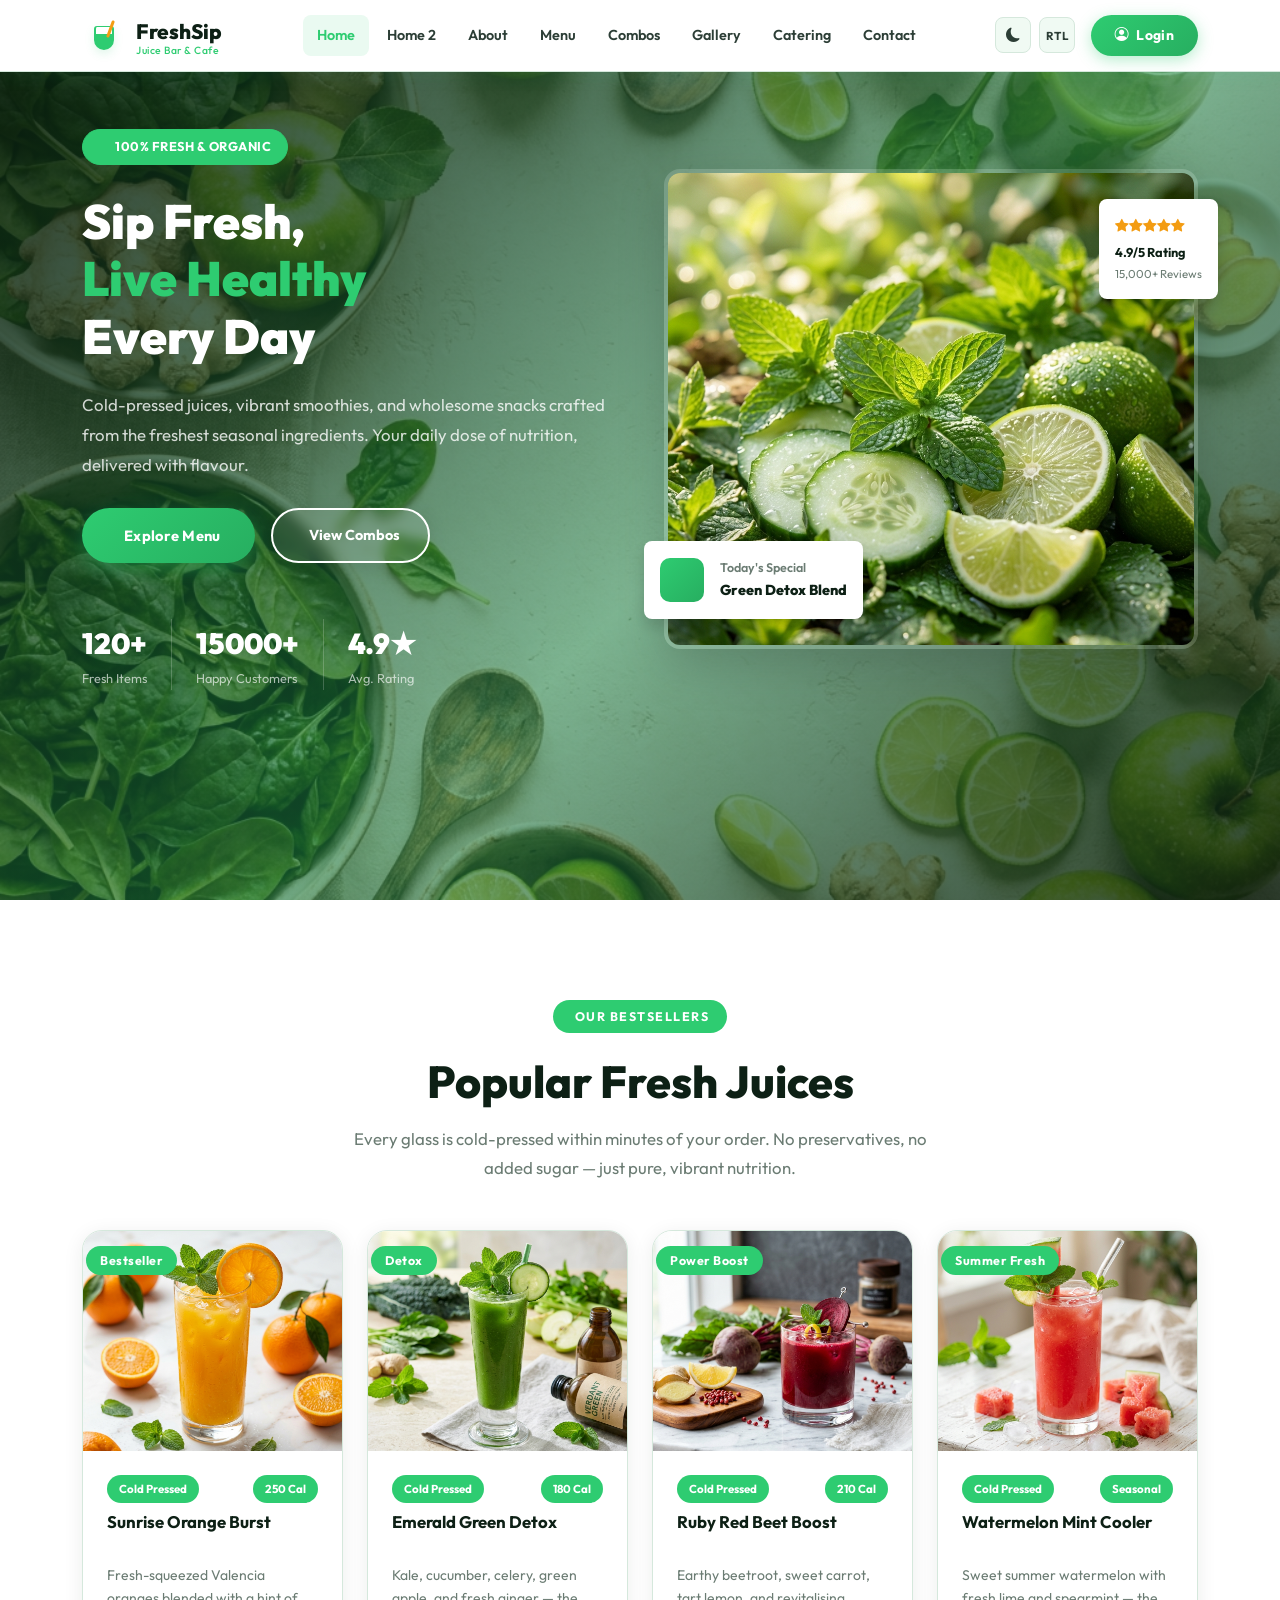
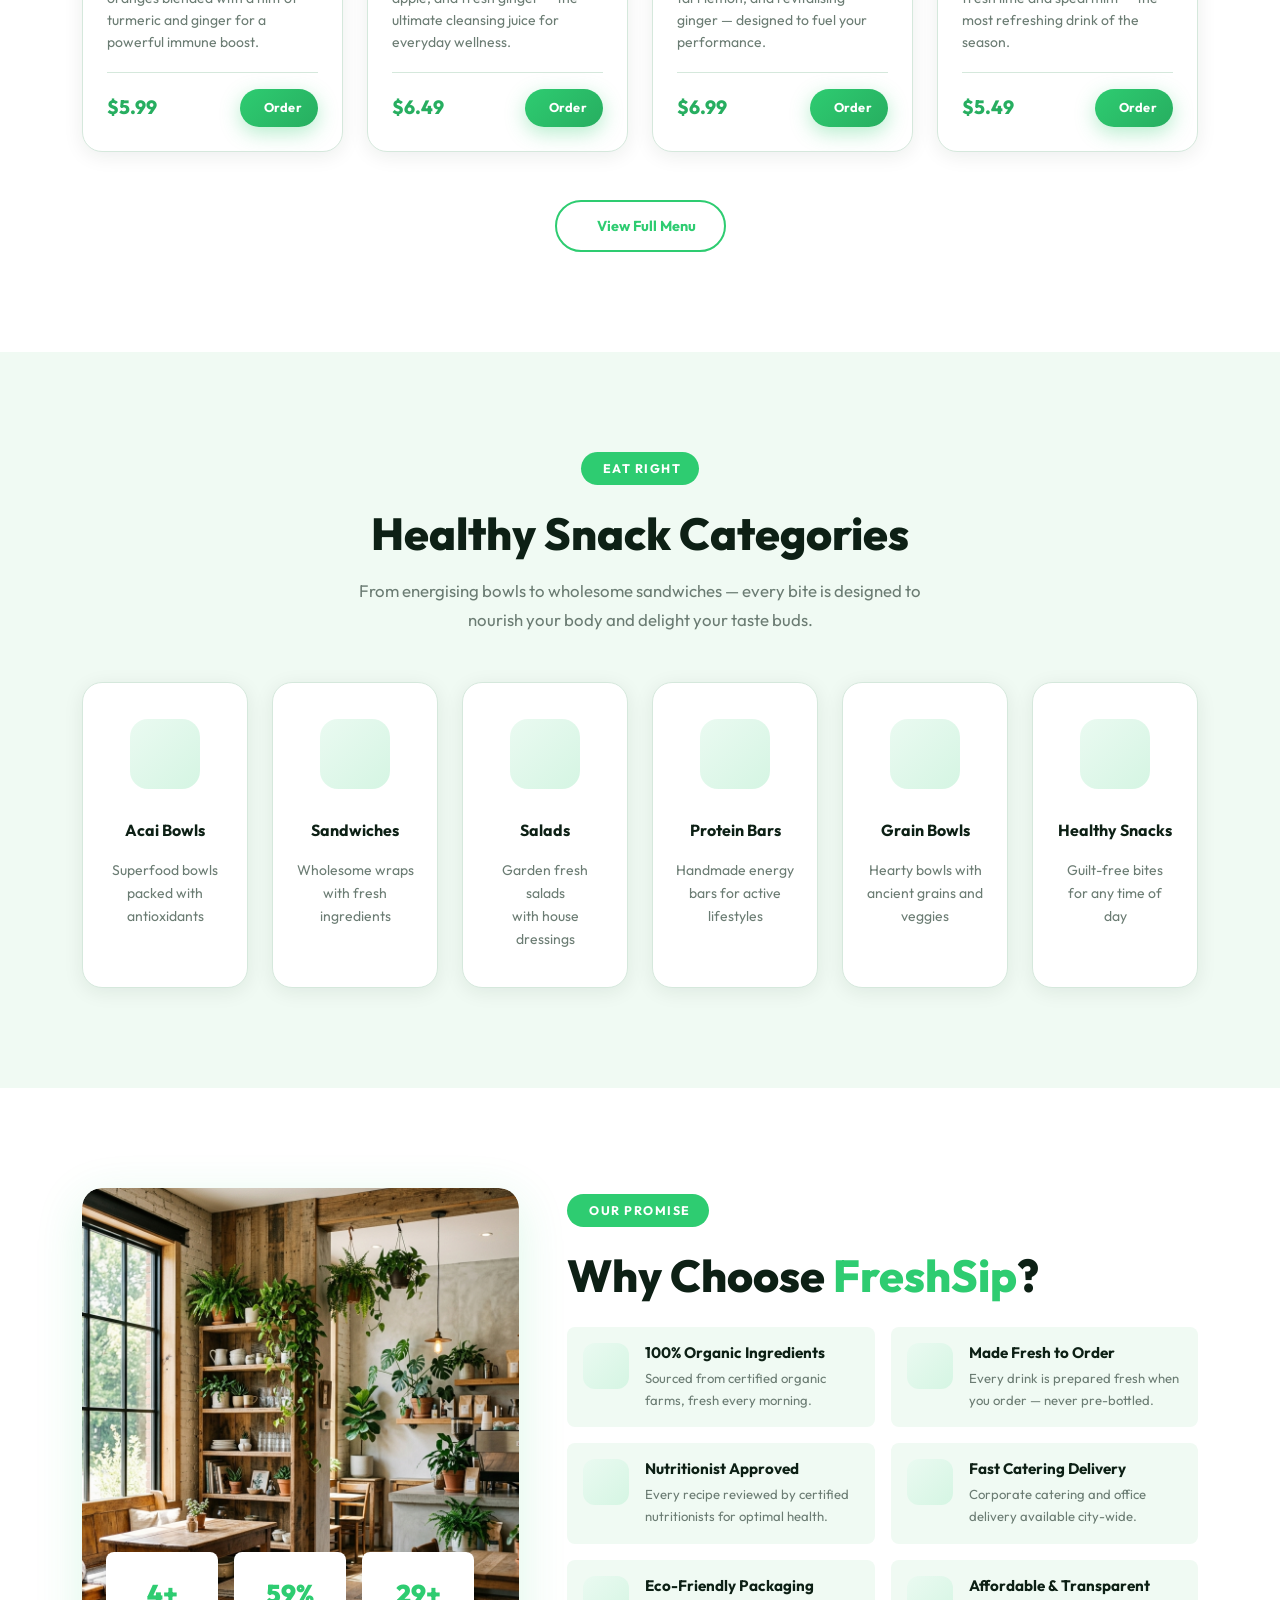
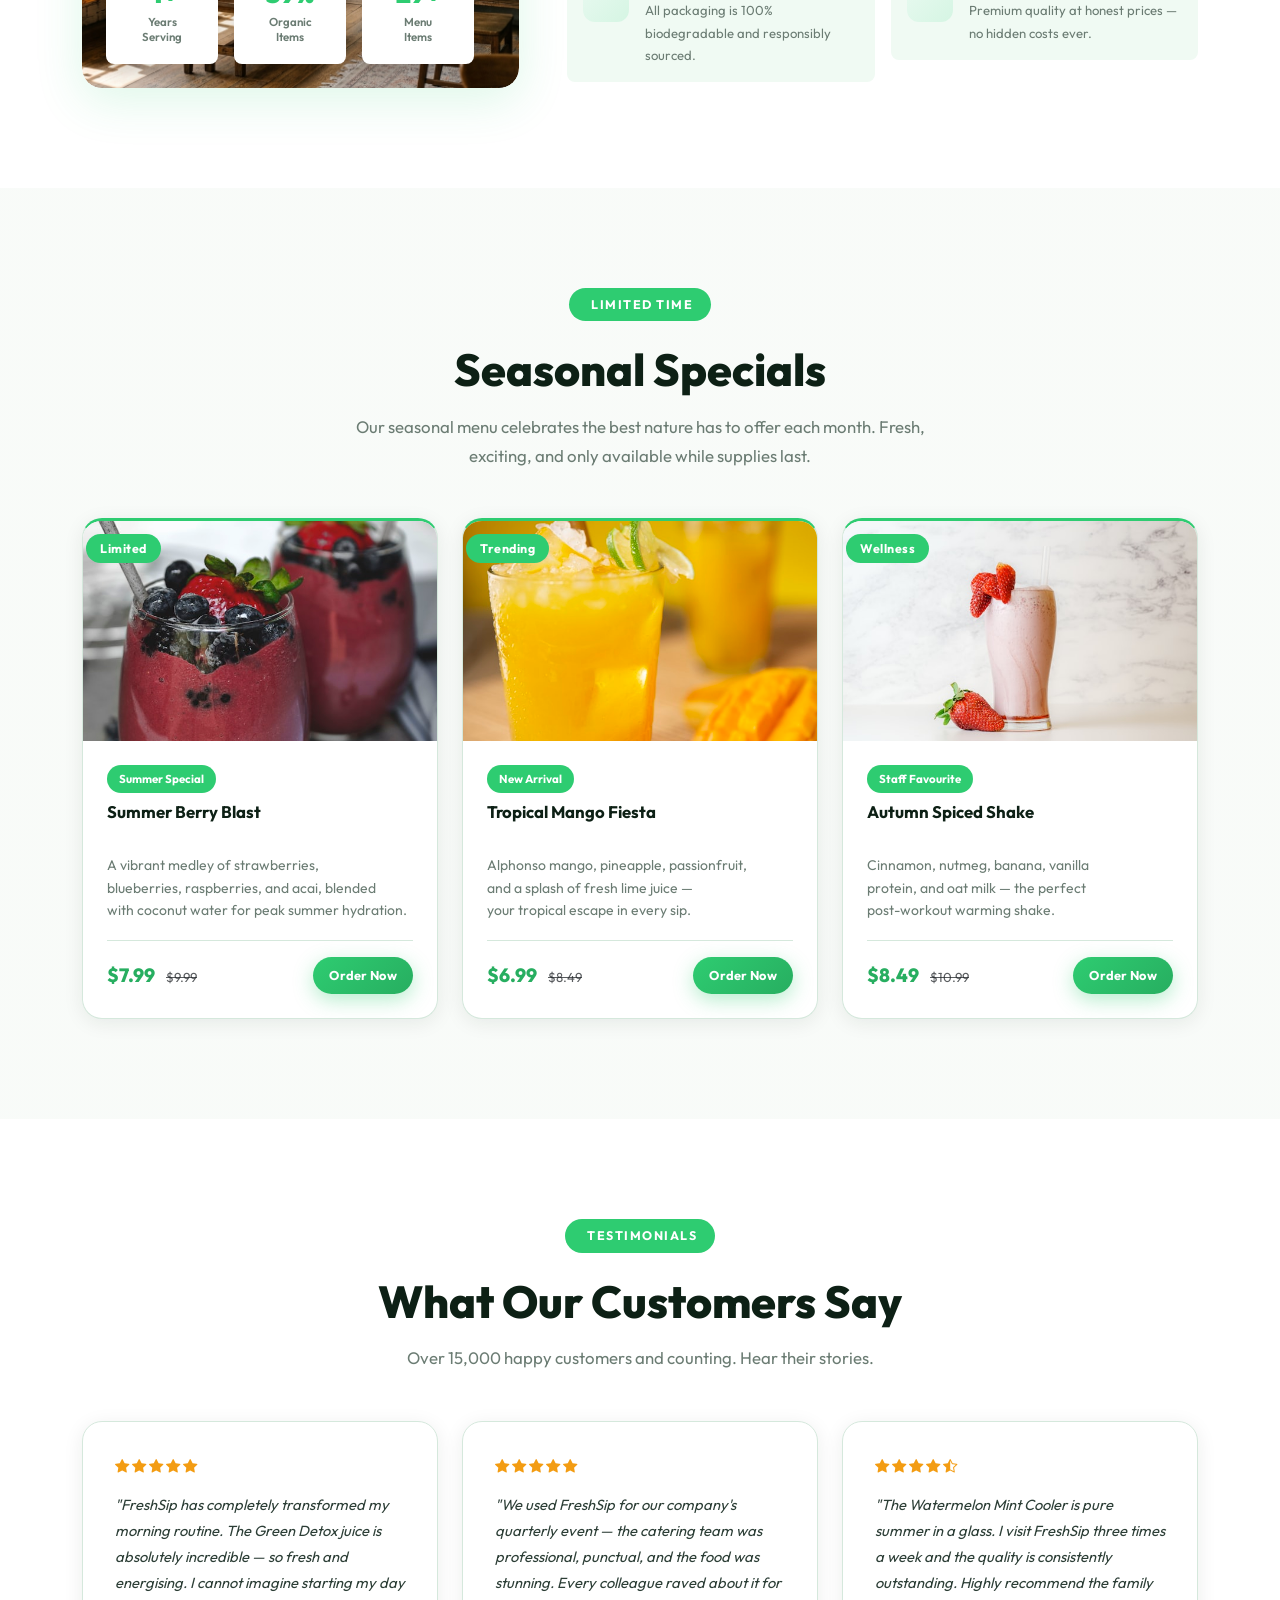
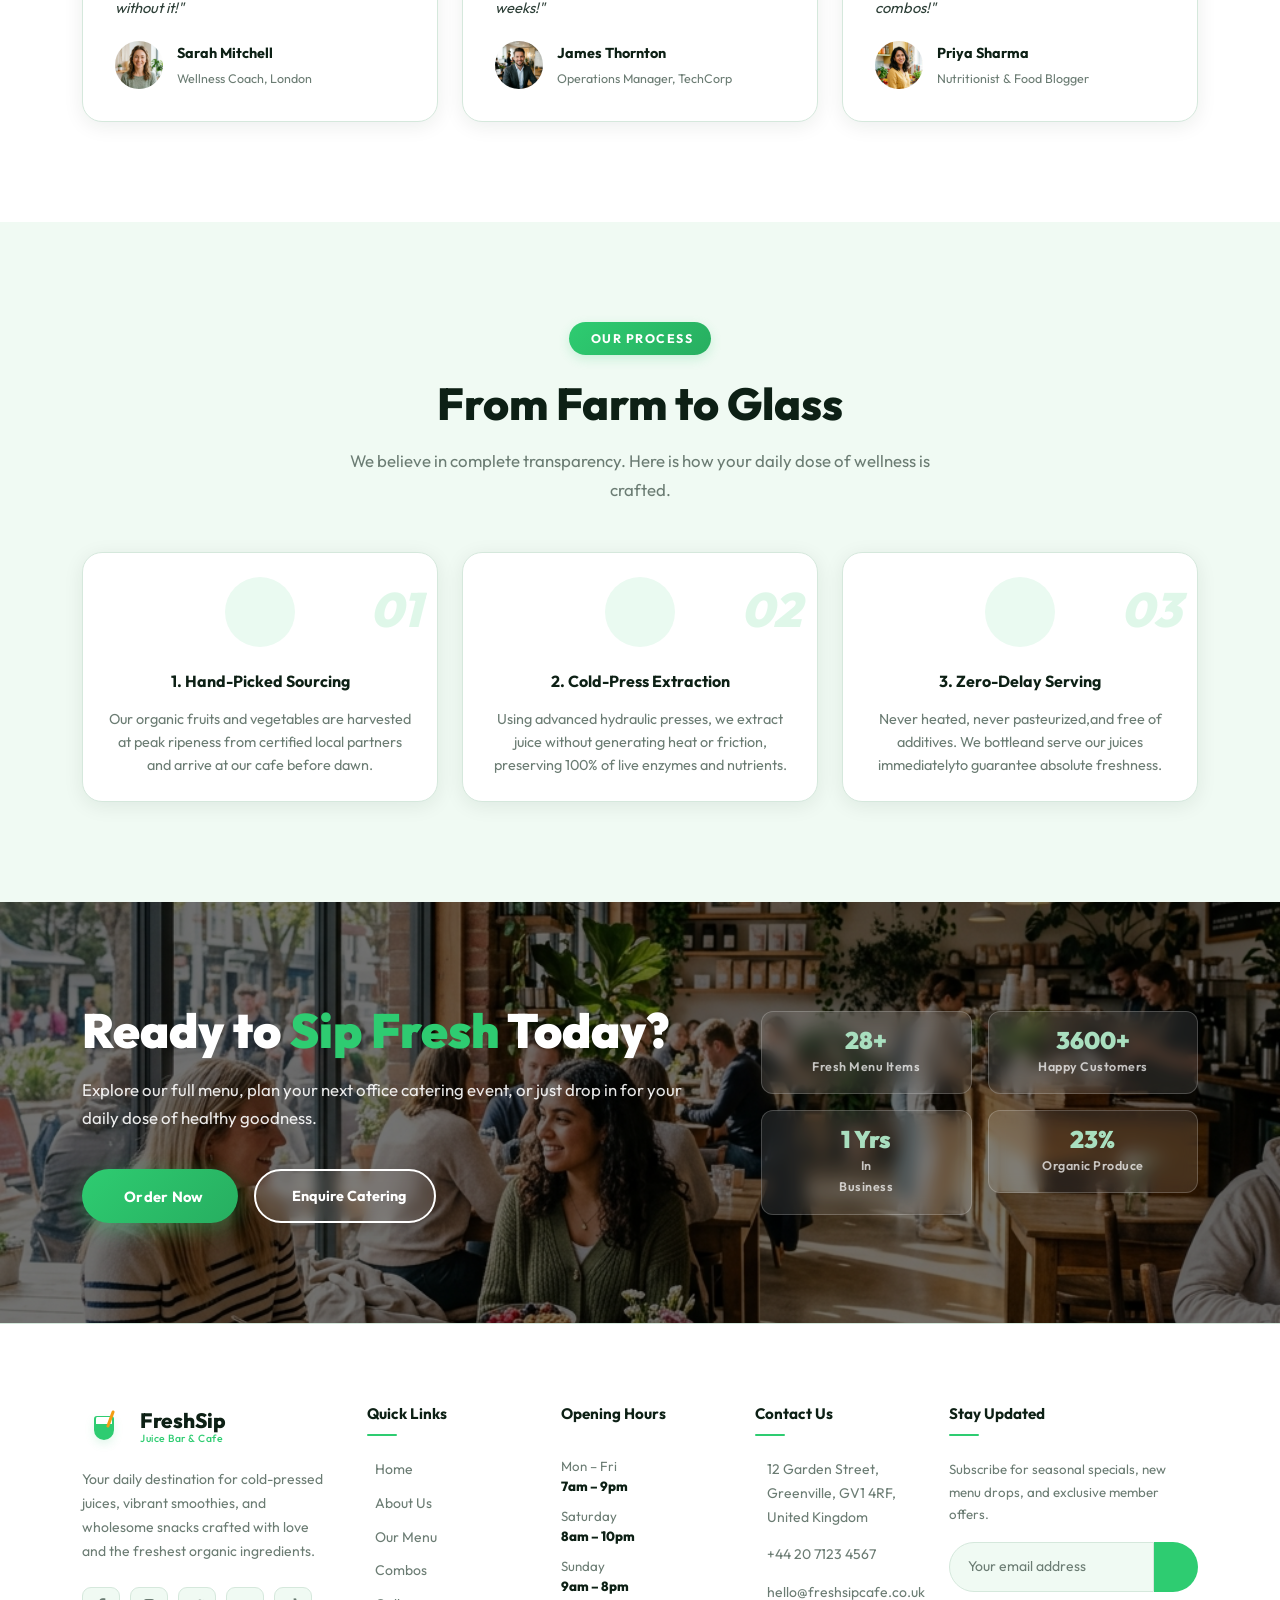
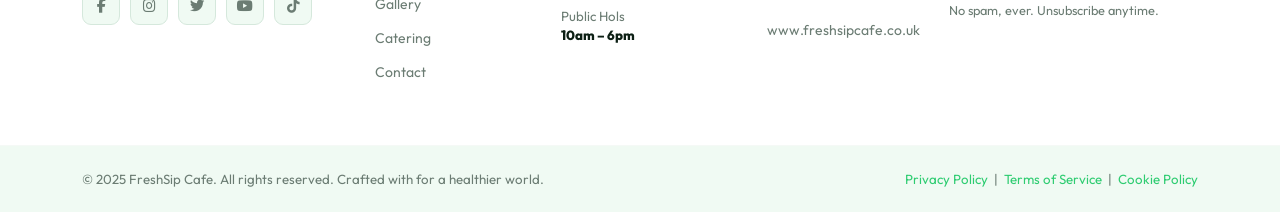
==== index.html @ e327980c "initial changes committed" ====
<!DOCTYPE html>
<html lang="en" dir="ltr" data-theme="light">

<head>
  <meta charset="UTF-8" />
  <meta name="viewport" content="width=device-width, initial-scale=1.0" />
  <meta name="description"
    content="FreshSip Cafe – Your premium juice bar and healthy snack cafe. Discover fresh cold-pressed juices, smoothies, protein shakes, healthy bowls, and more." />
  <title>FreshSip Cafe – Fresh Juices & Healthy Snacks</title>
  <link rel="icon" type="image/svg+xml" href="images/favicon.svg" />

  <!-- Bootstrap 5 -->
  <link rel="stylesheet" href="https://cdn.jsdelivr.net/npm/bootstrap@5.3.3/dist/css/bootstrap.min.css" />
  <!-- Bootstrap Icons -->
  <link rel="stylesheet" href="https://cdn.jsdelivr.net/npm/bootstrap-icons@1.11.3/font/bootstrap-icons.css" />
  <!-- Font Awesome -->
  <link rel="stylesheet" href="https://cdnjs.cloudflare.com/ajax/libs/font-awesome/6.5.0/css/all.min.css" />
  <!-- Remix Icons -->
  <link rel="stylesheet" href="https://cdn.jsdelivr.net/npm/remixicon@4.2.0/fonts/remixicon.css" />
  <!-- AOS -->
  <link rel="stylesheet" href="https://cdn.jsdelivr.net/npm/aos@2.3.4/dist/aos.css" />
  <!-- Custom CSS -->
  <link rel="stylesheet" href="css/style.css" />
</head>

<body>

  <!-- ===================== NAVBAR ===================== -->
  <nav class="navbar navbar-expand-xl" id="mainNavbar">
    <div class="container">
      <!-- Brand -->
      <a class="navbar-brand" href="index.html">
        <div class="brand-logo"><i class="ri-leaf-fill"></i></div>
        <div>
          <span class="brand-name">FreshSip</span>
          <span class="brand-tagline">Juice Bar &amp; Cafe</span>
        </div>
      </a>

      <!-- Toggler -->
      <button class="navbar-toggler" type="button" data-bs-toggle="collapse" data-bs-target="#navbarMain"
        aria-controls="navbarMain" aria-expanded="false" aria-label="Toggle navigation">
        <i class="bi bi-list fs-4"></i>
      </button>

      <!-- Collapse -->
      <div class="collapse navbar-collapse" id="navbarMain">
        <ul class="navbar-nav mx-auto gap-1">
          <li class="nav-item"><a class="nav-link active" href="index.html">Home</a></li>
          <li class="nav-item"><a class="nav-link" href="home2.html">Home 2</a></li>
          <li class="nav-item"><a class="nav-link" href="about.html">About</a></li>
          <li class="nav-item"><a class="nav-link" href="menu.html">Menu</a></li>
          <li class="nav-item"><a class="nav-link" href="combos.html">Combos</a></li>
          <li class="nav-item"><a class="nav-link" href="gallery.html">Gallery</a></li>
          <li class="nav-item"><a class="nav-link" href="catering.html">Catering</a></li>
          <li class="nav-item"><a class="nav-link" href="contact.html">Contact</a></li>
        </ul>

        <!-- Desktop controls -->
        <div class="d-flex align-items-center gap-2 desktop-nav-extras">
          <button class="btn-theme-toggle" data-toggle-theme title="Toggle Theme">
            <i class="bi bi-moon-fill" data-theme-icon data-icon-dark="bi bi-sun-fill"
              data-icon-light="bi bi-moon-fill"></i>
          </button>
          <button class="btn-rtl-toggle" data-toggle-rtl title="Toggle RTL/LTR">
            <span data-rtl-label style="font-weight: 700; font-size: 0.72rem; letter-spacing: 0.5px;">RTL</span>
          </button>
          <a href="login.html" class="nav-link btn-login-nav ms-2">
            <i class="bi bi-person-circle me-1"></i> Login
          </a>
        </div>

        <!-- Mobile extras (inside collapse) -->
        <div class="mobile-nav-extras">
          <button class="btn-theme-toggle" data-toggle-theme title="Toggle Theme">
            <i class="bi bi-moon-fill" data-theme-icon data-icon-dark="bi bi-sun-fill"
              data-icon-light="bi bi-moon-fill"></i>
          </button>
          <button class="btn-rtl-toggle" data-toggle-rtl title="Toggle RTL/LTR">
            <span data-rtl-label style="font-weight: 700; font-size: 0.72rem; letter-spacing: 0.5px;">RTL</span>
          </button>
          <a href="login.html" class="nav-link btn-login-nav ms-auto">
            <i class="bi bi-person-circle me-1"></i> Login
          </a>
        </div>
      </div>
    </div>
  </nav>
  <!-- ===================== END NAVBAR ===================== -->
  <!-- ===================== HERO SECTION ===================== -->
  <section class="hero-home1 position-relative overflow-hidden"
    style="min-height:calc(100vh - var(--navbar-height)); display:flex; align-items:flex-start;">
    <!-- Background image via inline style -->
    <div class="hero-bg-layer position-absolute inset-0 w-100 h-100" style="
    background-image: url('images/hero/home1-bg.png');
    background-size: cover;
    background-position: center;
    background-attachment: fixed;
    inset: 0;
  "></div>
    <!-- Overlay -->
    <div class="position-absolute w-100 h-100"
      style="background:linear-gradient(135deg,rgba(10,30,15,0.88) 0%,rgba(30,132,73,0.55) 55%,rgba(10,30,15,0.82) 100%); inset:0; z-index:1;">
    </div>

    <div class="container position-relative" style="z-index:2; padding-top:56px; padding-bottom:56px;">
      <div class="row align-items-center g-5">
        <div class="col-lg-6" data-aos="fade-right" data-aos-duration="1000">
          <span class="banner-badge"><i class="ri-leaf-fill me-2"></i> 100% Fresh &amp; Organic</span>
          <h1 class="banner-title mt-2 mb-4">
            Sip Fresh,<br>
            <span>Live Healthy</span><br>
            Every Day
          </h1>
          <p class="banner-desc">
            Cold-pressed juices, vibrant smoothies, and wholesome snacks crafted from the freshest seasonal ingredients.
            Your daily dose of nutrition, delivered with flavour.
          </p>
          <div class="d-flex flex-wrap gap-3">
            <a href="menu.html" class="btn-primary-custom">
              <i class="ri-restaurant-line"></i> Explore Menu
            </a>
            <a href="combos.html" class="btn-white-custom">
              <i class="ri-gift-line"></i> View Combos
            </a>
          </div>

          <!-- Quick stats -->
          <div class="d-flex flex-wrap gap-4 mt-5 pt-2">
            <div>
              <div class="fw-800 text-white" style="font-size:1.8rem; font-weight:900;" data-counter="120"
                data-suffix="+">0+</div>
              <div style="font-size:0.8rem; color:rgba(255,255,255,0.65);">Fresh Items</div>
            </div>
            <div style="width:1px; background:rgba(255,255,255,0.2);"></div>
            <div>
              <div class="fw-800 text-white" style="font-size:1.8rem; font-weight:900;" data-counter="15000"
                data-suffix="+">0+</div>
              <div style="font-size:0.8rem; color:rgba(255,255,255,0.65);">Happy Customers</div>
            </div>
            <div style="width:1px; background:rgba(255,255,255,0.2);"></div>
            <div>
              <div class="fw-800 text-white" style="font-size:1.8rem; font-weight:900;" data-counter="4.9"
                data-suffix="★">0</div>
              <div style="font-size:0.8rem; color:rgba(255,255,255,0.65);">Avg. Rating</div>
            </div>
          </div>
        </div>

        <div class="col-lg-6 d-none d-lg-block hero-home1-secondary" data-aos="fade-left" data-aos-duration="1000" data-aos-delay="200">
          <div class="position-relative">
            <img src="images/hero/home1-hero.png" alt="Fresh Juices at FreshSip Cafe" class="rounded-4 shadow-lg w-100"
              style="height:480px; object-fit:cover; border: 4px solid rgba(255,255,255,0.15);" />
            <!-- Floating cards -->
            <div class="position-absolute bg-white rounded-3 shadow p-3 d-flex align-items-center gap-3"
              style="bottom:30px; left:-20px; min-width:200px;">
              <div
                style="width:44px; height:44px; background:linear-gradient(135deg,#2ECC71,#27AE60); border-radius:10px; display:flex; align-items:center; justify-content:center; color:#fff; font-size:1.2rem; flex-shrink:0;">
                <i class="ri-leaf-fill"></i>
              </div>
              <div>
                <div style="font-size:0.78rem; color:#6B7C73; font-weight:600;">Today's Special</div>
                <div style="font-size:0.9rem; font-weight:800; color:#0D2015;">Green Detox Blend</div>
              </div>
            </div>
            <div class="position-absolute bg-white rounded-3 shadow p-3" style="top:30px; right:-20px;">
              <div class="d-flex align-items-center gap-2">
                <div style="color:#F39C12; font-size:0.85rem;">
                  <i class="bi bi-star-fill"></i><i class="bi bi-star-fill"></i><i class="bi bi-star-fill"></i><i
                    class="bi bi-star-fill"></i><i class="bi bi-star-fill"></i>
                </div>
              </div>
              <div style="font-size:0.8rem; font-weight:700; color:#0D2015; margin-top:4px;">4.9/5 Rating</div>
              <div style="font-size:0.72rem; color:#6B7C73;">15,000+ Reviews</div>
            </div>
          </div>
        </div>
      </div>
    </div>
  </section>

  <!-- ===================== POPULAR FRESH JUICES ===================== -->
  <section class="section-py bg-surface">
    <div class="container">
      <div class="text-center mb-5" data-aos="fade-up">
        <span class="section-badge"><i class="ri-cup-line me-1"></i> Our Bestsellers</span>
        <h2 class="section-title mt-2">Popular Fresh Juices</h2>
        <p class="section-subtitle mt-3">Every glass is cold-pressed within minutes of your order. No preservatives, no
          added sugar — just pure, vibrant nutrition.</p>
      </div>

      <div class="row g-4 equal-cards-row popular-juices-grid">
        <!-- Juice Card 1 -->
        <div class="col-md-6 col-lg-3 card-col" data-aos="fade-up" data-aos-delay="0">
          <div class="card-uniform">
            <div class="card-img-wrap">
              <img src="images/juices/orange-juice.png" alt="Fresh Orange Juice" />
              <span class="img-badge">Bestseller</span>
            </div>
            <div class="card-body-custom">
              <div class="d-flex align-items-start justify-content-between mb-2">
                <span class="tag-fresh">Cold Pressed</span>
                <span class="tag-hot">250 Cal</span>
              </div>
              <h5 class="card-title">Sunrise Orange<br class="tablet-only-break" /> Burst</h5>
              <p class="card-text">Fresh-squeezed Valencia<br class="tablet-only-break" /> oranges blended with a hint<br class="tablet-only-break" /> of turmeric and ginger for a<br class="tablet-only-break" />
                powerful immune<br class="tablet-only-break" /> boost.</p>
              <div class="card-footer-custom">
                <span class="card-price">$5.99</span>
                <button class="btn-primary-custom py-2 px-3" style="font-size:0.8rem; padding:8px 16px!important;">
                  <i class="ri-add-line"></i> Order
                </button>
              </div>
            </div>
          </div>
        </div>

        <!-- Juice Card 2 -->
        <div class="col-md-6 col-lg-3 card-col" data-aos="fade-up" data-aos-delay="100">
          <div class="card-uniform">
            <div class="card-img-wrap">
              <img src="images/juices/green-juice.png" alt="Green Detox Juice" />
              <span class="img-badge">Detox</span>
            </div>
            <div class="card-body-custom">
              <div class="d-flex align-items-start justify-content-between mb-2">
                <span class="tag-fresh">Cold Pressed</span>
                <span class="tag-fresh">180 Cal</span>
              </div>
              <h5 class="card-title">Emerald Green<br class="tablet-only-break" /> Detox</h5>
              <p class="card-text">Kale, cucumber, celery, green apple, and fresh ginger — the ultimate cleansing juice
                for everyday wellness.</p>
              <div class="card-footer-custom">
                <span class="card-price">$6.49</span>
                <button class="btn-primary-custom py-2 px-3" style="font-size:0.8rem; padding:8px 16px!important;">
                  <i class="ri-add-line"></i> Order
                </button>
              </div>
            </div>
          </div>
        </div>

        <!-- Juice Card 3 -->
        <div class="col-md-6 col-lg-3 card-col" data-aos="fade-up" data-aos-delay="200">
          <div class="card-uniform">
            <div class="card-img-wrap">
              <img src="images/juices/beetroot-juice.png" alt="Beetroot Juice" />
              <span class="img-badge">Power Boost</span>
            </div>
            <div class="card-body-custom">
              <div class="d-flex align-items-start justify-content-between mb-2">
                <span class="tag-fresh">Cold Pressed</span>
                <span class="tag-hot">210 Cal</span>
              </div>
              <h5 class="card-title">Ruby Red Beet<br class="tablet-only-break" /> Boost</h5>
              <p class="card-text">Earthy beetroot, sweet carrot, tart lemon, and revitalising ginger — designed to fuel
                your performance.</p>
              <div class="card-footer-custom">
                <span class="card-price">$6.99</span>
                <button class="btn-primary-custom py-2 px-3" style="font-size:0.8rem; padding:8px 16px!important;">
                  <i class="ri-add-line"></i> Order
                </button>
              </div>
            </div>
          </div>
        </div>

        <!-- Juice Card 4 -->
        <div class="col-md-6 col-lg-3 card-col" data-aos="fade-up" data-aos-delay="300">
          <div class="card-uniform">
            <div class="card-img-wrap">
              <img src="images/juices/watermelon-juice.png" alt="Watermelon Juice" />
              <span class="img-badge">Summer Fresh</span>
            </div>
            <div class="card-body-custom">
              <div class="d-flex align-items-start justify-content-between mb-2">
                <span class="tag-fresh">Cold Pressed</span>
                <span class="tag-new">Seasonal</span>
              </div>
              <h5 class="card-title">Watermelon Mint<br class="tablet-only-break" /> Cooler</h5>
              <p class="card-text">Sweet summer watermelon with fresh lime and spearmint — the most refreshing drink of
                the season.</p>
              <div class="card-footer-custom">
                <span class="card-price">$5.49</span>
                <button class="btn-primary-custom py-2 px-3" style="font-size:0.8rem; padding:8px 16px!important;">
                  <i class="ri-add-line"></i> Order
                </button>
              </div>
            </div>
          </div>
        </div>
      </div>

      <div class="text-center mt-5" data-aos="fade-up">
        <a href="menu.html" class="btn-outline-custom">
          <i class="ri-restaurant-line me-1"></i> View Full Menu
        </a>
      </div>
    </div>
  </section>

  <!-- ===================== HEALTHY SNACK CATEGORIES ===================== -->
  <section class="section-py bg-surface-2">
    <div class="container">
      <div class="text-center mb-5" data-aos="fade-up">
        <span class="section-badge"><i class="ri-plant-line me-1"></i> Eat Right</span>
        <h2 class="section-title mt-2">Healthy Snack Categories</h2>
        <p class="section-subtitle mt-3">From energising bowls to wholesome sandwiches — every bite is designed to
          nourish your body and delight your taste buds.</p>
      </div>

      <div class="row g-4 snack-category-grid">
        <div class="col-12 col-sm-6 col-md-4 col-lg-2" data-aos="zoom-in" data-aos-delay="0">
          <div class="icon-card text-center">
            <div class="icon-wrap"><i class="ri-bowl-line"></i></div>
            <h4>Acai Bowls</h4>
            <p>Superfood bowls<br />packed with<br />antioxidants</p>
          </div>
        </div>
        <div class="col-12 col-sm-6 col-md-4 col-lg-2" data-aos="zoom-in" data-aos-delay="80">
          <div class="icon-card text-center">
            <div class="icon-wrap"><i class="ri-bread-line"></i></div>
            <h4>Sandwiches</h4>
            <p>Wholesome wraps<br />with fresh<br />ingredients</p>
          </div>
        </div>
        <div class="col-12 col-sm-6 col-md-4 col-lg-2" data-aos="zoom-in" data-aos-delay="160">
          <div class="icon-card text-center">
            <div class="icon-wrap"><i class="ri-seedling-line"></i></div>
            <h4>Salads</h4>
            <p>Garden fresh salads<br />with house<br />dressings</p>
          </div>
        </div>
        <div class="col-12 col-sm-6 col-md-4 col-lg-2" data-aos="zoom-in" data-aos-delay="240">
          <div class="icon-card text-center">
            <div class="icon-wrap"><i class="ri-cake-2-line"></i></div>
            <h4>Protein Bars</h4>
            <p>Handmade energy<br />bars for active<br />lifestyles</p>
          </div>
        </div>
        <div class="col-12 col-sm-6 col-md-4 col-lg-2" data-aos="zoom-in" data-aos-delay="320">
          <div class="icon-card text-center">
            <div class="icon-wrap"><i class="ri-restaurant-2-line"></i></div>
            <h4>Grain Bowls</h4>
            <p>Hearty bowls<br class="tablet-only-break" /> with<br />ancient grains and<br />veggies</p>
          </div>
        </div>
        <div class="col-12 col-sm-6 col-md-4 col-lg-2" data-aos="zoom-in" data-aos-delay="400">
          <div class="icon-card text-center">
            <div class="icon-wrap"><i class="ri-leaf-line"></i></div>
            <h4>Healthy Snacks</h4>
            <p>Guilt-free<br class="tablet-only-break" /> bites<br />for any time of<br />day</p>
          </div>
        </div>
      </div>
    </div>
  </section>

  <!-- ===================== WHY CHOOSE FRESHSIP ===================== -->
  <section class="section-py bg-surface">
    <div class="container">
      <div class="row align-items-center g-5">
        <div class="col-lg-5" data-aos="fade-right">
          <div class="img-overlay-wrap">
            <img src="images/hero/about-hero.png" alt="FreshSip Cafe Interior"
              style="height:500px; object-fit:cover;" />
            <div class="img-gradient-overlay"></div>
            <div class="position-absolute bottom-0 start-0 p-4 home-image-stats" style="z-index:2;">
              <div class="d-flex gap-3">
                <div class="bg-white rounded-3 p-3 text-center shadow">
                  <div style="font-size:1.6rem; font-weight:900; color:#2ECC71;" data-counter="8" data-suffix="+">0+
                  </div>
                  <div style="font-size:0.72rem; color:#6B7C73; font-weight:600;">Years<br />Serving</div>
                </div>
                <div class="bg-white rounded-3 p-3 text-center shadow">
                  <div style="font-size:1.6rem; font-weight:900; color:#2ECC71;" data-counter="100" data-suffix="%">0%
                  </div>
                  <div style="font-size:0.72rem; color:#6B7C73; font-weight:600;">Organic<br />Items</div>
                </div>
                <div class="bg-white rounded-3 p-3 text-center shadow">
                  <div style="font-size:1.6rem; font-weight:900; color:#2ECC71;" data-counter="50" data-suffix="+">0+
                  </div>
                  <div style="font-size:0.72rem; color:#6B7C73; font-weight:600;">Menu<br />Items</div>
                </div>
              </div>
            </div>
          </div>
        </div>
        <div class="col-lg-7" data-aos="fade-left">
          <span class="section-badge"><i class="ri-shield-check-line me-1"></i> Our Promise</span>
          <h2 class="section-title mt-2 mb-4">Why Choose <span style="color:var(--primary);">FreshSip</span>?</h2>
          <div class="row g-3 why-choose-grid">
            <div class="col-sm-6">
              <div class="d-flex gap-3 align-items-start p-3 rounded-3" style="background:var(--bg-surface-2);">
                <div
                  style="width:46px;height:46px;background:linear-gradient(135deg,#EAFAF1,#D5F5E3);border-radius:12px;display:flex;align-items:center;justify-content:center;color:#27AE60;font-size:1.2rem;flex-shrink:0;">
                  <i class="ri-leaf-fill"></i>
                </div>
                <div>
                  <h5 style="font-size:0.95rem;font-weight:700;margin-bottom:4px;">100% Organic<br class="tablet-only-break" /> Ingredients</h5>
                  <p style="font-size:0.82rem;color:var(--text-muted);margin:0;">Sourced from certified organic farms,
                    fresh every morning.</p>
                </div>
              </div>
            </div>
            <div class="col-sm-6">
              <div class="d-flex gap-3 align-items-start p-3 rounded-3" style="background:var(--bg-surface-2);">
                <div
                  style="width:46px;height:46px;background:linear-gradient(135deg,#EAFAF1,#D5F5E3);border-radius:12px;display:flex;align-items:center;justify-content:center;color:#27AE60;font-size:1.2rem;flex-shrink:0;">
                  <i class="ri-timer-line"></i>
                </div>
                <div>
                  <h5 style="font-size:0.95rem;font-weight:700;margin-bottom:4px;">Made Fresh<br class="tablet-only-break" /> to Order</h5>
                  <p style="font-size:0.82rem;color:var(--text-muted);margin:0;">Every drink is prepared fresh when you
                    order — never pre-bottled.</p>
                </div>
              </div>
            </div>
            <div class="col-sm-6">
              <div class="d-flex gap-3 align-items-start p-3 rounded-3" style="background:var(--bg-surface-2);">
                <div
                  style="width:46px;height:46px;background:linear-gradient(135deg,#EAFAF1,#D5F5E3);border-radius:12px;display:flex;align-items:center;justify-content:center;color:#27AE60;font-size:1.2rem;flex-shrink:0;">
                  <i class="ri-heart-pulse-line"></i>
                </div>
                <div>
                  <h5 style="font-size:0.95rem;font-weight:700;margin-bottom:4px;">Nutritionist<br class="tablet-only-break" /> Approved</h5>
                  <p style="font-size:0.82rem;color:var(--text-muted);margin:0;">Every recipe reviewed by certified
                    nutritionists for optimal health.</p>
                </div>
              </div>
            </div>
            <div class="col-sm-6">
              <div class="d-flex gap-3 align-items-start p-3 rounded-3" style="background:var(--bg-surface-2);">
                <div
                  style="width:46px;height:46px;background:linear-gradient(135deg,#EAFAF1,#D5F5E3);border-radius:12px;display:flex;align-items:center;justify-content:center;color:#27AE60;font-size:1.2rem;flex-shrink:0;">
                  <i class="ri-truck-line"></i>
                </div>
                <div>
                  <h5 style="font-size:0.95rem;font-weight:700;margin-bottom:4px;">Fast Catering<br class="tablet-only-break" /> Delivery</h5>
                  <p style="font-size:0.82rem;color:var(--text-muted);margin:0;">Corporate catering and office delivery
                    available city-wide.</p>
                </div>
              </div>
            </div>
            <div class="col-sm-6">
              <div class="d-flex gap-3 align-items-start p-3 rounded-3" style="background:var(--bg-surface-2);">
                <div
                  style="width:46px;height:46px;background:linear-gradient(135deg,#EAFAF1,#D5F5E3);border-radius:12px;display:flex;align-items:center;justify-content:center;color:#27AE60;font-size:1.2rem;flex-shrink:0;">
                  <i class="ri-recycle-line"></i>
                </div>
                <div>
                  <h5 style="font-size:0.95rem;font-weight:700;margin-bottom:4px;">Eco-Friendly<br class="tablet-only-break" /> Packaging</h5>
                  <p style="font-size:0.82rem;color:var(--text-muted);margin:0;">All packaging is 100% biodegradable and
                    responsibly sourced.</p>
                </div>
              </div>
            </div>
            <div class="col-sm-6">
              <div class="d-flex gap-3 align-items-start p-3 rounded-3" style="background:var(--bg-surface-2);">
                <div
                  style="width:46px;height:46px;background:linear-gradient(135deg,#EAFAF1,#D5F5E3);border-radius:12px;display:flex;align-items:center;justify-content:center;color:#27AE60;font-size:1.2rem;flex-shrink:0;">
                  <i class="ri-price-tag-3-line"></i>
                </div>
                <div>
                  <h5 style="font-size:0.95rem;font-weight:700;margin-bottom:4px;">Affordable &amp;<br class="tablet-only-break" /> Transparent</h5>
                  <p style="font-size:0.82rem;color:var(--text-muted);margin:0;">Premium quality at honest prices — no
                    hidden costs ever.</p>
                </div>
              </div>
            </div>
          </div>
        </div>
      </div>
    </div>
  </section>

  <!-- ===================== SEASONAL SPECIALS ===================== -->
  <section class="section-py bg-surface-2 seasonal-specials-section">
    <div class="container">
      <div class="text-center mb-5" data-aos="fade-up">
        <span class="section-badge"><i class="ri-sun-line me-1"></i> Limited Time</span>
        <h2 class="section-title mt-2">Seasonal Specials</h2>
        <p class="section-subtitle mt-3">Our seasonal menu celebrates the best nature has to offer each month. Fresh,
          exciting, and only available while supplies last.</p>
      </div>

      <div class="row g-4 equal-cards-row">
        <div class="col-md-6 col-lg-4 card-col" data-aos="fade-up" data-aos-delay="0">
          <div class="card-uniform" style="border-top:3px solid var(--primary);">
            <div class="card-img-wrap">
              <img src="images/smoothies/berry-smoothie.png" alt="Summer Berry Blast Smoothie" />
              <span class="img-badge">Limited</span>
            </div>
            <div class="card-body-custom">
              <span class="tag-hot mb-2 d-inline-block">Summer Special</span>
              <h5 class="card-title">Summer Berry Blast</h5>
              <p class="card-text seasonal-berry-text">
                <span class="desktop-line">A vibrant medley of strawberries, </span>
                <span class="desktop-line">blueberries, raspberries, and acai, blended </span>
                <span class="desktop-line">with coconut water for peak summer hydration.</span>
              </p>
              <div class="card-footer-custom">
                <div>
                  <span class="card-price">$7.99</span>
                  <span class="text-muted text-decoration-line-through ms-2" style="font-size:0.82rem;">$9.99</span>
                </div>
                <button class="btn-primary-custom py-2 px-3" style="font-size:0.8rem; padding:8px 16px!important;">Order
                  Now</button>
              </div>
            </div>
          </div>
        </div>

        <div class="col-md-6 col-lg-4 card-col" data-aos="fade-up" data-aos-delay="120">
          <div class="card-uniform" style="border-top:3px solid var(--primary);">
            <div class="card-img-wrap">
              <img src="images/smoothies/mango-smoothie.png" alt="Tropical Mango Fiesta" />
              <span class="img-badge">Trending</span>
            </div>
            <div class="card-body-custom">
              <span class="tag-new mb-2 d-inline-block">New Arrival</span>
              <h5 class="card-title">Tropical Mango Fiesta</h5>
              <p class="card-text">
                <span class="desktop-line">Alphonso mango, pineapple, passionfruit, </span>
                <span class="desktop-line">and a splash of fresh lime juice — </span>
                <span class="desktop-line">your tropical escape in every sip.</span>
              </p>
              <div class="card-footer-custom">
                <div>
                  <span class="card-price">$6.99</span>
                  <span class="text-muted text-decoration-line-through ms-2" style="font-size:0.82rem;">$8.49</span>
                </div>
                <button class="btn-primary-custom py-2 px-3" style="font-size:0.8rem; padding:8px 16px!important;">Order
                  Now</button>
              </div>
            </div>
          </div>
        </div>

        <div class="col-md-6 col-lg-4 card-col" data-aos="fade-up" data-aos-delay="240">
          <div class="card-uniform" style="border-top:3px solid var(--primary);">
            <div class="card-img-wrap">
              <img src="images/smoothies/protein-shake.png" alt="Winter Wellness Shake" />
              <span class="img-badge">Wellness</span>
            </div>
            <div class="card-body-custom">
              <span class="tag-fresh mb-2 d-inline-block">Staff Favourite</span>
              <h5 class="card-title">Autumn Spiced Shake</h5>
              <p class="card-text">
                <span class="desktop-line">Cinnamon, nutmeg, banana, vanilla </span>
                <span class="desktop-line">protein, and oat milk — the perfect </span>
                <span class="desktop-line">post-workout warming shake.</span>
              </p>
              <div class="card-footer-custom">
                <div>
                  <span class="card-price">$8.49</span>
                  <span class="text-muted text-decoration-line-through ms-2" style="font-size:0.82rem;">$10.99</span>
                </div>
                <button class="btn-primary-custom py-2 px-3" style="font-size:0.8rem; padding:8px 16px!important;">Order
                  Now</button>
              </div>
            </div>
          </div>
        </div>
      </div>
    </div>
  </section>

  <!-- ===================== CUSTOMER REVIEWS ===================== -->
  <section class="section-py bg-surface">
    <div class="container">
      <div class="text-center mb-5" data-aos="fade-up">
        <span class="section-badge"><i class="ri-chat-quote-line me-1"></i> Testimonials</span>
        <h2 class="section-title mt-2">What Our Customers Say</h2>
        <p class="section-subtitle mt-3">Over 15,000 happy customers and counting. Hear their stories.</p>
      </div>

      <div class="row g-4 equal-cards-row reviews-grid">
        <div class="col-md-6 col-lg-4 card-col" data-aos="fade-up" data-aos-delay="0">
          <div class="review-card">
            <div class="review-stars">
              <i class="bi bi-star-fill"></i><i class="bi bi-star-fill"></i><i class="bi bi-star-fill"></i><i
                class="bi bi-star-fill"></i><i class="bi bi-star-fill"></i>
            </div>
            <p class="review-text">"FreshSip has completely transformed my morning routine. The Green Detox juice is
              absolutely incredible — so fresh and energising. I cannot imagine starting my day without it!"</p>
            <div class="review-author">
              <img src="images/testimonials/sarah.png" alt="Sarah Mitchell" class="review-author-avatar" />
              <div class="review-author-info">
                <div class="name">Sarah Mitchell</div>
                <div class="role">Wellness Coach, London</div>
              </div>
            </div>
          </div>
        </div>
        <div class="col-md-6 col-lg-4 card-col" data-aos="fade-up" data-aos-delay="100">
          <div class="review-card">
            <div class="review-stars">
              <i class="bi bi-star-fill"></i><i class="bi bi-star-fill"></i><i class="bi bi-star-fill"></i><i
                class="bi bi-star-fill"></i><i class="bi bi-star-fill"></i>
            </div>
            <p class="review-text">"We used FreshSip for our company's quarterly event — the catering team was
              professional, punctual, and the food was stunning. Every colleague raved about it for weeks!"</p>
            <div class="review-author">
              <img src="images/testimonials/james.png" alt="James Thornton" class="review-author-avatar" />
              <div class="review-author-info">
                <div class="name">James Thornton</div>
                <div class="role">Operations Manager, TechCorp</div>
              </div>
            </div>
          </div>
        </div>
        <div class="col-md-6 col-lg-4 card-col" data-aos="fade-up" data-aos-delay="200">
          <div class="review-card">
            <div class="review-stars">
              <i class="bi bi-star-fill"></i><i class="bi bi-star-fill"></i><i class="bi bi-star-fill"></i><i
                class="bi bi-star-fill"></i><i class="bi bi-star-half"></i>
            </div>
            <p class="review-text">"The Watermelon Mint Cooler is pure summer in a glass. I visit FreshSip three times a
              week and the quality is consistently outstanding. Highly recommend the family combos!"</p>
            <div class="review-author">
              <img src="images/testimonials/priya.png" alt="Priya Sharma" class="review-author-avatar" />
              <div class="review-author-info">
                <div class="name">Priya Sharma</div>
                <div class="role">Nutritionist &amp; Food Blogger</div>
              </div>
            </div>
          </div>
        </div>
      </div>
    </div>
  </section>

  <!-- ===================== OUR PROCESS SECTION ===================== -->
  <section class="section-py bg-surface-2 position-relative overflow-hidden">
    <div class="container">
      <div class="text-center mb-5" data-aos="fade-up">
        <span class="section-badge badge-logo-green"><i class="ri-refresh-line me-1"></i> Our Process</span>
        <h2 class="section-title mt-2">From Farm to Glass</h2>
        <p class="section-subtitle mt-3">We believe in complete transparency. Here is how your daily dose of wellness is crafted.</p>
      </div>

      <div class="row g-4 justify-content-center">
        <!-- Step 1 -->
        <div class="col-md-6 col-lg-4" data-aos="fade-up" data-aos-delay="0">
          <div class="icon-card text-center p-4 h-100 position-relative" style="border: 1px solid var(--border-color); background: var(--bg-card); transition: all 0.3s ease;">
            <div class="process-step-num position-absolute top-0 end-0 m-3" style="font-size: 3rem; font-weight: 900; color: var(--primary); opacity: 0.15; font-style: italic;">01</div>
            <div class="icon-wrap mx-auto mb-4" style="width: 70px; height: 70px; border-radius: 50%; background: var(--primary-pale); display: flex; align-items: center; justify-content: center; color: var(--primary); font-size: 2rem;">
              <i class="ri-plant-line"></i>
            </div>
            <h4 class="mb-3" style="font-weight: 700; color: var(--text-heading);">1. Hand-Picked Sourcing</h4>
            <p style="color: var(--text-muted); font-size: 0.9rem; line-height: 1.6;">Our organic fruits and vegetables are harvested at peak ripeness from certified local partners and arrive at our cafe before dawn.</p>
          </div>
        </div>

        <!-- Step 2 -->
        <div class="col-md-6 col-lg-4" data-aos="fade-up" data-aos-delay="100">
          <div class="icon-card text-center p-4 h-100 position-relative" style="border: 1px solid var(--border-color); background: var(--bg-card); transition: all 0.3s ease;">
            <div class="process-step-num position-absolute top-0 end-0 m-3" style="font-size: 3rem; font-weight: 900; color: var(--primary); opacity: 0.15; font-style: italic;">02</div>
            <div class="icon-wrap mx-auto mb-4" style="width: 70px; height: 70px; border-radius: 50%; background: var(--primary-pale); display: flex; align-items: center; justify-content: center; color: var(--primary); font-size: 2rem;">
              <i class="ri-temp-cold-line"></i>
            </div>
            <h4 class="mb-3" style="font-weight: 700; color: var(--text-heading);">2. Cold-Press Extraction</h4>
            <p style="color: var(--text-muted); font-size: 0.9rem; line-height: 1.6;">Using advanced hydraulic presses, we extract juice without generating heat or friction, preserving 100% of live enzymes and nutrients.</p>
          </div>
        </div>

        <!-- Step 3 -->
        <div class="col-md-6 col-lg-4" data-aos="fade-up" data-aos-delay="200">
          <div class="icon-card text-center p-4 h-100 position-relative" style="border: 1px solid var(--border-color); background: var(--bg-card); transition: all 0.3s ease;">
            <div class="process-step-num position-absolute top-0 end-0 m-3" style="font-size: 3rem; font-weight: 900; color: var(--primary); opacity: 0.15; font-style: italic;">03</div>
            <div class="icon-wrap mx-auto mb-4" style="width: 70px; height: 70px; border-radius: 50%; background: var(--primary-pale); display: flex; align-items: center; justify-content: center; color: var(--primary); font-size: 2rem;">
              <i class="ri-cup-line"></i>
            </div>
            <h4 class="mb-3" style="font-weight: 700; color: var(--text-heading);">3. Zero-Delay Serving</h4>
            <p style="color: var(--text-muted); font-size: 0.9rem; line-height: 1.6;">Never heated, never pasteurized,<br class="tablet-only-break" />and free of additives. We bottle<br class="tablet-only-break" />and serve our juices immediately<br class="tablet-only-break" />to guarantee absolute freshness.</p>
          </div>
        </div>
      </div>
    </div>
  </section>

  <!-- ===================== CTA SECTION ===================== -->
  <section class="cta-section" style="background-image:url('images/cta/home1-cta.png');">
    <div class="container">
      <div class="row align-items-center g-5">
        <div class="col-lg-7" data-aos="fade-right">
          <h2 class="cta-title">Ready to <span>Sip Fresh</span> Today?</h2>
          <p class="cta-desc">Explore our full menu, plan your next office catering event, or just drop in for your
            daily dose of healthy goodness.</p>
          <div class="d-flex flex-wrap gap-3">
            <a href="menu.html" class="btn-primary-custom">
              <i class="ri-restaurant-line"></i> Order Now
            </a>
            <a href="catering.html" class="btn-white-custom">
              <i class="ri-building-2-line"></i> Enquire Catering
            </a>
          </div>
        </div>
        <div class="col-lg-5" data-aos="fade-left">
          <div class="row g-3">
            <div class="col-6">
              <div class="cta-stat-item">
                <div class="stat-number" data-counter="120" data-suffix="+">0+</div>
                <div class="stat-number-label" style="display:none;">Fresh Menu Items</div>
                <div class="stat-label">Fresh Menu Items</div>
              </div>
            </div>
            <div class="col-6">
              <div class="cta-stat-item">
                <div class="stat-number" data-counter="15000" data-suffix="+">0+</div>
                <div class="stat-label">Happy Customers</div>
              </div>
            </div>
            <div class="col-6">
              <div class="cta-stat-item">
                <div class="stat-number" data-counter="8" data-suffix=" Yrs">0</div>
                <div class="stat-label">In<br />Business</div>
              </div>
            </div>
            <div class="col-6">
              <div class="cta-stat-item">
                <div class="stat-number" data-counter="100" data-suffix="%">0%</div>
                <div class="stat-label">Organic Produce</div>
              </div>
            </div>
          </div>
        </div>
      </div>
    </div>
  </section>

  <!-- ===================== FOOTER ===================== -->
  <footer class="site-footer">
    <div class="container">
      <div class="row g-5">
        <!-- Brand -->
        <div class="col-lg-3 col-md-6">
          <div class="footer-brand">
            <a class="footer-brand-link" href="index.html">
              <div class="brand-logo-footer"><i class="ri-leaf-fill"></i></div>
              <div>
                <span class="brand-name">FreshSip</span>
                <span class="brand-tagline">Juice Bar &amp; Cafe</span>
              </div>
            </a>
            <p>Your daily destination for cold-pressed juices, vibrant smoothies, and wholesome snacks crafted with love
              and the freshest organic ingredients.</p>
            <div class="footer-socials">
              <a href="#" class="footer-social-btn" aria-label="Facebook"><i class="fab fa-facebook-f"></i></a>
              <a href="#" class="footer-social-btn" aria-label="Instagram"><i class="fab fa-instagram"></i></a>
              <a href="#" class="footer-social-btn" aria-label="Twitter"><i class="fab fa-twitter"></i></a>
              <a href="#" class="footer-social-btn" aria-label="YouTube"><i class="fab fa-youtube"></i></a>
              <a href="#" class="footer-social-btn" aria-label="TikTok"><i class="fab fa-tiktok"></i></a>
            </div>
          </div>
        </div>

        <!-- Quick Links -->
        <div class="col-lg-2 col-md-6 col-6">
          <h5 class="footer-heading">Quick Links</h5>
          <ul class="footer-links">
            <li><a href="index.html"><i class="ri-arrow-right-s-line"></i> Home</a></li>
            <li><a href="about.html"><i class="ri-arrow-right-s-line"></i> About Us</a></li>
            <li><a href="menu.html"><i class="ri-arrow-right-s-line"></i> Our Menu</a></li>
            <li><a href="combos.html"><i class="ri-arrow-right-s-line"></i> Combos</a></li>
            <li><a href="gallery.html"><i class="ri-arrow-right-s-line"></i> Gallery</a></li>
            <li><a href="catering.html"><i class="ri-arrow-right-s-line"></i> Catering</a></li>
            <li><a href="contact.html"><i class="ri-arrow-right-s-line"></i> Contact</a></li>
          </ul>
        </div>

        <!-- Opening Hours -->
        <div class="col-lg-2 col-md-6 col-6">
          <h5 class="footer-heading">Opening Hours</h5>
          <ul class="footer-hours">
            <li><span class="day">Mon – Fri</span><span class="time">7am – 9pm</span></li>
            <li><span class="day">Saturday</span><span class="time">8am – 10pm</span></li>
            <li><span class="day">Sunday</span><span class="time">9am – 8pm</span></li>
            <li><span class="day">Public Hols</span><span class="time">10am – 6pm</span></li>
          </ul>
        </div>

        <!-- Contact -->
        <div class="col-lg-2 col-md-6">
          <h5 class="footer-heading">Contact Us</h5>
          <ul class="footer-contact-info">
            <li><i class="ri-map-pin-line"></i><span>12 Garden Street, Greenville, GV1 4RF, United Kingdom</span></li>
            <li><i class="ri-phone-line"></i><span>+44 20 7123 4567</span></li>
            <li><i class="ri-mail-line"></i><span>hello@freshsipcafe.co.uk</span></li>
            <li><i class="ri-global-line"></i><span>www.freshsipcafe.co.uk</span></li>
          </ul>
        </div>

        <!-- Newsletter -->
        <div class="col-lg-3 col-md-6">
          <h5 class="footer-heading">Stay Updated</h5>
          <p style="font-size:0.83rem; color:var(--text-muted); margin-bottom:16px;">Subscribe for seasonal specials,
            new menu drops, and exclusive member offers.</p>
          <form class="footer-newsletter newsletter-form">
            <div class="d-flex">
              <input type="email" placeholder="Your email address" required aria-label="Email for newsletter" />
              <button type="submit" class="btn-subscribe"><i class="ri-send-plane-fill"></i></button>
            </div>
            <p class="mt-2">No spam, ever. Unsubscribe anytime.</p>
          </form>
        </div>
      </div>
    </div>

    <hr class="footer-divider" />
    <div class="footer-bottom">
      <div class="container">
        <div class="row align-items-center">
          <div class="col-md-6">
            <p>&copy; 2025 FreshSip Cafe. All rights reserved. Crafted with <i class="ri-heart-fill"
                style="color:#2ECC71;"></i> for a healthier world.</p>
          </div>
          <div class="col-md-6 text-md-end mt-3 mt-md-0">
            <p>
              <a href="#">Privacy Policy</a> &nbsp;|&nbsp;
              <a href="#">Terms of Service</a> &nbsp;|&nbsp;
              <a href="#">Cookie Policy</a>
            </p>
          </div>
        </div>
      </div>
    </div>
  </footer>

  <!-- Scroll to Top -->
  <button id="scrollTopBtn" title="Back to Top" aria-label="Scroll to top">
    <i class="bi bi-arrow-up"></i>
  </button>

  <!-- Gallery Lightbox -->
  <div class="lightbox-overlay" id="galleryLightbox">
    <button class="lightbox-close" aria-label="Close lightbox"><i class="bi bi-x-lg"></i></button>
    <img class="lightbox-img" src="" alt="Gallery Image" />
  </div>

  <!-- Bootstrap JS -->
  <script src="https://cdn.jsdelivr.net/npm/bootstrap@5.3.3/dist/js/bootstrap.bundle.min.js"></script>
  <!-- AOS -->
  <script src="https://cdn.jsdelivr.net/npm/aos@2.3.4/dist/aos.js"></script>
  <!-- Custom JS -->
  <script src="js/main.js"></script>
</body>

</html>
---- css/style.css ----
/* ============================================================
   FreshSip Café – Global Stylesheet
   Author: FreshSip Design Team
   Version: 1.0
   ============================================================ */

/* ----------------------------------------------------------
   1. GOOGLE FONTS IMPORT
   ---------------------------------------------------------- */
@import url('https://fonts.googleapis.com/css2?family=Outfit:wght@300;400;500;600;700;800;900&family=Nunito:wght@300;400;600;700;800&display=swap');

/* ----------------------------------------------------------
   2. CSS VARIABLES – LIGHT THEME (DEFAULT)
   ---------------------------------------------------------- */
:root {
  /* Brand Colors */
  --primary: #2ECC71;
  --primary-dark: #27AE60;
  --primary-darker: #1E8449;
  --primary-light: #A9DFBF;
  --primary-pale: #EAFAF1;
  --accent: #F39C12;
  --accent-dark: #D68910;
  --accent-light: #FAD7A0;

  /* Text */
  --text-heading: #0D2015;
  --text-body: #2C3E36;
  --text-muted: #6B7C73;
  --text-inverse: #FFFFFF;

  /* Backgrounds */
  --bg-body: #F8FFF8;
  --bg-surface: #FFFFFF;
  --bg-surface-2: #F0FAF3;
  --bg-card: #FFFFFF;
  --bg-footer: #FFFFFF;

  /* Borders */
  --border-color: #D5E8DC;
  --border-radius: 12px;
  --border-radius-lg: 20px;
  --border-radius-xl: 30px;

  /* Shadows */
  --shadow-sm: 0 2px 8px rgba(46, 204, 113, 0.08);
  --shadow-md: 0 6px 24px rgba(46, 204, 113, 0.12);
  --shadow-lg: 0 12px 48px rgba(46, 204, 113, 0.16);
  --shadow-card: 0 4px 20px rgba(13, 32, 21, 0.08);

  /* Navbar */
  --navbar-bg: rgba(255, 255, 255, 0.97);
  --navbar-height: 72px;

  /* Transitions */
  --transition: all 0.3s cubic-bezier(0.4, 0, 0.2, 1);
  --transition-slow: all 0.6s cubic-bezier(0.4, 0, 0.2, 1);

  /* Typography */
  --font-primary: 'Outfit', sans-serif;
  --font-secondary: 'Nunito', sans-serif;

  /* Spacing */
  --section-py: 100px;
  --section-py-sm: 60px;
}

/* ----------------------------------------------------------
   3. CSS VARIABLES – DARK THEME
   ---------------------------------------------------------- */
[data-theme="dark"] {
  --text-heading: #E8F8EE;
  --text-body: #B8D4C0;
  --text-muted: #7BA68A;
  --text-inverse: #0D2015;

  --bg-body: #0A1A0E;
  --bg-surface: #112018;
  --bg-surface-2: #162A1C;
  --bg-card: #162A1C;
  --bg-footer: #FFFFFF;

  --border-color: #1E3D28;
  --shadow-sm: 0 2px 8px rgba(0, 0, 0, 0.3);
  --shadow-md: 0 6px 24px rgba(0, 0, 0, 0.4);
  --shadow-lg: 0 12px 48px rgba(0, 0, 0, 0.5);
  --shadow-card: 0 4px 20px rgba(0, 0, 0, 0.4);

  --navbar-bg: rgba(10, 26, 14, 0.97);
}

/* ----------------------------------------------------------
   4. BASE RESET & BODY
   ---------------------------------------------------------- */
*,
*::before,
*::after {
  box-sizing: border-box;
  margin: 0;
  padding: 0;
}

html {
  scroll-behavior: smooth;
  font-size: 16px;
  max-width: 100%;
  overflow-x: hidden;
}

body {
  font-family: var(--font-primary);
  background-color: var(--bg-body);
  color: var(--text-body);
  line-height: 1.7;
  max-width: 100%;
  overflow-x: hidden;
  transition: background-color 0.3s ease, color 0.3s ease;
  padding-top: var(--navbar-height) !important;
}

/* RTL Support */
[dir="rtl"] body {
  text-align: right;
}

h1,
h2,
h3,
h4,
h5,
h6 {
  font-family: var(--font-primary);
  color: var(--text-heading);
  font-weight: 700;
  line-height: 1.3;
}

p {
  color: var(--text-body);
}

a {
  text-decoration: none;
  transition: var(--transition);
}

img {
  max-width: 100%;
  height: auto;
  display: block;
}

/* ----------------------------------------------------------
   5. TYPOGRAPHY UTILITIES
   ---------------------------------------------------------- */
.section-title {
  font-size: clamp(1.8rem, 4vw, 2.8rem);
  font-weight: 800;
  color: var(--text-heading);
  line-height: 1.2;
}

.section-subtitle {
  font-size: clamp(0.9rem, 2vw, 1.05rem);
  color: var(--text-muted);
  max-width: 600px;
  margin-left: auto;
  margin-right: auto;
}

.section-badge {
  display: inline-block;
  background: var(--primary-pale);
  color: var(--primary-dark);
  font-size: 0.78rem;
  font-weight: 700;
  letter-spacing: 1.5px;
  text-transform: uppercase;
  padding: 6px 18px;
  border-radius: 50px;
  margin-bottom: 14px;
}

[data-theme="dark"] .section-badge {
  background: rgba(46, 204, 113, 0.15);
  color: var(--primary-light);
}

.section-badge.badge-logo-green {
  background: linear-gradient(135deg, var(--primary), var(--primary-dark)) !important;
  color: #ffffff !important;
  border: none !important;
  box-shadow: 0 4px 12px rgba(46, 204, 113, 0.2) !important;
}

[data-theme="dark"] .section-badge.badge-logo-green {
  background: linear-gradient(135deg, var(--primary), var(--primary-dark)) !important;
  color: #ffffff !important;
  border: none !important;
  box-shadow: 0 4px 12px rgba(46, 204, 113, 0.4) !important;
}

/* ----------------------------------------------------------
   6. STICKY NAVBAR
   ---------------------------------------------------------- */
.navbar {
  background: var(--navbar-bg) !important;
  backdrop-filter: blur(16px);
  -webkit-backdrop-filter: blur(16px);
  border-bottom: 1px solid var(--border-color);
  min-height: var(--navbar-height);
  padding: 0 0;
  transition: var(--transition);
  position: fixed !important;
  top: 0;
  left: 0;
  right: 0;
  width: 100%;
  z-index: 1050;
  box-shadow: 0 2px 20px rgba(46, 204, 113, 0.08);
}

.navbar-brand {
  display: flex;
  align-items: center;
  gap: 10px;
}

.navbar-brand .brand-logo {
  width: 44px;
  height: 44px;
  position: relative;
  display: flex !important;
  align-items: center;
  justify-content: center;
  background: none !important;
  border-radius: 0 !important;
  box-shadow: none !important;
  flex-shrink: 0;
}

.navbar-brand .brand-logo::before {
  content: '';
  position: absolute;
  bottom: 8px;
  width: 20px;
  height: 24px;
  border: 2px solid var(--primary);
  border-top-width: 1.5px;
  border-radius: 3px 3px 10px 10px;
  background: linear-gradient(to top, var(--primary) 65%, transparent 65%);
  box-shadow: 0 4px 10px rgba(46, 204, 113, 0.15);
  transition: var(--transition);
}

.navbar-brand .brand-logo::after {
  content: '';
  position: absolute;
  width: 3px;
  height: 18px;
  background: var(--accent);
  top: 6px;
  right: 14px;
  transform: rotate(20deg);
  border-radius: 2px;
  transition: var(--transition);
}

.navbar-brand .brand-logo i {
  position: absolute;
  color: var(--primary-darker) !important;
  font-size: 0.95rem !important;
  top: 8px;
  left: 9px;
  transform: rotate(-10deg);
  z-index: 2;
  transition: var(--transition);
  text-shadow: 0 1px 2px rgba(0, 0, 0, 0.1);
}

.navbar-brand:hover .brand-logo::before {
  transform: translateY(-2px) scale(1.05);
  border-color: var(--primary-dark);
  background: linear-gradient(to top, var(--primary-dark) 75%, transparent 75%);
}

.navbar-brand:hover .brand-logo::after {
  transform: rotate(25deg) translateY(-2px) translateX(1px);
}

.navbar-brand:hover .brand-logo i {
  transform: rotate(-15deg) scale(1.1) translateY(-2px);
  color: var(--primary) !important;
}

.navbar-brand .brand-name {
  font-size: 1.3rem;
  font-weight: 800;
  color: var(--text-heading);
  line-height: 1.1;
}

.navbar-brand .brand-tagline {
  font-size: 0.65rem;
  font-weight: 500;
  color: var(--primary);
  letter-spacing: 0.5px;
  display: block;
  margin-top: -3px;
  line-height: 1;
}

.navbar-nav .nav-link {
  font-size: 0.9rem;
  font-weight: 600;
  color: var(--text-body) !important;
  padding: 8px 14px !important;
  border-radius: 8px;
  position: relative;
  transition: var(--transition);
}

.navbar-nav .nav-link:hover,
.navbar-nav .nav-link.active {
  color: var(--primary) !important;
  background: var(--primary-pale);
}

[data-theme="dark"] .navbar-nav .nav-link:hover,
[data-theme="dark"] .navbar-nav .nav-link.active {
  background: rgba(46, 204, 113, 0.15);
}

/* Login Button – Always Highlighted */
.btn-login-nav {
  background: linear-gradient(135deg, var(--primary), var(--primary-dark));
  color: #fff !important;
  border: none;
  padding: 9px 24px !important;
  border-radius: 50px;
  font-weight: 700;
  font-size: 0.875rem;
  letter-spacing: 0.3px;
  box-shadow: 0 4px 15px rgba(46, 204, 113, 0.35);
  transition: var(--transition);
}

.btn-login-nav:hover {
  background: linear-gradient(135deg, var(--primary-dark), var(--primary-darker));
  box-shadow: 0 6px 20px rgba(46, 204, 113, 0.45);
  transform: translateY(-1px);
  color: #fff !important;
}

/* Theme Toggle Buttons */
.btn-theme-toggle,
.btn-rtl-toggle {
  background: var(--bg-surface-2);
  border: 1px solid var(--border-color);
  color: var(--text-body);
  width: 36px;
  height: 36px;
  border-radius: 8px;
  display: flex;
  align-items: center;
  justify-content: center;
  cursor: pointer;
  transition: var(--transition);
  font-size: 0.9rem;
  padding: 0;
}

.btn-theme-toggle:hover,
.btn-rtl-toggle:hover {
  background: var(--primary);
  border-color: var(--primary);
  color: #fff;
}

/* Hamburger Toggler */
.navbar-toggler {
  border: 1px solid var(--border-color) !important;
  border-radius: 8px;
  padding: 6px 10px;
  color: var(--text-body) !important;
  transition: all 0.3s cubic-bezier(0.4, 0, 0.2, 1) !important;
}

.navbar-toggler:focus {
  box-shadow: 0 0 0 3px rgba(46, 204, 113, 0.2) !important;
}

/* Morph hamburger to close icon and rotate on open */
.navbar-toggler[aria-expanded="true"] {
  transform: rotate(90deg);
}

.navbar-toggler[aria-expanded="true"] .bi-list::before {
  content: "\f62a" !important;
  /* Unicode for bi-x-lg close icon */
}

/* Mobile Nav Extras */
.mobile-nav-extras {
  display: none;
  gap: 10px;
  padding: 12px 0 0;
  border-top: 1px solid var(--border-color);
  margin-top: 10px;
}

@media (max-width: 1199.98px) {

  .mobile-nav-extras {
    display: flex;
    align-items: center;
  }

  .desktop-nav-extras {
    display: none !important;
  }
}

/* Navbar Collapse */
.navbar-collapse {
  background: var(--navbar-bg);
}

@media (max-width: 1199.98px) {
  .navbar-collapse {
    position: absolute;
    top: 100%;
    left: 0;
    right: 0;
    width: 100%;
    padding: 20px 24px;
    border-top: 1px solid var(--border-color);
    border-radius: 0 0 16px 16px;
    box-shadow: var(--shadow-lg);
    margin-top: 0;
    background: var(--navbar-bg) !important;
    z-index: 1000;
  }
}

/* ----------------------------------------------------------
   7. HERO / PAGE BANNER
   ---------------------------------------------------------- */
.page-banner {
  position: relative;
  min-height: auto;
  display: flex;
  align-items: center;
  overflow: hidden;
  background-size: cover;
  background-position: center;
  background-attachment: fixed;
}

.page-banner::before {
  content: '';
  position: absolute;
  inset: 0;
  background: linear-gradient(135deg,
      rgba(13, 32, 21, 0.82) 0%,
      rgba(39, 174, 96, 0.55) 50%,
      rgba(13, 32, 21, 0.72) 100%);
  z-index: 1;
}

.page-banner .container {
  position: relative;
  z-index: 2;
}

.banner-badge {
  display: inline-flex;
  align-items: center;
  gap: 8px;
  background: rgba(46, 204, 113, 0.2);
  border: 1px solid rgba(46, 204, 113, 0.4);
  backdrop-filter: blur(10px);
  color: #A9DFBF;
  font-size: 0.8rem;
  font-weight: 600;
  letter-spacing: 1px;
  text-transform: uppercase;
  padding: 7px 20px;
  border-radius: 50px;
  margin-bottom: 20px;
}

.banner-title {
  font-size: clamp(2.2rem, 6vw, 4rem);
  font-weight: 900;
  color: #fff;
  line-height: 1.15;
  margin-bottom: 20px;
}

.banner-title span {
  color: var(--primary);
}

.banner-desc {
  font-size: clamp(0.95rem, 2vw, 1.15rem);
  color: rgba(255, 255, 255, 0.82);
  max-width: 580px;
  margin-bottom: 34px;
  line-height: 1.7;
}

.page-banner .banner-desc {
  margin-left: auto;
  margin-right: auto;
  text-align: center;
}

.banner-breadcrumb .breadcrumb {
  background: transparent;
  margin: 0;
  padding: 0;
  justify-content: center;
}

.banner-breadcrumb .breadcrumb-item a {
  color: rgba(255, 255, 255, 0.7);
  font-size: 0.85rem;
}

.banner-breadcrumb .breadcrumb-item.active {
  color: var(--primary);
  font-size: 0.85rem;
  font-weight: 600;
}

.banner-breadcrumb .breadcrumb-item+.breadcrumb-item::before {
  color: rgba(255, 255, 255, 0.4);
}

.banner-img-wrapper {
  position: relative;
}

.banner-img-wrapper img {
  border-radius: var(--border-radius-lg);
  box-shadow: 0 20px 60px rgba(0, 0, 0, 0.4);
  width: 100%;
  height: 400px;
  object-fit: cover;
}

.banner-floating-card {
  position: absolute;
  background: rgba(255, 255, 255, 0.15);
  backdrop-filter: blur(12px);
  border: 1px solid rgba(255, 255, 255, 0.2);
  border-radius: var(--border-radius);
  padding: 16px 22px;
  color: #fff;
  animation: floatUpDown 3s ease-in-out infinite;
}

.banner-floating-card.card-1 {
  bottom: 30px;
  left: -20px;
}

.banner-floating-card.card-2 {
  top: 30px;
  right: -20px;
}

@keyframes floatUpDown {

  0%,
  100% {
    transform: translateY(0px);
  }

  50% {
    transform: translateY(-10px);
  }
}

/* ----------------------------------------------------------
   8. SECTION UTILITIES
   ---------------------------------------------------------- */
.section-py {
  padding-top: var(--section-py);
  padding-bottom: var(--section-py);
}

.section-py-sm {
  padding-top: var(--section-py-sm);
  padding-bottom: var(--section-py-sm);
}

@media (max-width: 991.98px) {
  :root {
    --section-py: 70px;
  }
}

@media (max-width: 575.98px) {
  :root {
    --section-py: 50px;
  }
}

.bg-surface {
  background-color: var(--bg-surface) !important;
}

.bg-surface-2 {
  background-color: var(--bg-surface-2) !important;
}

/* ----------------------------------------------------------
   9. BUTTONS
   ---------------------------------------------------------- */
.btn-primary-custom {
  background: linear-gradient(135deg, var(--primary), var(--primary-dark));
  color: #fff;
  border: none;
  padding: 13px 34px;
  border-radius: 50px;
  font-size: 0.92rem;
  font-weight: 700;
  letter-spacing: 0.3px;
  box-shadow: 0 6px 20px rgba(46, 204, 113, 0.35);
  transition: var(--transition);
  display: inline-flex;
  align-items: center;
  gap: 8px;
  cursor: pointer;
}

.btn-primary-custom:hover {
  background: linear-gradient(135deg, var(--primary-dark), var(--primary-darker));
  box-shadow: 0 8px 28px rgba(46, 204, 113, 0.5);
  transform: translateY(-2px);
  color: #fff;
}

.btn-outline-custom {
  background: transparent;
  color: var(--primary);
  border: 2px solid var(--primary);
  padding: 11px 34px;
  border-radius: 50px;
  font-size: 0.92rem;
  font-weight: 700;
  transition: var(--transition);
  display: inline-flex;
  align-items: center;
  gap: 8px;
  cursor: pointer;
}

.btn-outline-custom:hover {
  background: var(--primary);
  color: #fff;
  box-shadow: 0 6px 20px rgba(46, 204, 113, 0.35);
  transform: translateY(-2px);
}

.btn-white-custom {
  background: #fff;
  color: var(--primary-dark);
  border: none;
  padding: 13px 34px;
  border-radius: 50px;
  font-size: 0.92rem;
  font-weight: 700;
  box-shadow: 0 4px 20px rgba(0, 0, 0, 0.1);
  transition: var(--transition);
  display: inline-flex;
  align-items: center;
  gap: 8px;
  cursor: pointer;
}

.btn-white-custom:hover {
  background: var(--primary-pale);
  transform: translateY(-2px);
  box-shadow: 0 8px 28px rgba(0, 0, 0, 0.15);
  color: var(--primary-dark);
}

/* ----------------------------------------------------------
   10. CARDS – EQUAL HEIGHT GRID SYSTEM
   ---------------------------------------------------------- */
.equal-cards-row {
  display: flex;
  flex-wrap: wrap;
}

.equal-cards-row .card-col {
  display: flex;
}

.card-uniform {
  background: var(--bg-card);
  border: 1px solid var(--border-color);
  border-radius: var(--border-radius-lg);
  overflow: hidden;
  transition: var(--transition);
  display: flex;
  flex-direction: column;
  width: 100%;
  box-shadow: var(--shadow-card);
}

.card-uniform:hover {
  transform: translateY(-6px);
  box-shadow: var(--shadow-lg);
  border-color: var(--primary-light);
}

.card-uniform .card-img-wrap {
  overflow: hidden;
  flex-shrink: 0;
}

.card-uniform .card-img-wrap img {
  width: 100%;
  height: 220px;
  object-fit: cover;
  transition: var(--transition-slow);
}

.card-uniform:hover .card-img-wrap img {
  transform: scale(1.06);
}

.card-uniform .card-body-custom {
  padding: 24px;
  display: flex;
  flex-direction: column;
  flex: 1;
}

.card-uniform .card-title {
  font-size: 1.05rem;
  font-weight: 700;
  color: var(--text-heading);
  margin-bottom: 10px;
  min-height: 2.6em;
  display: -webkit-box;
  -webkit-box-orient: vertical;
  overflow: visible;
}

.card-uniform .card-text {
  font-size: 0.875rem;
  color: var(--text-muted);
  flex: 1;
  margin-bottom: 18px;
  line-height: 1.6;
}

.card-uniform .card-footer-custom {
  margin-top: auto;
  display: flex;
  align-items: center;
  justify-content: space-between;
  padding-top: 16px;
  border-top: 1px solid var(--border-color);
}

.card-price {
  font-size: 1.2rem;
  font-weight: 800;
  color: var(--primary-dark);
}

.card-badge-pill {
  display: inline-flex;
  align-items: center;
  gap: 5px;
  background: var(--primary-pale);
  color: var(--primary-dark);
  font-size: 0.72rem;
  font-weight: 700;
  padding: 4px 12px;
  border-radius: 50px;
}

[data-theme="dark"] .card-badge-pill {
  background: rgba(46, 204, 113, 0.15);
  color: var(--primary-light);
}

/* Icon Card */
.icon-card {
  background: var(--bg-card);
  border: 1px solid var(--border-color);
  border-radius: var(--border-radius-lg);
  padding: 36px 28px;
  text-align: center;
  display: flex;
  flex-direction: column;
  align-items: center;
  transition: var(--transition);
  box-shadow: var(--shadow-card);
  height: 100%;
}

.icon-card:hover {
  transform: translateY(-6px);
  box-shadow: var(--shadow-lg);
  border-color: var(--primary-light);
}

.icon-card .icon-wrap {
  width: 70px;
  height: 70px;
  background: linear-gradient(135deg, var(--primary-pale), #D5F5E3);
  border-radius: 18px;
  display: flex;
  align-items: center;
  justify-content: center;
  font-size: 1.8rem;
  color: var(--primary-dark);
  margin-bottom: 20px;
  flex-shrink: 0;
  transition: var(--transition);
}

[data-theme="dark"] .icon-card .icon-wrap {
  background: rgba(46, 204, 113, 0.15);
}

.icon-card:hover .icon-wrap {
  background: linear-gradient(135deg, var(--primary), var(--primary-dark));
  color: #fff;
  transform: scale(1.1);
}

.icon-card h4 {
  font-size: 1rem;
  font-weight: 700;
  margin-bottom: 10px;
  color: var(--text-heading);
}

.icon-card p {
  font-size: 0.875rem;
  color: var(--text-muted);
  line-height: 1.65;
  margin: 0;
}

.contact-info-grid .tablet-line {
  display: block;
  white-space: nowrap;
}

.snack-category-grid .icon-card {
  justify-content: flex-start;
  padding-left: 22px;
  padding-right: 22px;
}

.snack-category-grid .icon-card h4 {
  min-height: 2.6em;
  display: flex;
  align-items: center;
  justify-content: center;
  margin-bottom: 8px;
  text-align: center;
}

.snack-category-grid .icon-card p {
  max-width: 138px;
  min-height: 4.95em;
  margin-left: auto;
  margin-right: auto;
  text-align: center;
  white-space: normal;
}

@media (max-width: 575.98px) {
  .snack-category-grid .icon-card p {
    max-width: 138px;
  }
}

/* ----------------------------------------------------------
   11. CTA SECTION
   ---------------------------------------------------------- */
.cta-section {
  position: relative;
  padding: 100px 0;
  background-size: cover;
  background-position: center;
  background-attachment: scroll;
  overflow: hidden;
}

.cta-section::before {
  content: '';
  position: absolute;
  inset: 0;
  z-index: 0;
  background: rgba(0, 0, 0, 0.55);
}

.cta-section .container {
  position: relative;
  z-index: 1;
  color: #fff;
}

.cta-section .cta-title {
  font-size: clamp(1.8rem, 4vw, 3rem);
  font-weight: 900;
  color: #fff;
  line-height: 1.2;
  margin-bottom: 16px;
}

.cta-section .cta-title span {
  color: var(--primary);
  font-weight: 900;
}

.cta-section .cta-desc {
  font-size: 1.05rem;
  color: rgba(255, 255, 255, 0.9);
  margin-bottom: 36px;
  max-width: 600px;
}

/* CTA Stats */
.cta-stat-item {
  text-align: center;
}

.cta-stat-item .stat-number {
  font-size: 2.4rem;
  font-weight: 900;
  color: var(--primary);
  line-height: 1;
}

.cta-stat-item .stat-label {
  font-size: 0.82rem;
  color: rgba(255, 255, 255, 0.7);
  margin-top: 4px;
  letter-spacing: 0.5px;
}

/* ----------------------------------------------------------
   12. GALLERY
   ---------------------------------------------------------- */
.gallery-grid {
  display: grid;
  grid-template-columns: repeat(3, 1fr);
  gap: 16px;
}

@media (max-width: 991.98px) {
  .gallery-grid {
    grid-template-columns: repeat(2, 1fr);
  }
}

@media (max-width: 575.98px) {
  .gallery-grid {
    grid-template-columns: 1fr;
  }
}

.gallery-item {
  position: relative;
  border-radius: var(--border-radius);
  overflow: hidden;
  aspect-ratio: 4/3;
  cursor: pointer;
}

.gallery-item img {
  width: 100%;
  height: 100%;
  object-fit: cover;
  transition: var(--transition-slow);
}

.gallery-item:hover img {
  transform: scale(1.08);
}

.gallery-overlay {
  position: absolute;
  inset: 0;
  background: linear-gradient(to top, rgba(13, 32, 21, 0.8) 0%, transparent 60%);
  opacity: 0;
  transition: var(--transition);
  display: flex;
  align-items: flex-end;
  padding: 20px;
}

.gallery-item:hover .gallery-overlay {
  opacity: 1;
}

.gallery-overlay-content {
  color: #fff;
}

.gallery-overlay-content h5 {
  font-size: 0.95rem;
  font-weight: 700;
  color: #fff;
  margin-bottom: 4px;
}

.gallery-overlay-content p {
  font-size: 0.78rem;
  color: rgba(255, 255, 255, 0.7);
  margin: 0;
}

.gallery-zoom-btn {
  position: absolute;
  top: 16px;
  right: 16px;
  width: 38px;
  height: 38px;
  background: rgba(255, 255, 255, 0.2);
  backdrop-filter: blur(8px);
  border: 1px solid rgba(255, 255, 255, 0.3);
  border-radius: 8px;
  color: #fff;
  display: flex;
  align-items: center;
  justify-content: center;
  opacity: 0;
  transition: var(--transition);
}

.gallery-item:hover .gallery-zoom-btn {
  opacity: 1;
}

/* ----------------------------------------------------------
   13. MENU TABS
   ---------------------------------------------------------- */
.menu-tabs .nav-tabs {
  border: none;
  gap: 8px;
  flex-wrap: wrap;
  justify-content: center;
  margin-bottom: 40px;
}

.menu-tabs .nav-tabs .nav-link {
  border: 1.5px solid var(--border-color);
  background: var(--bg-card);
  color: var(--text-body);
  border-radius: 50px;
  padding: 10px 24px;
  font-size: 0.875rem;
  font-weight: 600;
  transition: var(--transition);
}

.menu-tabs .nav-tabs .nav-link:hover,
.menu-tabs .nav-tabs .nav-link.active {
  background: linear-gradient(135deg, var(--primary), var(--primary-dark));
  color: #fff;
  border-color: var(--primary);
  box-shadow: 0 4px 15px rgba(46, 204, 113, 0.3);
}

/* ----------------------------------------------------------
   14. REVIEW / TESTIMONIAL CARDS
   ---------------------------------------------------------- */
.review-card {
  background: var(--bg-card);
  border: 1px solid var(--border-color);
  border-radius: var(--border-radius-lg);
  padding: 32px;
  box-shadow: var(--shadow-card);
  width: 100%;
  height: 100%;
  display: flex;
  flex-direction: column;
  transition: var(--transition);
}

.review-card:hover {
  transform: translateY(-4px);
  box-shadow: var(--shadow-md);
  border-color: var(--primary-light);
}

.review-stars {
  color: var(--accent);
  font-size: 0.9rem;
  display: flex;
  gap: 3px;
  margin-bottom: 14px;
}

.review-text {
  font-size: 0.92rem;
  color: var(--text-body);
  line-height: 1.75;
  flex: 1;
  margin-bottom: 20px;
  font-style: italic;
}

.kofi-copy-ipad,
.kofi-copy-desktop {
  display: none;
}

.emerald-text .desktop-line {
  display: block;
  white-space: nowrap;
}

.office-benefit-title .tablet-line,
.office-benefit-text .tablet-line {
  display: block;
  white-space: nowrap;
}

.review-author {
  display: flex;
  align-items: center;
  gap: 14px;
}

.review-author-avatar {
  width: 48px;
  height: 48px;
  border-radius: 50%;
  background: linear-gradient(135deg, var(--primary), var(--primary-dark));
  display: flex;
  align-items: center;
  justify-content: center;
  color: #fff;
  font-size: 1.1rem;
  font-weight: 700;
  flex-shrink: 0;
}

.review-author-info .name {
  font-size: 0.9rem;
  font-weight: 700;
  color: var(--text-heading);
  margin-bottom: 2px;
}

.review-author-info .role {
  font-size: 0.78rem;
  color: var(--text-muted);
}

/* ----------------------------------------------------------
   15. FORM STYLES
   ---------------------------------------------------------- */
.form-custom .form-label {
  font-size: 0.875rem;
  font-weight: 600;
  color: var(--text-heading);
  margin-bottom: 6px;
}

.form-custom .form-control,
.form-custom .form-select {
  background: var(--bg-surface);
  border: 1.5px solid var(--border-color);
  color: var(--text-body);
  border-radius: var(--border-radius);
  padding: 12px 16px;
  font-size: 0.9rem;
  font-family: var(--font-primary);
  transition: var(--transition);
}

.form-custom .form-control:focus,
.form-custom .form-select:focus {
  background: var(--bg-surface);
  border-color: var(--primary);
  color: var(--text-body);
  box-shadow: 0 0 0 3px rgba(46, 204, 113, 0.15);
  outline: none;
}

.form-custom .form-control::placeholder {
  color: var(--text-muted);
}

/* ----------------------------------------------------------
   16. IMAGE OVERLAY UTILITIES
   ---------------------------------------------------------- */
.img-overlay-wrap {
  position: relative;
  overflow: hidden;
  border-radius: var(--border-radius-lg);
}

.img-overlay-wrap img {
  width: 100%;
  transition: var(--transition-slow);
}

.img-overlay-wrap:hover img {
  transform: scale(1.05);
}

.home-image-stats .d-flex {
  align-items: stretch;
}

.home-image-stats .bg-white {
  width: 112px;
  min-width: 112px;
  min-height: 112px;
  display: flex;
  flex-direction: column;
  align-items: center;
  justify-content: center;
}

.home-image-stats .bg-white div:last-child {
  min-height: 2.5em;
  display: flex;
  align-items: center;
  justify-content: center;
  line-height: 1.25 !important;
}

.img-gradient-overlay {
  display: none !important;
}

/* Badge on image */
.img-badge {
  position: absolute;
  top: 16px;
  left: 16px;
  background: var(--primary);
  color: #fff;
  font-size: 0.72rem;
  font-weight: 700;
  padding: 5px 14px;
  border-radius: 50px;
  letter-spacing: 0.5px;
}

[dir="rtl"] .img-badge {
  left: auto;
  right: 16px;
}

/* ----------------------------------------------------------
   17. FOOTER
   ---------------------------------------------------------- */
.site-footer {
  background: #FFFFFF;
  padding-top: 80px;
  padding-bottom: 0;
  border-top: 1px solid var(--border-color);
}

.footer-brand .brand-logo-footer {
  width: 44px;
  height: 44px;
  position: relative;
  display: flex !important;
  align-items: center;
  justify-content: center;
  background: none !important;
  border-radius: 0 !important;
  box-shadow: none !important;
  flex-shrink: 0;
}

.footer-brand .brand-logo-footer::before {
  content: '';
  position: absolute;
  bottom: 8px;
  width: 20px;
  height: 24px;
  border: 2px solid var(--primary);
  border-top-width: 1.5px;
  border-radius: 3px 3px 10px 10px;
  background: linear-gradient(to top, var(--primary) 65%, transparent 65%);
  box-shadow: 0 4px 10px rgba(46, 204, 113, 0.15);
  transition: var(--transition);
}

.footer-brand .brand-logo-footer::after {
  content: '';
  position: absolute;
  width: 3px;
  height: 18px;
  background: var(--accent);
  top: 6px;
  right: 14px;
  transform: rotate(20deg);
  border-radius: 2px;
  transition: var(--transition);
}

.footer-brand .brand-logo-footer i {
  position: absolute;
  color: var(--primary-darker) !important;
  font-size: 0.95rem !important;
  top: 8px;
  left: 9px;
  transform: rotate(-10deg);
  z-index: 2;
  transition: var(--transition);
  text-shadow: 0 1px 2px rgba(0, 0, 0, 0.1);
}

.footer-brand .footer-brand-name {
  font-size: 1.4rem;
  font-weight: 800;
  color: var(--text-heading);
  margin-bottom: 8px;
}

.footer-brand p {
  font-size: 0.875rem;
  color: var(--text-muted);
  line-height: 1.7;
  max-width: 280px;
  margin-bottom: 24px;
}

.footer-socials {
  display: flex;
  gap: 10px;
}

.footer-social-btn {
  width: 38px;
  height: 38px;
  background: var(--bg-surface-2);
  border: 1px solid var(--border-color);
  border-radius: 9px;
  display: flex;
  align-items: center;
  justify-content: center;
  color: var(--text-muted);
  font-size: 0.9rem;
  transition: var(--transition);
  text-decoration: none;
}

.footer-social-btn:hover {
  background: var(--primary);
  border-color: var(--primary);
  color: #fff;
  transform: translateY(-3px);
}

.footer-heading {
  font-size: 0.95rem;
  font-weight: 700;
  color: var(--text-heading);
  margin-bottom: 22px;
  position: relative;
  padding-bottom: 12px;
}

.footer-heading::after {
  content: '';
  position: absolute;
  bottom: 0;
  left: 0;
  width: 30px;
  height: 2px;
  background: var(--primary);
  border-radius: 2px;
}

[dir="rtl"] .footer-heading::after {
  left: auto;
  right: 0;
}

.site-footer .row>[class*="col-"]:not(:first-child) {
  padding-left: 18px;
}

.footer-heading:has(+ .footer-hours)::after {
  display: none;
}

.footer-links {
  list-style: none;
  padding: 0;
  margin: 0;
}

.footer-links li {
  margin-bottom: 10px;
}

.footer-links a {
  font-size: 0.875rem;
  color: var(--text-muted);
  display: flex;
  align-items: center;
  gap: 8px;
  transition: var(--transition);
}

.footer-links a:hover {
  color: var(--primary);
  transform: translateX(4px);
}

[dir="rtl"] .footer-links a:hover {
  transform: translateX(-4px);
}

.footer-hours {
  list-style: none;
  padding: 0;
  margin: 0;
}

.footer-hours li {
  display: block;
  padding: 0 0 12px;
  border-bottom: 1px solid var(--border-color);
  font-size: 0.83rem;
}

.footer-hours li .day {
  display: block;
  color: var(--text-muted);
  line-height: 1.35;
}

.footer-hours li .time {
  display: block;
  color: var(--text-heading);
  font-weight: 800;
  line-height: 1.35;
  margin-top: 2px;
}

.footer-hours li {
  border-bottom: none;
}

.footer-contact-info {
  list-style: none;
  padding: 0;
  margin: 0;
}

.footer-contact-info li {
  display: flex;
  gap: 12px;
  margin-bottom: 14px;
  font-size: 0.875rem;
  color: var(--text-muted);
  align-items: flex-start;
}

.footer-contact-info li i {
  color: var(--primary);
  margin-top: 2px;
  flex-shrink: 0;
}

.footer-newsletter input {
  background: var(--bg-surface-2);
  border: 1px solid var(--border-color);
  border-radius: 50px 0 0 50px;
  color: var(--text-body);
  padding: 12px 18px;
  font-size: 0.875rem;
  width: 100%;
}

[dir="rtl"] .footer-newsletter input {
  border-radius: 0 50px 50px 0;
}

.footer-newsletter input::placeholder {
  color: var(--text-muted);
}

.footer-newsletter input:focus {
  outline: none;
  border-color: var(--primary);
}

.footer-newsletter .btn-subscribe {
  background: var(--primary);
  border: none;
  color: #fff;
  padding: 12px 22px;
  border-radius: 0 50px 50px 0;
  font-weight: 700;
  font-size: 0.875rem;
  transition: var(--transition);
  white-space: nowrap;
  cursor: pointer;
}

[dir="rtl"] .footer-newsletter .btn-subscribe {
  border-radius: 50px 0 0 50px;
}

.footer-newsletter .btn-subscribe:hover {
  background: var(--primary-dark);
}

.footer-newsletter p {
  font-size: 0.8rem;
  color: var(--text-muted);
  margin-top: 10px;
  margin-bottom: 0;
}

.footer-divider {
  border-color: var(--border-color);
  margin: 50px 0 0;
}

.footer-bottom {
  padding: 22px 0;
  background: var(--bg-surface-2);
}

.footer-bottom p {
  font-size: 0.83rem;
  color: var(--text-muted);
  margin: 0;
}

.footer-bottom a {
  color: var(--primary);
}

[data-theme="dark"] .site-footer {
  background: var(--navbar-bg);
  border-top-color: var(--border-color);
}

[data-theme="dark"] .site-footer .brand-name,
[data-theme="dark"] .site-footer .footer-heading,
[data-theme="dark"] .footer-hours li .time {
  color: var(--text-heading);
}

[data-theme="dark"] .site-footer p,
[data-theme="dark"] .footer-links a,
[data-theme="dark"] .footer-hours li .day,
[data-theme="dark"] .footer-contact-info li,
[data-theme="dark"] .footer-newsletter p {
  color: var(--text-muted);
}

[data-theme="dark"] .footer-social-btn,
[data-theme="dark"] .footer-newsletter input {
  background: var(--bg-surface-2);
  border-color: var(--border-color);
  color: var(--text-body);
}

[data-theme="dark"] .footer-bottom {
  background: var(--bg-surface-2);
  border-top: 1px solid var(--border-color);
}

[data-theme="dark"] .text-muted {
  color: var(--text-body) !important;
}

[data-theme="dark"] .bg-light {
  background-color: var(--bg-surface-2) !important;
  color: var(--text-body) !important;
  border-color: var(--border-color) !important;
}

[data-theme="dark"] .shadow-sm {
  box-shadow: 0 8px 28px rgba(0, 0, 0, 0.28) !important;
}

[data-theme="dark"] .icon-wrap,
[data-theme="dark"] .icon-card .icon-wrap,
[data-theme="dark"] [style*="width:46px"][style*="background:linear-gradient(135deg,#EAFAF1"],
[data-theme="dark"] [style*="width:60px"][style*="background:var(--primary-pale)"] {
  background: var(--primary) !important;
  border-color: var(--primary) !important;
  color: #fff !important;
}

[data-theme="dark"] .icon-wrap i,
[data-theme="dark"] .icon-card .icon-wrap i,
[data-theme="dark"] [style*="width:46px"][style*="background:linear-gradient(135deg,#EAFAF1"] i,
[data-theme="dark"] [style*="width:60px"][style*="background:var(--primary-pale)"] i {
  color: #fff !important;
}

[data-theme="dark"] .sustainability-grid .rounded-3 {
  background: var(--bg-card) !important;
  border-color: var(--border-color) !important;
  box-shadow: 0 8px 26px rgba(0, 0, 0, 0.28);
}

[data-theme="dark"] .sustainability-grid .rounded-3 i {
  color: var(--primary) !important;
}

[data-theme="dark"] .sustainability-grid .rounded-3 div {
  color: var(--text-heading) !important;
}

.sustainability-image-note {
  padding: 4px 0;
}

[data-theme="dark"] .sustainability-image-note p {
  color: var(--text-body) !important;
}

/* ----------------------------------------------------------
   18. ACCORDION (FAQ)
   ---------------------------------------------------------- */
.accordion-custom .accordion-item {
  background: var(--bg-card);
  border: 1px solid var(--border-color);
  border-radius: var(--border-radius) !important;
  margin-bottom: 12px;
  overflow: hidden;
}

.accordion-custom .accordion-button {
  background: var(--bg-card);
  color: var(--text-heading);
  font-weight: 600;
  font-size: 0.95rem;
  padding: 18px 24px;
  box-shadow: none !important;
}

.accordion-custom .accordion-button:not(.collapsed) {
  background: var(--primary-pale);
  color: var(--primary-dark);
}

[data-theme="dark"] .accordion-custom .accordion-button:not(.collapsed) {
  background: rgba(46, 204, 113, 0.1);
  color: var(--primary-light);
}

.accordion-custom .accordion-button::after {
  filter: none;
}

.accordion-custom .accordion-body {
  background: var(--bg-card);
  color: var(--text-muted);
  font-size: 0.9rem;
  line-height: 1.7;
  padding: 0 24px 20px;
}

/* ----------------------------------------------------------
   19. BADGE / TAG SYSTEM
   ---------------------------------------------------------- */
.tag-fresh {
  background: var(--primary-pale);
  color: var(--primary-dark);
  font-size: 0.72rem;
  font-weight: 700;
  padding: 4px 12px;
  border-radius: 50px;
  display: inline-block;
}

.tag-hot {
  background: var(--primary-pale);
  color: var(--primary-dark);
  font-size: 0.72rem;
  font-weight: 700;
  padding: 4px 12px;
  border-radius: 50px;
  display: inline-block;
}

.tag-new {
  background: var(--primary-pale);
  color: var(--primary-dark);
  font-size: 0.72rem;
  font-weight: 700;
  padding: 4px 12px;
  border-radius: 50px;
  display: inline-block;
}

.seasonal-specials-section .card-body-custom>.tag-hot,
.seasonal-specials-section .card-body-custom>.tag-new,
.seasonal-specials-section .card-body-custom>.tag-fresh,
.combos-grid .card-body-custom .tag-hot,
.combos-grid .card-body-custom .tag-fresh,
.combos-grid .card-body-custom .tag-new {
  display: inline-flex !important;
  width: auto !important;
  max-width: max-content;
  align-items: center;
  justify-content: center;
}

@media (min-width: 768px) and (max-width: 991.98px) {
  .seasonal-specials-section .card-col:last-child:nth-child(odd) {
    margin-left: auto;
    margin-right: auto;
  }

  .reviews-grid .card-col:last-child:nth-child(odd) {
    margin-left: auto;
    margin-right: auto;
  }

  .home2-signature-grid .card-col:last-child:nth-child(odd) {
    margin-left: auto;
    margin-right: auto;
  }

  .menu-tabs .equal-cards-row .card-col:last-child:nth-child(odd) {
    margin-left: auto;
    margin-right: auto;
  }

  .pairing-science-grid>[class*="col-"]:last-child:nth-child(odd) {
    margin-left: auto;
    margin-right: auto;
  }

  .customer-moments-grid .gallery-item:last-child:nth-child(odd) {
    grid-column: 1 / -1;
    justify-self: center;
    width: calc((100% - 16px) / 2);
  }

  .food-photography-grid {
    display: grid;
    grid-template-columns: repeat(6, minmax(0, 1fr));
    gap: 16px;
  }

  .food-photography-grid>[class*="col-"] {
    grid-column: span 2;
    width: 100%;
    max-width: none;
    padding-left: 0;
    padding-right: 0;
  }

  .food-photography-grid>[class*="col-"]:nth-last-child(2) {
    grid-column: 2 / span 2;
  }

  .food-photography-grid>[class*="col-"]:last-child {
    grid-column: 4 / span 2;
  }

  .video-gallery-grid>[class*="col-"]:last-child:nth-child(odd) {
    margin-left: auto;
    margin-right: auto;
  }

  .catering-packages-grid .card-col:last-child:nth-child(odd) {
    margin-left: auto;
    margin-right: auto;
  }

  .contact-amenities-grid p {
    max-width: 18ch;
    margin-left: auto !important;
    margin-right: auto !important;
    line-height: 1.55 !important;
  }

  .ingredient-highlights-grid>[class*="col-"] {
    flex: 0 0 50%;
    max-width: 50%;
  }

  .nutrition-info-banner .row {
    text-align: center !important;
  }

  .nutrition-info-banner .col-md-8,
  .nutrition-info-banner .col-md-4 {
    flex: 0 0 100%;
    max-width: 100%;
  }

  .nutrition-info-banner .col-md-4 {
    text-align: center !important;
  }

  .nutrition-info-banner .btn-white-custom {
    width: auto;
    min-width: 320px;
    max-width: 100%;
    justify-content: center;
    white-space: nowrap;
  }

  .business-hours-col {
    flex: 0 0 100%;
    max-width: 100%;
  }

  .business-hours-card {
    width: 100%;
    max-width: 100%;
  }

  .business-hours-grid>[class*="col-"] {
    display: flex;
    flex: 0 0 100%;
    max-width: 100%;
  }

  .business-hours-grid .d-flex {
    width: 100%;
    max-width: none;
    min-height: 92px;
    margin-left: auto;
    margin-right: auto;
    display: grid !important;
    grid-template-columns: 220px minmax(0, 1fr);
    align-items: center !important;
    justify-content: initial !important;
    gap: 24px;
  }

  .business-hours-grid .d-flex>div:first-child {
    width: auto;
    flex: initial;
    min-width: 0;
    text-align: left;
  }

  .business-hours-grid .d-flex>div:last-child {
    width: auto;
    flex: initial;
    min-width: 0;
    text-align: left;
    line-height: 1.25;
    white-space: nowrap;
  }

  .business-hours-note {
    flex-direction: row !important;
    align-items: flex-start !important;
    justify-content: center;
    text-align: left;
  }

  .business-hours-note p {
    max-width: 58ch;
    margin-left: 0 !important;
    margin-right: 0 !important;
  }

  .popular-juices-grid .card-body-custom>.d-flex:first-child {
    min-height: 32px;
    align-items: flex-start !important;
  }

  .popular-juices-grid .card-col {
    flex: 0 0 50% !important;
    width: 50% !important;
    max-width: 50% !important;
  }

  .popular-juices-grid .card-title {
    min-height: 3.1em;
    line-height: 1.35;
    display: block;
  }

  .popular-juices-grid .card-text {
    min-height: 7.2em;
    line-height: 1.6;
  }

  .snack-category-grid>[class*="col-"] {
    flex: 0 0 50% !important;
    width: 50% !important;
    max-width: 50% !important;
    display: flex;
  }

  .snack-category-grid .icon-card {
    width: 100%;
  }

  .contact-amenities-grid>[class*="col-"] {
    flex: 0 0 50%;
    max-width: 50%;
  }

  .home-image-stats .bg-white {
    width: 112px;
    min-height: 112px;
    display: flex;
    flex-direction: column;
    align-items: center;
    justify-content: center;
  }
}

[data-theme="dark"] .tag-fresh,
[data-theme="dark"] .tag-hot {
  background: var(--primary);
  color: #fff;
}

[data-theme="dark"] .tag-new {
  background: var(--primary);
  color: #fff;
}

/* ----------------------------------------------------------
   20. CATERING FORM
   ---------------------------------------------------------- */
.catering-form-section {
  background: var(--bg-surface-2);
}

.catering-form-card {
  background: var(--bg-card);
  border: 1px solid var(--border-color);
  border-radius: var(--border-radius-xl);
  padding: 48px;
  box-shadow: var(--shadow-lg);
}

@media (max-width: 575.98px) {
  .catering-form-card {
    padding: 28px 20px;
  }
}

/* ----------------------------------------------------------
   21. STATS COUNTER BAR
   ---------------------------------------------------------- */
.stats-bar {
  background: linear-gradient(135deg, var(--primary-dark), var(--primary-darker));
  padding: 50px 0;
}

.stat-item {
  text-align: center;
  padding: 16px;
}

.stat-item .stat-number {
  font-size: 2.6rem;
  font-weight: 900;
  color: #fff;
  line-height: 1;
  display: block;
}

.stat-item .stat-label {
  font-size: 0.85rem;
  color: rgba(255, 255, 255, 0.75);
  margin-top: 6px;
  display: block;
}

/* ----------------------------------------------------------
   22. RESPONSIVE TYPOGRAPHY
   ---------------------------------------------------------- */
@media (max-width: 575.98px) {
  .banner-title {
    font-size: 2rem;
  }

  .section-title {
    font-size: 1.7rem;
  }

  .catering-form-card {
    padding: 24px 16px;
  }
}

/* ----------------------------------------------------------
   23. SCROLL TO TOP BUTTON
   ---------------------------------------------------------- */
#scrollTopBtn {
  position: fixed;
  bottom: 28px;
  right: 28px;
  width: 46px;
  height: 46px;
  background: linear-gradient(135deg, var(--primary), var(--primary-dark));
  color: #fff;
  border: none;
  border-radius: 12px;
  cursor: pointer;
  display: none;
  align-items: center;
  justify-content: center;
  font-size: 1.1rem;
  box-shadow: 0 4px 16px rgba(46, 204, 113, 0.4);
  transition: var(--transition);
  z-index: 999;
}

#scrollTopBtn.visible {
  display: flex;
}

#scrollTopBtn:hover {
  transform: translateY(-3px);
  box-shadow: 0 8px 24px rgba(46, 204, 113, 0.5);
}

[dir="rtl"] #scrollTopBtn {
  right: auto;
  left: 28px;
}

/* ----------------------------------------------------------
   24. AOS CUSTOM OVERRIDES
   ---------------------------------------------------------- */
[data-aos] {
  transition-timing-function: cubic-bezier(0.4, 0, 0.2, 1) !important;
}

/* ----------------------------------------------------------
   25. LIGHTBOX (Simple CSS lightbox) 
   ---------------------------------------------------------- */
.lightbox-overlay {
  display: none;
  position: fixed;
  inset: 0;
  background: rgba(0, 0, 0, 0.92);
  z-index: 9999;
  align-items: center;
  justify-content: center;
  padding: 20px;
}

.lightbox-overlay.active {
  display: flex;
}

.lightbox-overlay img {
  max-width: 90vw;
  max-height: 85vh;
  border-radius: 12px;
  object-fit: contain;
}

.lightbox-close {
  position: absolute;
  top: 20px;
  right: 20px;
  background: rgba(255, 255, 255, 0.15);
  border: none;
  color: #fff;
  width: 44px;
  height: 44px;
  border-radius: 50%;
  font-size: 1.2rem;
  cursor: pointer;
  display: flex;
  align-items: center;
  justify-content: center;
  transition: var(--transition);
}

.lightbox-close:hover {
  background: rgba(255, 255, 255, 0.3);
}

/* ----------------------------------------------------------
   26. PROCESS / STEPS TIMELINE
   ---------------------------------------------------------- */
.step-item {
  display: flex;
  gap: 20px;
  align-items: flex-start;
  margin-bottom: 32px;
}

.step-number {
  width: 52px;
  height: 52px;
  background: linear-gradient(135deg, var(--primary), var(--primary-dark));
  color: #fff;
  border-radius: 14px;
  display: flex;
  align-items: center;
  justify-content: center;
  font-size: 1.1rem;
  font-weight: 800;
  flex-shrink: 0;
}

.step-content h5 {
  font-size: 1rem;
  font-weight: 700;
  color: var(--text-heading);
  margin-bottom: 6px;
}

.step-content p {
  font-size: 0.875rem;
  color: var(--text-muted);
  margin: 0;
  line-height: 1.65;
}

/* ----------------------------------------------------------
   27. COMBO / PACKAGE CARD
   ---------------------------------------------------------- */
.combo-card {
  background: var(--bg-card);
  border: 1px solid var(--border-color);
  border-radius: var(--border-radius-lg);
  overflow: hidden;
  height: 100%;
  width: 100%;
  display: flex;
  flex-direction: column;
  transition: var(--transition);
  box-shadow: var(--shadow-card);
}

.combo-card.featured {
  border-color: var(--primary);
  box-shadow: 0 8px 32px rgba(46, 204, 113, 0.2);
}

.combo-card:hover {
  transform: translateY(-6px);
  box-shadow: var(--shadow-lg);
}

.combo-card-header {
  padding: 28px 28px 24px;
  background: var(--bg-surface-2);
  border-bottom: 1px solid var(--border-color);
}

.combo-card.featured .combo-card-header {
  background: linear-gradient(135deg, var(--primary), var(--primary-dark));
}

.combo-card.featured .combo-card-header * {
  color: #fff !important;
}

.combo-card.featured .combo-card-header .section-badge {
  background: #ffffff !important;
  color: var(--primary-dark) !important;
}

.combo-card-body {
  padding: 28px;
  flex: 1;
  display: flex;
  flex-direction: column;
}

.combo-items-list {
  list-style: none;
  padding: 0;
  margin: 0 0 20px;
  flex: 1;
}

.combo-items-list li {
  display: flex;
  align-items: center;
  gap: 10px;
  padding: 7px 0;
  font-size: 0.875rem;
  color: var(--text-body);
  border-bottom: 1px solid var(--border-color);
}

.combo-items-list li:last-child {
  border-bottom: none;
}

.combo-items-list li i {
  color: var(--primary);
  flex-shrink: 0;
}

.wellness-guide-grid .card-text {
  color: var(--text-muted) !important;
}

[data-theme="dark"] .wellness-guide-grid .card-uniform {
  background: var(--bg-card) !important;
  border: 1px solid var(--border-color) !important;
  box-shadow: 0 10px 34px rgba(0, 0, 0, 0.32) !important;
}

[data-theme="dark"] .wellness-guide-grid .icon-wrap {
  background: var(--primary) !important;
  color: #fff !important;
}

[data-theme="dark"] .wellness-guide-grid .card-text {
  color: var(--text-body) !important;
}

[data-theme="dark"] .wellness-guide-grid .card-title {
  color: var(--text-heading) !important;
}

/* ----------------------------------------------------------
   28. VIDEO GALLERY
   ---------------------------------------------------------- */
.video-thumb {
  position: relative;
  border-radius: var(--border-radius);
  overflow: hidden;
  cursor: pointer;
  aspect-ratio: 16/9;
}

.video-thumb img {
  width: 100%;
  height: 100%;
  object-fit: cover;
  transition: var(--transition-slow);
}

.video-thumb:hover img {
  transform: scale(1.06);
}

.video-play-btn {
  position: absolute;
  inset: 0;
  display: flex;
  align-items: center;
  justify-content: center;
  background: rgba(13, 32, 21, 0.45);
  transition: var(--transition);
}

.video-play-btn .play-icon {
  width: 64px;
  height: 64px;
  background: rgba(255, 255, 255, 0.95);
  border-radius: 50%;
  display: flex;
  align-items: center;
  justify-content: center;
  color: var(--primary-dark);
  font-size: 1.6rem;
  box-shadow: 0 4px 20px rgba(0, 0, 0, 0.3);
  transition: var(--transition);
}

.video-thumb:hover .video-play-btn {
  background: rgba(13, 32, 21, 0.6);
}

.video-thumb:hover .play-icon {
  background: var(--primary);
  color: #fff;
  transform: scale(1.1);
}

/* ----------------------------------------------------------
   29. MAP SECTION
   ---------------------------------------------------------- */
.map-wrapper {
  border-radius: var(--border-radius-lg);
  overflow: hidden;
  box-shadow: var(--shadow-md);
  border: 3px solid var(--border-color);
}

.map-wrapper iframe {
  display: block;
}

/* ----------------------------------------------------------
   31. BACK TO TOP / UTILITIES
   ---------------------------------------------------------- */
.text-primary-custom {
  color: var(--primary) !important;
}

.text-accent-custom {
  color: var(--accent) !important;
}

.bg-primary-custom {
  background: var(--primary) !important;
}

.bg-primary {
  background-color: var(--primary) !important;
}

.highlight-text {
  position: relative;
  display: inline-block;
}

.highlight-text::after {
  content: '';
  position: absolute;
  bottom: 2px;
  left: 0;
  right: 0;
  height: 8px;
  background: rgba(46, 204, 113, 0.25);
  border-radius: 4px;
  z-index: -1;
}

/* Divider with icon */
.divider-icon {
  display: flex;
  align-items: center;
  gap: 16px;
  margin: 20px 0;
}

.divider-icon::before,
.divider-icon::after {
  content: '';
  flex: 1;
  height: 1px;
  background: var(--border-color);
}

.divider-icon i {
  color: var(--primary);
  font-size: 1.2rem;
}

/* RTL Specific */
[dir="rtl"] .navbar-nav .nav-link:hover {
  transform: none;
}

[dir="rtl"] .step-item {
  flex-direction: row-reverse;
}

[dir="rtl"] .review-author {
  flex-direction: row-reverse;
}

/* ============================================================
   NEW PAGE COMPONENTS
   ============================================================ */

/* ---- SECTION PY SM ---- */
.section-py-sm {
  padding: 60px 0;
}

/* ---- PAGE BANNER ---- */
.page-banner {
  padding-top: calc(var(--navbar-height) + 40px);
  padding-bottom: 40px;
  background-size: cover;
  background-position: center;
  position: relative;
  overflow: hidden;
  text-align: center;
}

.page-banner::before {
  content: '';
  position: absolute;
  inset: 0;
  background: linear-gradient(130deg, rgba(10, 26, 14, 0.88) 0%, rgba(18, 52, 28, 0.75) 55%, rgba(10, 26, 14, 0.80) 100%);
}

.page-banner .container {
  position: relative;
  z-index: 2;
}

.banner-badge {
  display: inline-flex;
  align-items: center;
  background: rgba(46, 204, 113, 0.18);
  border: 1px solid rgba(46, 204, 113, 0.35);
  color: #A9DFBF;
  font-size: 0.8rem;
  font-weight: 700;
  padding: 6px 16px;
  border-radius: 50px;
  letter-spacing: 0.5px;
}

.banner-title {
  font-size: clamp(2rem, 4vw, 3rem);
  font-weight: 900;
  color: #fff;
  line-height: 1.2;
}

.banner-title span {
  color: var(--primary);
}

.banner-desc {
  font-size: 1.05rem;
  color: rgba(255, 255, 255, 0.8);
  line-height: 1.8;
  max-width: 560px;
  margin: 16px 0 28px;
}

.banner-breadcrumb .breadcrumb-item a {
  color: var(--primary-light);
  text-decoration: none;
}

.banner-breadcrumb .breadcrumb-item.active {
  color: rgba(255, 255, 255, 0.65);
}

.banner-breadcrumb .breadcrumb-item+.breadcrumb-item::before {
  color: rgba(255, 255, 255, 0.4);
}

.banner-img-wrapper {
  border-radius: var(--border-radius-lg);
  overflow: hidden;
  box-shadow: 0 20px 60px rgba(0, 0, 0, 0.3);
  position: relative;
}

.banner-img-wrapper img {
  width: 100%;
  height: 380px;
  object-fit: cover;
  display: block;
}

.banner-floating-card {
  position: absolute;
  background: rgba(255, 255, 255, 0.12);
  backdrop-filter: blur(14px);
  border: 1px solid rgba(255, 255, 255, 0.22);
  border-radius: 12px;
  padding: 12px 18px;
  color: #fff;
}

.banner-floating-card.card-1 {
  bottom: 20px;
  left: 20px;
}

.banner-floating-card.card-2 {
  top: 20px;
  right: 20px;
}

/* ---- MENU TABS ---- */
.menu-tabs {
  margin-top: 10px;
}

.menu-tabs .nav-tabs {
  border: none;
  gap: 8px;
  flex-wrap: wrap;
  margin-bottom: 48px;
}

.menu-tabs .nav-link {
  border: 1.5px solid var(--border-color);
  border-radius: 50px;
  color: var(--text-muted);
  font-size: 0.875rem;
  font-weight: 600;
  padding: 9px 20px;
  background: var(--bg-card);
  transition: var(--transition);
  white-space: nowrap;
}

.menu-tabs .nav-link:hover,
.menu-tabs .nav-link.active {
  background: var(--primary);
  border-color: var(--primary);
  color: #fff;
  box-shadow: 0 4px 16px rgba(46, 204, 113, 0.28);
}

.menu-tabs .tab-content {
  animation: fadeInUp 0.4s ease both;
}

/* ---- COMBO CARDS ---- */
.combo-card {
  background: var(--bg-card);
  border: 1px solid var(--border-color);
  border-radius: var(--border-radius-lg);
  overflow: hidden;
  transition: var(--transition);
  box-shadow: var(--shadow-card);
  display: flex;
  flex-direction: column;
  height: 100%;
  width: 100%;
}

.combo-card:hover {
  transform: translateY(-4px);
  box-shadow: var(--shadow-lg);
}

.combo-card.featured {
  background: linear-gradient(145deg, var(--primary-dark), var(--primary-darker));
  border: 2px solid var(--primary) !important;
  color: #fff;
  transform: scale(1.02);
  box-shadow: 0 12px 38px rgba(46, 204, 113, 0.3) !important;
}

.combo-card.featured:hover {
  transform: scale(1.04) translateY(-5px);
  box-shadow: 0 16px 48px rgba(46, 204, 113, 0.45) !important;
}

[data-theme="dark"] .combo-card.featured {
  border-color: var(--primary-light) !important;
  box-shadow: 0 12px 38px rgba(46, 204, 113, 0.5) !important;
}

.combo-card-img {
  width: 100%;
  height: 180px;
  object-fit: cover;
  border-bottom: 1px solid var(--border-color);
}

.combo-card.featured .combo-card-img {
  border-bottom-color: rgba(255, 255, 255, 0.15);
}

.combo-card-header {
  padding: 28px 28px 20px;
  border-bottom: 1px solid var(--border-color);
}

.combo-card.featured .combo-card-header {
  border-bottom-color: rgba(255, 255, 255, 0.15);
}

.combo-card-body {
  padding: 24px 28px 28px;
  flex: 1;
  display: flex;
  flex-direction: column;
}

.combo-items-list {
  list-style: none;
  padding: 0;
  margin: 0 0 24px;
  flex: 1;
}

.combo-items-list li {
  display: flex;
  align-items: center;
  gap: 10px;
  font-size: 0.875rem;
  color: var(--text-muted);
  padding: 6px 0;
  border-bottom: 1px dashed var(--border-color);
}

.combo-items-list li:last-child {
  border-bottom: 0;
}

.combo-card.featured .combo-items-list li {
  color: rgba(255, 255, 255, 0.85);
  border-bottom-color: rgba(255, 255, 255, 0.15);
}

.combo-items-list li i {
  color: var(--primary);
  font-size: 1rem;
  flex-shrink: 0;
}

.combo-card.featured .combo-items-list li i {
  color: #A9DFBF;
}

/* ---- COMBOS PAGE RESPONSIVE GRID ---- */
.combos-grid {
  display: grid !important;
  grid-template-columns: repeat(3, minmax(0, 1fr));
  grid-auto-rows: 1fr;
  gap: 24px;
  align-items: stretch;
  margin-left: 0;
  margin-right: 0;
}

.combos-grid>.card-col {
  display: flex;
  width: 100%;
  max-width: none;
  padding-left: 0;
  padding-right: 0;
}

.combos-grid .combo-card,
.combos-grid .card-uniform {
  width: 100%;
}

.combos-grid .combo-card.featured {
  transform: none;
}

.combos-grid .combo-card.featured:hover {
  transform: translateY(-4px);
}

@media (min-width: 992px) {
  .family-combos-grid>.card-col:nth-child(1) {
    order: 2;
  }

  .family-combos-grid>.card-col:nth-child(2) {
    order: 1;
  }

  .family-combos-grid>.card-col:nth-child(3) {
    order: 3;
  }
}

@media (max-width: 991.98px) {
  .combos-grid {
    grid-template-columns: repeat(2, minmax(0, 1fr));
  }

  .combos-grid>.card-col:last-child:nth-child(odd) {
    grid-column: 1 / -1;
    justify-self: center;
    width: min(100%, calc((100% - 24px) / 2));
  }
}

@media (max-width: 575.98px) {
  .combos-grid {
    grid-template-columns: 1fr;
    gap: 20px;
  }

  .combos-grid>.card-col:last-child:nth-child(odd) {
    grid-column: auto;
    width: 100%;
  }

  .combos-grid .combo-card-header,
  .combos-grid .combo-card-body,
  .combos-grid .card-body-custom {
    padding-left: 20px;
    padding-right: 20px;
  }

  .combos-grid .card-uniform .card-footer-custom {
    align-items: flex-start;
    flex-direction: column;
    gap: 12px;
  }

  .combos-grid .card-uniform .card-footer-custom .btn-primary-custom,
  .combos-grid .card-uniform .card-footer-custom button {
    width: 100%;
    justify-content: center;
  }
}

/* ---- GALLERY GRID ---- */
.gallery-grid {
  display: grid;
  grid-template-columns: repeat(3, 1fr);
  gap: 16px;
}

@media (max-width: 768px) {
  .gallery-grid {
    grid-template-columns: repeat(2, 1fr);
  }
}

@media (max-width: 480px) {
  .gallery-grid {
    grid-template-columns: 1fr;
  }
}

.gallery-item {
  position: relative;
  overflow: hidden;
  border-radius: var(--border-radius);
  aspect-ratio: 4/3;
  cursor: pointer;
  background: var(--bg-surface-2);
}

.gallery-item img {
  width: 100%;
  height: 100%;
  object-fit: cover;
  display: block;
  transition: transform 0.5s cubic-bezier(0.4, 0, 0.2, 1);
}

.gallery-item:hover img {
  transform: scale(1.07);
}

.gallery-overlay {
  position: absolute;
  inset: 0;
  background: linear-gradient(to top, rgba(10, 26, 14, 0.88) 0%, rgba(10, 26, 14, 0.2) 60%, transparent 100%);
  opacity: 0;
  transition: opacity 0.35s ease;
  display: flex;
  align-items: flex-end;
  padding: 20px;
}

.gallery-item:hover .gallery-overlay {
  opacity: 1;
}

.gallery-overlay-content h5 {
  color: #fff;
  font-size: 0.95rem;
  font-weight: 700;
  margin-bottom: 4px;
}

.gallery-overlay-content p {
  color: rgba(255, 255, 255, 0.78);
  font-size: 0.8rem;
  margin: 0;
}

.gallery-zoom-btn {
  position: absolute;
  top: 12px;
  right: 12px;
  width: 36px;
  height: 36px;
  background: rgba(255, 255, 255, 0.15);
  backdrop-filter: blur(8px);
  border-radius: 50%;
  display: flex;
  align-items: center;
  justify-content: center;
  color: #fff;
  font-size: 0.9rem;
  opacity: 0;
  transition: opacity 0.3s ease;
}

.gallery-item:hover .gallery-zoom-btn {
  opacity: 1;
}

/* ---- VIDEO THUMBS ---- */
.video-thumb {
  position: relative;
  border-radius: var(--border-radius-lg);
  overflow: hidden;
  aspect-ratio: 16/9;
  cursor: pointer;
}

.video-thumb img {
  width: 100%;
  height: 100%;
  object-fit: cover;
  display: block;
  transition: transform 0.4s ease;
}

.video-thumb:hover img {
  transform: scale(1.05);
}

.video-play-btn {
  position: absolute;
  inset: 0;
  background: rgba(10, 26, 14, 0.45);
  display: flex;
  align-items: center;
  justify-content: center;
  transition: background 0.3s ease;
}

.video-thumb:hover .video-play-btn {
  background: rgba(10, 26, 14, 0.6);
}

.play-icon {
  width: 64px;
  height: 64px;
  background: var(--primary);
  border-radius: 50%;
  display: flex;
  align-items: center;
  justify-content: center;
  color: #fff;
  font-size: 1.5rem;
  padding-left: 4px;
  box-shadow: 0 8px 32px rgba(46, 204, 113, 0.4);
  transition: transform 0.3s ease, box-shadow 0.3s ease;
}

.video-thumb:hover .play-icon {
  transform: scale(1.1);
  box-shadow: 0 12px 40px rgba(46, 204, 113, 0.6);
}

/* ---- IMG OVERLAY WRAP ---- */
.img-overlay-wrap {
  position: relative;
  border-radius: var(--border-radius-lg);
  overflow: hidden;
  box-shadow: var(--shadow-lg);
}

.img-overlay-wrap img {
  width: 100%;
  display: block;
  border-radius: var(--border-radius-lg);
}

.img-gradient-overlay {
  display: none !important;
}

.img-badge {
  position: absolute;
  top: 16px;
  left: 16px;
  background: var(--primary) !important;
  color: #fff !important;
  font-size: 0.78rem;
  font-weight: 700;
  padding: 4px 14px;
  border-radius: 50px;
}

.tag-fresh,
.tag-hot,
.tag-new {
  background: var(--primary-pale);
  color: var(--primary-dark);
}

[data-theme="dark"] .tag-fresh,
[data-theme="dark"] .tag-hot,
[data-theme="dark"] .tag-new {
  background: var(--primary);
  color: #fff;
}

[data-theme="dark"] .business-hours-grid .d-flex {
  background: var(--bg-surface-2) !important;
  border-color: var(--border-color) !important;
}

/* Site-wide badge color normalization */
.section-badge,
.banner-badge,
.card-badge-pill,
.img-badge,
.tag-fresh,
.tag-hot,
.tag-new {
  background: var(--primary) !important;
  color: #fff !important;
  border-color: var(--primary) !important;
}

[data-theme="dark"] .section-badge,
[data-theme="dark"] .banner-badge,
[data-theme="dark"] .card-badge-pill,
[data-theme="dark"] .img-badge,
[data-theme="dark"] .tag-fresh,
[data-theme="dark"] .tag-hot,
[data-theme="dark"] .tag-new {
  background: var(--primary) !important;
  color: #fff !important;
  border-color: var(--primary) !important;
}

.mobile-only-break {
  display: none;
}

.tablet-only-break {
  display: none;
}

.delivery-info-text {
  line-height: 1.55 !important;
  letter-spacing: 0;
}

.delivery-info-text .tablet-line {
  display: block;
  white-space: nowrap;
}

/* ---- 360px mobile alignment pass ---- */
@media (max-width: 575.98px) {

  html,
  body {
    max-width: 100%;
    overflow-x: hidden;
  }

  .section-badge {
    padding: 4px 12px !important;
    letter-spacing: 1px !important;
    font-size: 0.72rem !important;
  }

  .tag-hot,
  .tag-fresh,
  .tag-new {
    padding: 3px 8px !important;
    font-size: 0.68rem !important;
  }

  [data-aos],
  [data-aos^="fade"],
  [data-aos^="zoom"] {
    transform: none !important;
  }

  .container,
  .container-fluid {
    max-width: 100%;
    padding-left: 16px;
    padding-right: 16px;
  }

  .row {
    margin-left: 0;
    margin-right: 0;
  }

  .row>* {
    min-width: 0;
  }

  .page-banner {
    min-height: auto;
    padding-top: calc(var(--navbar-height) + 28px);
    padding-bottom: 34px;
    background-attachment: scroll;
    text-align: center;
  }

  .page-banner .row,
  .page-banner [class*="col-"] {
    width: 100%;
    max-width: 100%;
    margin-left: 0;
    margin-right: 0;
    padding-left: 0;
    padding-right: 0;
  }

  .banner-badge {
    max-width: 100%;
    justify-content: center;
    white-space: normal;
    line-height: 1.35;
    padding: 6px 14px;
    margin-left: auto;
    margin-right: auto;
  }

  .banner-title {
    max-width: 100%;
    font-size: 2rem;
    line-height: 1.18;
    overflow-wrap: anywhere;
  }

  .banner-desc {
    max-width: 100%;
    margin-left: auto;
    margin-right: auto;
    font-size: 0.95rem;
    line-height: 1.65;
  }

  .banner-breadcrumb .breadcrumb {
    justify-content: center;
  }

  .section-py {
    padding-top: 64px;
    padding-bottom: 64px;
  }

  .cta-section .row.g-3>.col-6 {
    display: flex;
  }

  .cta-section .cta-stat-item {
    width: 100%;
    min-height: 130px;
    padding: 18px 10px !important;
    display: flex;
    flex-direction: column;
    align-items: center;
    justify-content: center;
    text-align: center;
  }

  .cta-section .cta-stat-item .stat-number {
    min-height: 1.1em;
    display: flex;
    align-items: center;
    justify-content: center;
    font-size: 1.75rem !important;
    line-height: 1.1 !important;
  }

  .cta-section .cta-stat-item .stat-label {
    min-height: 2.6em;
    display: flex;
    align-items: center;
    justify-content: center;
    margin-top: 8px !important;
    font-size: 0.82rem !important;
    line-height: 1.3 !important;
    text-align: center;
  }

  .section-title,
  .cta-title {
    max-width: 100%;
    overflow-wrap: anywhere;
  }

  .icon-card,
  .card-uniform,
  .combo-card,
  .testimonial-card,
  .catering-form-card,
  .auth-single-card {
    max-width: 100%;
  }

  img,
  iframe,
  video {
    max-width: 100%;
  }

  .mobile-only-break {
    display: block;
  }

  .office-benefits-grid .d-flex {
    align-items: flex-start !important;
  }

  .office-benefits-grid .d-flex>div {
    min-width: 0;
  }

  .corporate-steps-grid .step-item {
    align-items: flex-start;
  }

  .corporate-steps-grid .step-content {
    min-width: 0;
  }

  .business-hours-grid .d-flex {
    flex-direction: column;
    justify-content: flex-start !important;
    align-items: flex-start !important;
    gap: 10px;
  }

  .business-hours-grid .d-flex>div:first-child {
    width: 100%;
    min-width: 0;
  }

  .business-hours-grid .d-flex>div:last-child {
    width: 100%;
    min-width: 0;
    text-align: left;
    line-height: 1.25;
    overflow-wrap: normal;
  }

  .business-hours-note {
    flex-direction: column;
    align-items: center !important;
    text-align: center;
  }

  .business-hours-note p {
    max-width: 24ch;
    margin-left: auto !important;
    margin-right: auto !important;
  }

  .section-py.bg-surface-2 .row.g-4.justify-content-center>.col-6.col-md-3 {
    flex: 0 0 100%;
    max-width: 100%;
  }

  .img-overlay-wrap .home-image-stats {
    position: static !important;
    display: block !important;
    padding: 14px 0 0 !important;
  }

  .img-overlay-wrap .home-image-stats .d-flex {
    display: grid !important;
    grid-template-columns: repeat(3, minmax(0, 1fr));
    gap: 10px !important;
  }

  .img-overlay-wrap .home-image-stats .bg-white {
    width: 100%;
    min-width: 0;
    padding: 14px 8px !important;
    border-radius: 12px !important;
  }

  .img-overlay-wrap .home-image-stats .bg-white [style*="font-size:1.6rem"] {
    font-size: 1.35rem !important;
    line-height: 1.1;
  }

  .img-overlay-wrap .home-image-stats .bg-white [style*="font-size:0.72rem"] {
    font-size: 0.68rem !important;
    line-height: 1.25;
  }
}

/* ---- iPad Mini / tablet alignment pass ---- */
@media (min-width: 768px) and (max-width: 1199.98px) {

  html,
  body {
    max-width: 100%;
    overflow-x: hidden;
  }

  [data-aos],
  [data-aos^="fade"],
  [data-aos^="zoom"] {
    transform: none !important;
  }

  .container,
  .container-fluid {
    max-width: 100%;
    overflow-x: clip;
  }

  .row {
    margin-left: 0;
    margin-right: 0;
  }

  .row>* {
    min-width: 0;
  }

  .hero-home1,
  .hero-home2 {
    min-height: 640px !important;
    align-items: center !important;
    background-attachment: scroll;
  }

  .hero-home1>.container,
  .hero-home2>.container {
    padding-top: 42px !important;
    padding-bottom: 42px !important;
  }

  .hero-home1 .banner-title,
  .hero-home2 .banner-title {
    font-size: clamp(2.35rem, 5vw, 3.1rem);
  }

  .tablet-only-break {
    display: block;
  }

  .snack-category-grid>[class*="col-"] {
    flex: 0 0 50% !important;
    width: 50% !important;
    max-width: 50% !important;
    display: flex;
  }

  .snack-category-grid .icon-card {
    width: 100%;
  }

  .snack-category-grid .icon-card h4 {
    min-height: 1.4em;
    white-space: nowrap;
  }

  .snack-category-grid .icon-card p {
    min-height: 6.6em;
  }

  .home-image-stats .d-flex {
    align-items: stretch;
  }

  .home-image-stats .bg-white {
    width: 96px !important;
    min-width: 96px;
    min-height: 112px;
    display: flex;
    flex-direction: column;
    align-items: center;
    justify-content: center;
  }

  .why-choose-grid h5 {
    min-height: 2.7em;
    line-height: 1.35;
  }

  .seasonal-berry-text {
    font-size: 0.76rem !important;
    line-height: 1.5 !important;
    letter-spacing: 0;
  }

  .home2-signature-grid .card-title {
    min-height: 2.7em;
    line-height: 1.35;
  }

  .signature-mango-text {
    font-size: 0.8rem !important;
    line-height: 1.5 !important;
    letter-spacing: 0;
  }

  .hydration-benefit-text {
    line-height: 1.55 !important;
    letter-spacing: 0;
  }

  .transparency-value-text {
    line-height: 1.55 !important;
    letter-spacing: 0;
  }

  .quality-value-text {
    line-height: 1.55 !important;
    letter-spacing: 0;
  }

  .quality-value-text .tablet-line {
    display: block;
    white-space: nowrap;
  }

  .team-grid .card-body-custom {
    display: flex;
    flex-direction: column;
    align-items: center;
  }

  .team-bio-text {
    min-height: 10.85em;
    line-height: 1.55 !important;
    letter-spacing: 0;
  }

  .sophie-bio-text .tablet-line {
    display: block;
    white-space: nowrap;
  }

  .kale-desc .tablet-line {
    display: block;
    white-space: nowrap;
  }

  .kale-desc .kale-line-1-2,
  .kale-desc .kale-line-2 {
    display: inline;
    white-space: normal;
  }

  .team-grid .card-body-custom .d-flex {
    margin-top: auto !important;
  }

  .sustainability-mini-grid .p-3 {
    min-height: 142px;
    display: flex;
    flex-direction: column;
    align-items: center;
    justify-content: center;
  }

  .sustainability-mini-label {
    min-height: 2.8em;
    line-height: 1.4 !important;
  }

  .kofi-review-text {
    min-height: 5.25em;
    line-height: 1.55 !important;
    letter-spacing: 0;
  }

  .kofi-review-text .tablet-line {
    display: block;
    white-space: nowrap;
  }

  .fitness-friday-text {
    line-height: 1.55 !important;
    letter-spacing: 0;
  }

  .fitness-friday-text .tablet-line {
    display: block;
    white-space: nowrap;
  }

  .reviews-grid {
    align-items: stretch;
  }

  .reviews-grid>.card-col {
    flex: 0 0 50% !important;
    width: 50% !important;
    max-width: 50% !important;
    min-height: 330px;
  }

  .reviews-grid>.card-col:nth-child(3) {
    margin-left: auto;
    margin-right: auto;
  }

  .reviews-grid .review-card {
    width: 100%;
    min-height: 330px;
  }

  .reviews-grid .review-author {
    margin-top: auto;
  }

  .hero-home1-secondary {
    display: block !important;
    margin-top: 10px;
  }

  .hero-home1-secondary img {
    height: 340px !important;
  }

  .hero-home1-secondary .position-absolute {
    transform: scale(0.9);
  }

  .hero-bg-layer {
    background-attachment: scroll !important;
  }

  .boosters-section .col-lg-2 {
    flex: 0 0 50% !important;
    max-width: 50% !important;
  }

  .emerald-text .desktop-line {
    display: inline !important;
    white-space: normal !important;
  }

  .office-benefits-grid .col-sm-6 {
    display: flex;
  }

  .office-benefits-grid .d-flex {
    width: 100%;
    min-height: 132px;
    align-items: flex-start !important;
  }

  .office-benefit-title {
    min-height: 2.7em;
    line-height: 1.35 !important;
  }

  .office-benefit-text {
    min-height: 4.65em;
    line-height: 1.55 !important;
    letter-spacing: 0;
  }

  .delivery-info-grid>[class*="col-"],
  .catering-checklist-grid>[class*="col-"] {
    display: flex;
  }

  .delivery-info-grid .rounded-4,
  .catering-checklist-grid .rounded-4 {
    width: 100%;
  }

  .delivery-info-grid .rounded-4 {
    min-height: 245px;
  }

  .delivery-info-title {
    min-height: 2.7em;
    line-height: 1.35 !important;
  }

  .delivery-info-title .tablet-line,
  .delivery-info-text .tablet-line,
  .checklist-delivery-text .tablet-line {
    display: block;
    white-space: nowrap;
  }

  .delivery-info-text {
    min-height: 6.2em;
    line-height: 1.55 !important;
    letter-spacing: 0;
  }

  .catering-checklist-grid .rounded-4 {
    min-height: 245px;
  }

  .checklist-delivery-text {
    min-height: 8em;
    line-height: 1.6 !important;
    letter-spacing: 0;
  }

  .contact-info-grid .icon-card {
    padding: 30px 14px !important;
  }

  .contact-info-grid .tablet-line {
    display: block;
    white-space: nowrap;
    font-size: 0.77rem !important;
  }
}

/* ---- CATERING FORM ---- */
.catering-form-section {
  background: var(--bg-surface-2);
}

.catering-form-card {
  background: var(--bg-card);
  border: 1px solid var(--border-color);
  border-radius: var(--border-radius-xl);
  padding: 48px;
  box-shadow: var(--shadow-md);
}

@media (max-width: 576px) {
  .catering-form-card {
    padding: 28px 20px;
  }
}

.form-custom .form-control,
.form-custom .form-select {
  border: 1.5px solid var(--border-color);
  border-radius: var(--border-radius);
  padding: 12px 16px;
  font-size: 0.9rem;
  color: var(--text-body);
  background: var(--bg-body);
  transition: var(--transition);
  font-family: var(--font-primary);
}

.form-custom .form-control:focus,
.form-custom .form-select:focus {
  border-color: var(--primary);
  box-shadow: 0 0 0 3px rgba(46, 204, 113, 0.15);
  background: var(--bg-surface);
}

.form-custom .form-label {
  font-size: 0.875rem;
  font-weight: 600;
  color: var(--text-heading);
  margin-bottom: 6px;
}

.form-custom textarea.form-control {
  resize: vertical;
  min-height: 120px;
}

.form-check-input:checked {
  background-color: var(--primary);
  border-color: var(--primary);
}

/* ---- MAP WRAPPER ---- */
.map-wrapper {
  border-radius: var(--border-radius-lg);
  overflow: hidden;
  box-shadow: var(--shadow-md);
  border: 1px solid var(--border-color);
  line-height: 0;
}

/* ---- ACCORDION CUSTOM ---- */
.accordion-custom .accordion-item {
  background: var(--bg-card);
  border: 1px solid var(--border-color);
  border-radius: var(--border-radius) !important;
  margin-bottom: 12px;
  overflow: hidden;
}

.accordion-custom .accordion-button {
  font-family: var(--font-primary);
  font-weight: 700;
  font-size: 0.95rem;
  color: var(--text-heading);
  background: var(--bg-card);
  border-radius: var(--border-radius) !important;
  padding: 18px 22px;
  box-shadow: none;
}

.accordion-custom .accordion-button:not(.collapsed) {
  color: var(--primary-dark);
  background: var(--primary-pale);
  box-shadow: none;
}

.accordion-custom .accordion-button::after {
  filter: none;
}

.accordion-custom .accordion-button:not(.collapsed)::after {
  filter: invert(40%) sepia(90%) saturate(400%) hue-rotate(95deg);
}

.accordion-custom .accordion-body {
  font-size: 0.9rem;
  color: var(--text-muted);
  line-height: 1.8;
  padding: 16px 22px 22px;
  background: var(--bg-card);
}

/* ---- BTN OUTLINE CUSTOM ---- */
.btn-outline-custom {
  display: inline-flex;
  align-items: center;
  gap: 8px;
  padding: 12px 28px;
  border-radius: 50px;
  font-family: var(--font-primary);
  font-size: 0.9rem;
  font-weight: 700;
  border: 2px solid var(--primary);
  color: var(--primary);
  background: transparent;
  text-decoration: none;
  cursor: pointer;
  transition: var(--transition);
}

.btn-outline-custom:hover {
  background: var(--primary);
  color: #fff;
  box-shadow: 0 6px 20px rgba(46, 204, 113, 0.3);
}

/* ---- BTN WHITE CUSTOM ---- */
.btn-white-custom {
  display: inline-flex;
  align-items: center;
  gap: 8px;
  padding: 13px 28px;
  border-radius: 50px;
  font-family: var(--font-primary);
  font-size: 0.9rem;
  font-weight: 700;
  border: 2px solid #fff;
  color: #fff;
  background: rgba(255, 255, 255, 0.1);
  text-decoration: none;
  cursor: pointer;
  transition: var(--transition);
  backdrop-filter: blur(6px);
}

.btn-white-custom:hover {
  background: #fff;
  color: var(--primary-dark);
  box-shadow: 0 6px 20px rgba(255, 255, 255, 0.25);
}

/* ---- CTA STAT ITEM ---- */
.cta-stat-item {
  background: rgba(255, 255, 255, 0.1);
  border: 1px solid rgba(255, 255, 255, 0.2);
  border-radius: var(--border-radius);
  padding: 16px;
  backdrop-filter: blur(8px);
}

.cta-stat-item .stat-number {
  font-size: 1.5rem;
  font-weight: 900;
  color: var(--primary-light);
  display: block;
}

.cta-stat-item .stat-label {
  font-size: 0.78rem;
  color: rgba(255, 255, 255, 0.72);
  font-weight: 600;
}

/* ---- STATS BAR ---- */
.stats-bar {
  background: var(--primary-dark);
  border-radius: var(--border-radius-lg);
  overflow: hidden;
  box-shadow: var(--shadow-md);
}

.stat-item {
  padding: 28px 20px;
  text-align: center;
  border-right: 1px solid rgba(255, 255, 255, 0.12);
}

.stat-item:last-child {
  border-right: none;
}

.stat-number {
  display: block;
  font-size: 2rem;
  font-weight: 900;
  color: #fff;
  font-family: var(--font-primary);
}

.stat-label {
  font-size: 0.8rem;
  color: rgba(255, 255, 255, 0.72);
  font-weight: 600;
  margin-top: 4px;
}

@media (max-width: 576px) {
  .stat-item {
    border-right: none;
    border-bottom: 1px solid rgba(255, 255, 255, 0.12);
  }

  .stat-item:last-child {
    border-bottom: none;
  }
}

/* ---- Footer Brand Link (Horizontal flex layout matching header brand) ---- */
.footer-brand-link {
  display: flex;
  align-items: center;
  gap: 12px;
  margin-bottom: 20px;
  text-decoration: none !important;
}

.footer-brand-link>div:last-child {
  display: flex;
  flex-direction: column;
  justify-content: center;
  padding-left: 2px;
  min-width: 0;
}

.footer-brand-link .brand-logo-footer {
  width: 44px;
  height: 44px;
  position: relative;
  display: flex !important;
  align-items: center;
  justify-content: center;
  background: none !important;
  border-radius: 0 !important;
  box-shadow: none !important;
  flex-shrink: 0;
}

.footer-brand-link .brand-logo-footer::before {
  content: '';
  position: absolute;
  bottom: 8px;
  width: 20px;
  height: 24px;
  border: 2px solid var(--primary);
  border-top-width: 1.5px;
  border-radius: 3px 3px 10px 10px;
  background: linear-gradient(to top, var(--primary) 65%, transparent 65%);
  box-shadow: 0 4px 10px rgba(46, 204, 113, 0.15);
  transition: var(--transition);
}

.footer-brand-link .brand-logo-footer::after {
  content: '';
  position: absolute;
  width: 3px;
  height: 18px;
  background: var(--accent);
  top: 6px;
  right: 14px;
  transform: rotate(20deg);
  border-radius: 2px;
  transition: var(--transition);
}

.footer-brand-link .brand-logo-footer i {
  position: absolute;
  color: var(--primary-darker) !important;
  font-size: 0.95rem !important;
  top: 8px;
  left: 9px;
  transform: rotate(-10deg);
  z-index: 2;
  transition: var(--transition);
  text-shadow: 0 1px 2px rgba(0, 0, 0, 0.1);
}

.footer-brand-link:hover .brand-logo-footer::before {
  transform: translateY(-2px) scale(1.05);
  border-color: var(--primary-dark);
  background: linear-gradient(to top, var(--primary-dark) 75%, transparent 75%);
}

.footer-brand-link:hover .brand-logo-footer::after {
  transform: rotate(25deg) translateY(-2px) translateX(1px);
}

.footer-brand-link:hover .brand-logo-footer i {
  transform: rotate(-15deg) scale(1.1) translateY(-2px);
  color: var(--primary) !important;
}

.footer-brand-link .brand-name {
  font-size: 1.3rem;
  font-weight: 800;
  color: var(--text-heading);
  line-height: 1.1;
  display: block;
  margin-bottom: 2px;
}

.footer-brand-link .brand-tagline {
  font-size: 0.65rem;
  font-weight: 500;
  color: var(--primary);
  letter-spacing: 0.5px;
  display: block;
  margin-top: 0;
  line-height: 1;
}

/* Force combo cards to be uniform height in mobile stacked layouts */
@media (max-width: 767.98px) {
  .combo-card {
    min-height: 380px;
  }

  .combo-card.featured {
    transform: none !important;
  }

  .combo-card.featured:hover {
    transform: translateY(-4px) !important;
  }
}

/* ---- SUPERFOOD BOOSTERS GRID NORMALIZATION ---- */
.boosters-section h5 {
  min-height: 2.6em;
  display: flex;
  align-items: center;
  justify-content: center;
  text-align: center;
}

.boosters-section p {
  min-height: 6.0em;
  display: flex;
  align-items: center;
  justify-content: center;
  text-align: center;
}

/* ---- DESKTOP ONLY ALIGNMENT OVERRIDES ---- */
@media (min-width: 1200px) {
  .reviews-grid .kofi-copy-default,
  .reviews-grid .kofi-copy-ipad {
    display: none !important;
  }

  .reviews-grid .kofi-copy-desktop {
    display: block !important;
  }

  .reviews-grid .kofi-copy-desktop .kofi-line {
    display: block !important;
    white-space: nowrap !important;
  }

  .reviews-grid .kofi-review-text {
    line-height: 1.55 !important;
    min-height: 5.25em;
  }

  .kofi-review-text .desktop-line {
    display: block;
    white-space: nowrap;
  }

  .seasonal-specials-section .desktop-line {
    display: block;
    white-space: nowrap;
  }
}

/* ---- TABLET ONLY REVIEW ALIGNMENT OVERRIDES ---- */
@media (min-width: 768px) and (max-width: 1199.98px) {
  .reviews-grid .kofi-copy-default,
  .reviews-grid .kofi-copy-desktop {
    display: none !important;
  }

  .reviews-grid .kofi-copy-ipad {
    display: block !important;
    max-width: 100%;
  }

  .reviews-grid .kofi-copy-ipad .kofi-line {
    display: block !important;
    white-space: nowrap !important;
  }

  .reviews-grid .kofi-review-text {
    line-height: 1.55 !important;
    max-width: 100%;
  }
}

/* ---- MOBILE ALIGNMENT OVERRIDES ---- */
@media (max-width: 575.98px) {
  .emerald-text {
    font-size: 0.81rem !important;
  }
}

/* ---- ORGANIC KALE & COMBO MEALS ALIGNMENT (1024px iPad Pro ONLY) ---- */
@media (min-width: 992px) and (max-width: 1199.98px) {
  .kale-desc .kale-line-1-2,
  .kale-desc .kale-line-2 {
    display: block;
    white-space: nowrap;
  }

  .combo-items-list li {
    min-height: 2.9em;
    align-items: flex-start !important;
  }

  .combo-items-list li i {
    margin-top: 3px;
  }

  .boosters-section .col-lg-2 {
    flex: 0 0 20% !important;
    max-width: 20% !important;
  }

  .site-footer .row > [class*="col-"] {
    flex: 0 0 50% !important;
    max-width: 50% !important;
  }
}

/* ---- SEASONAL SPECIALS SECTION BACKGROUND ---- */
.seasonal-specials-section {
  background-image: linear-gradient(rgba(249, 251, 249, 0.92), rgba(249, 251, 249, 0.92)), url('../images/cta/seasonal-bg.png') !important;
  background-size: cover !important;
  background-position: center !important;
  background-repeat: no-repeat !important;
}
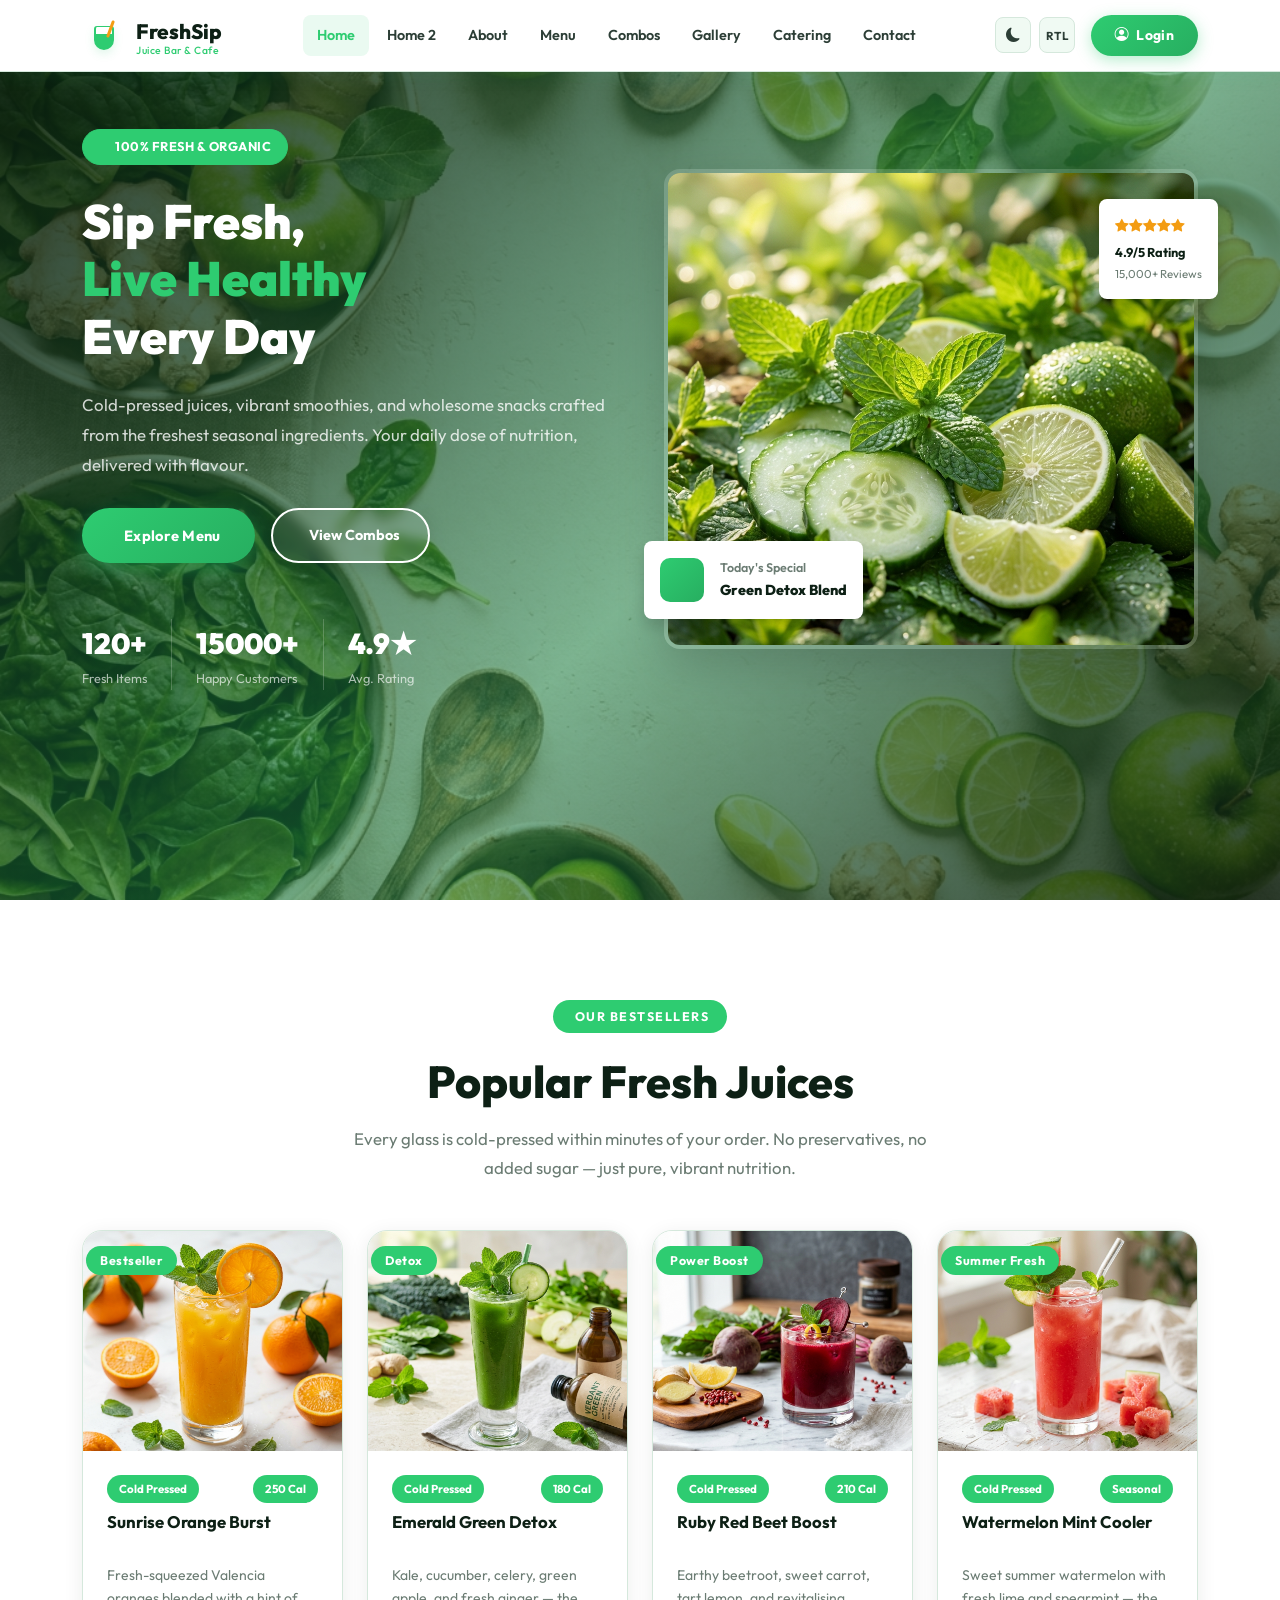
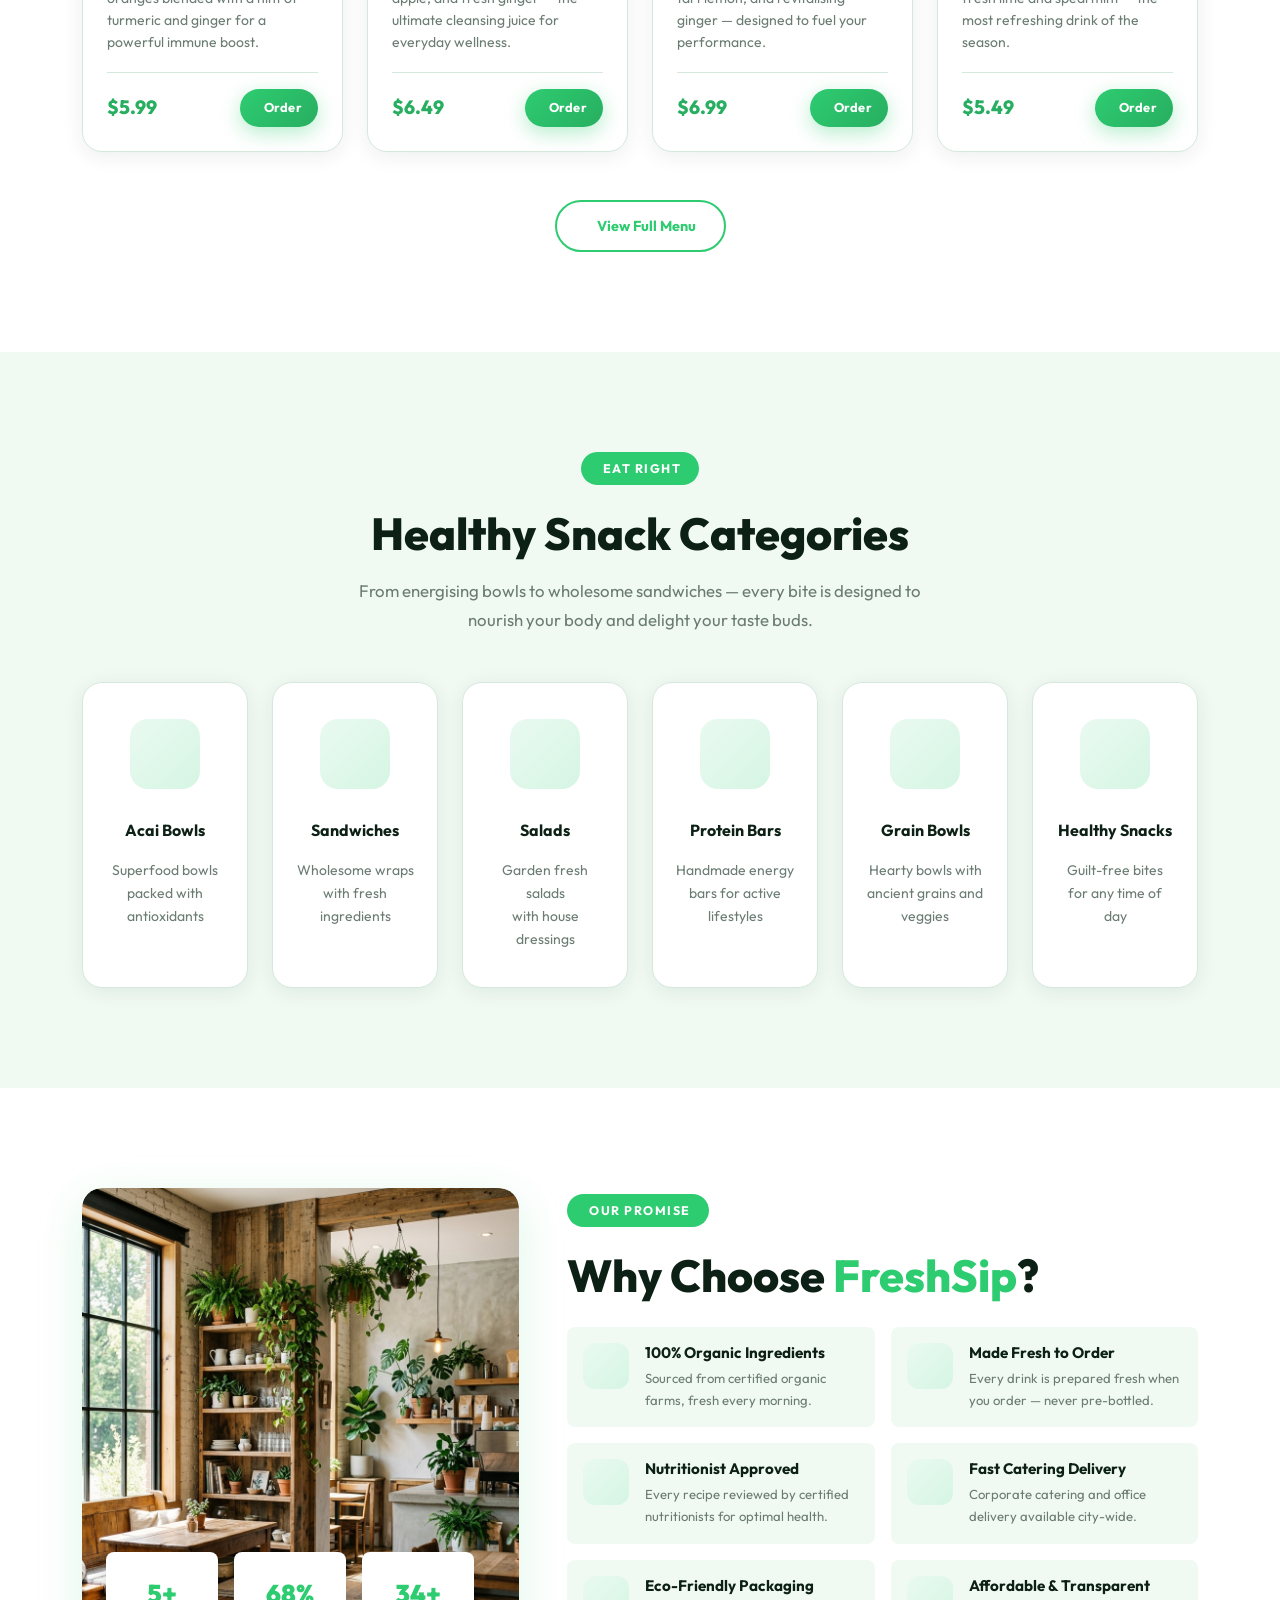
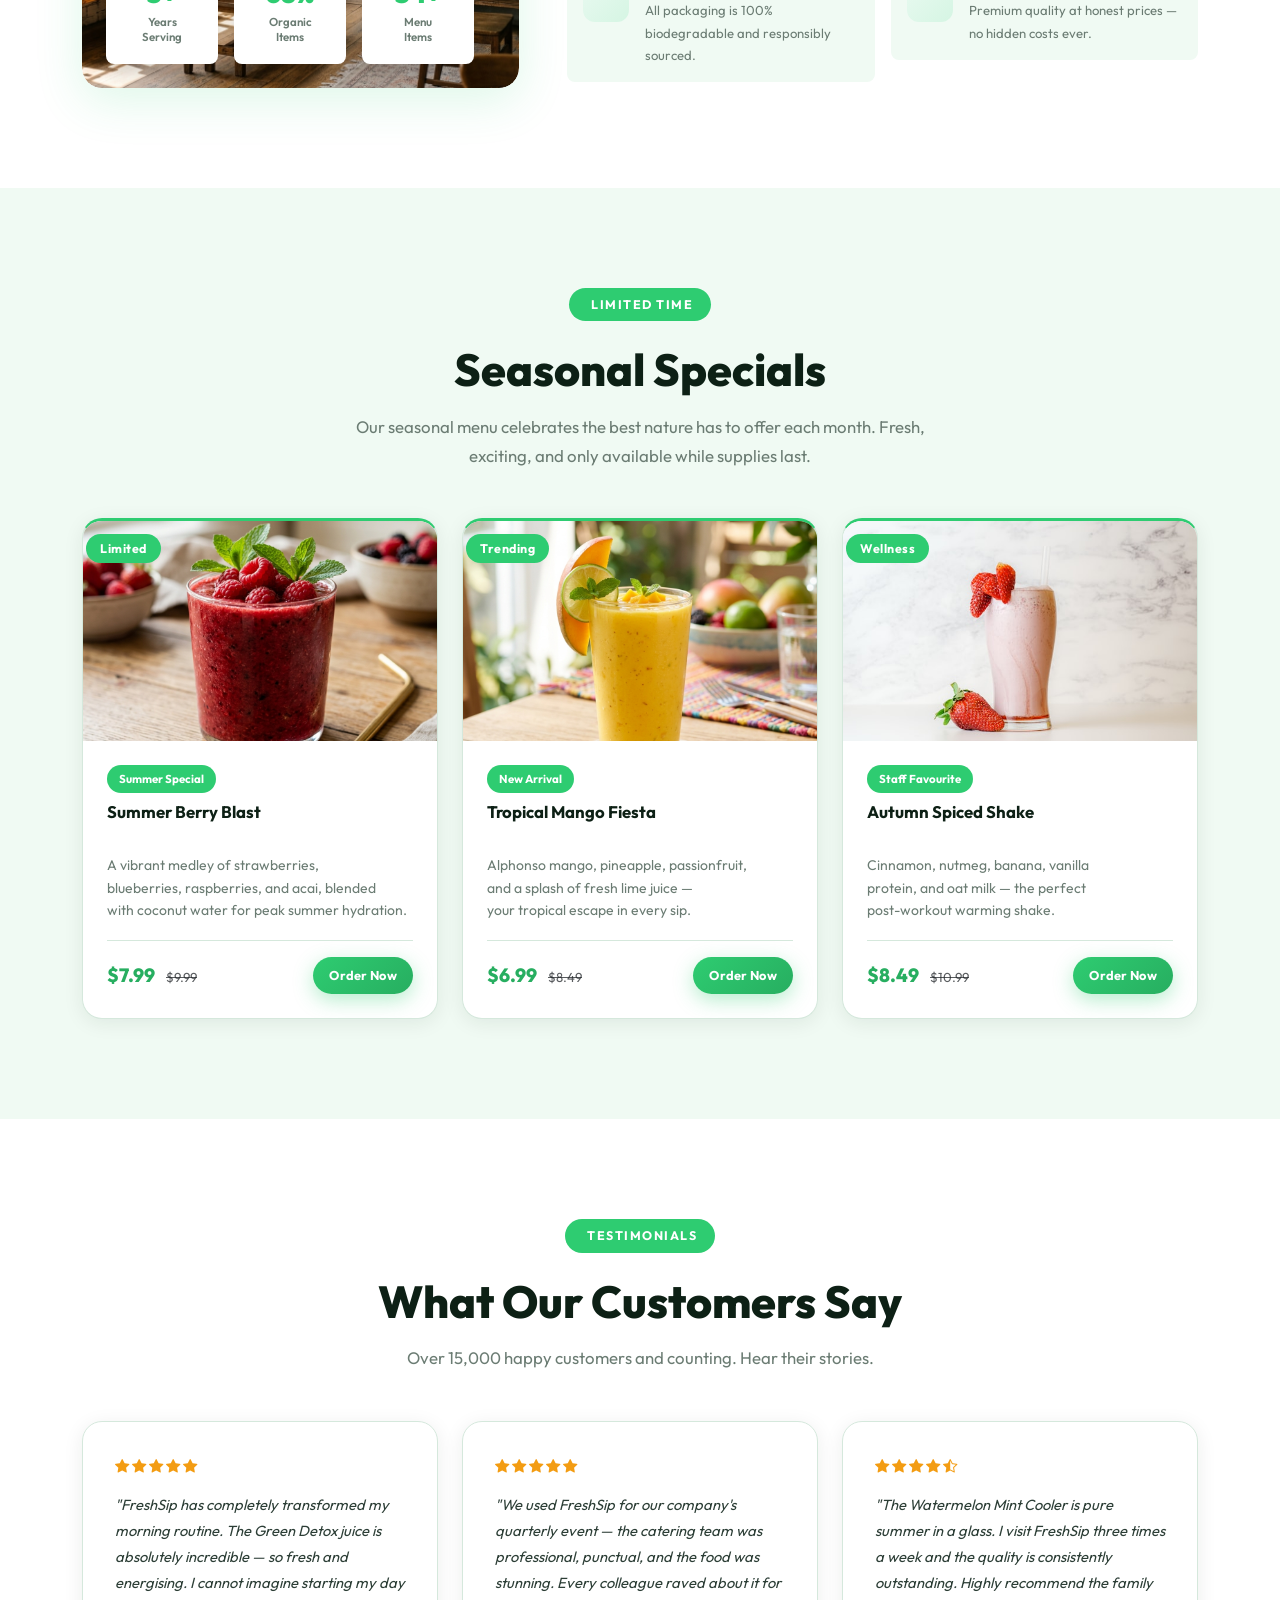
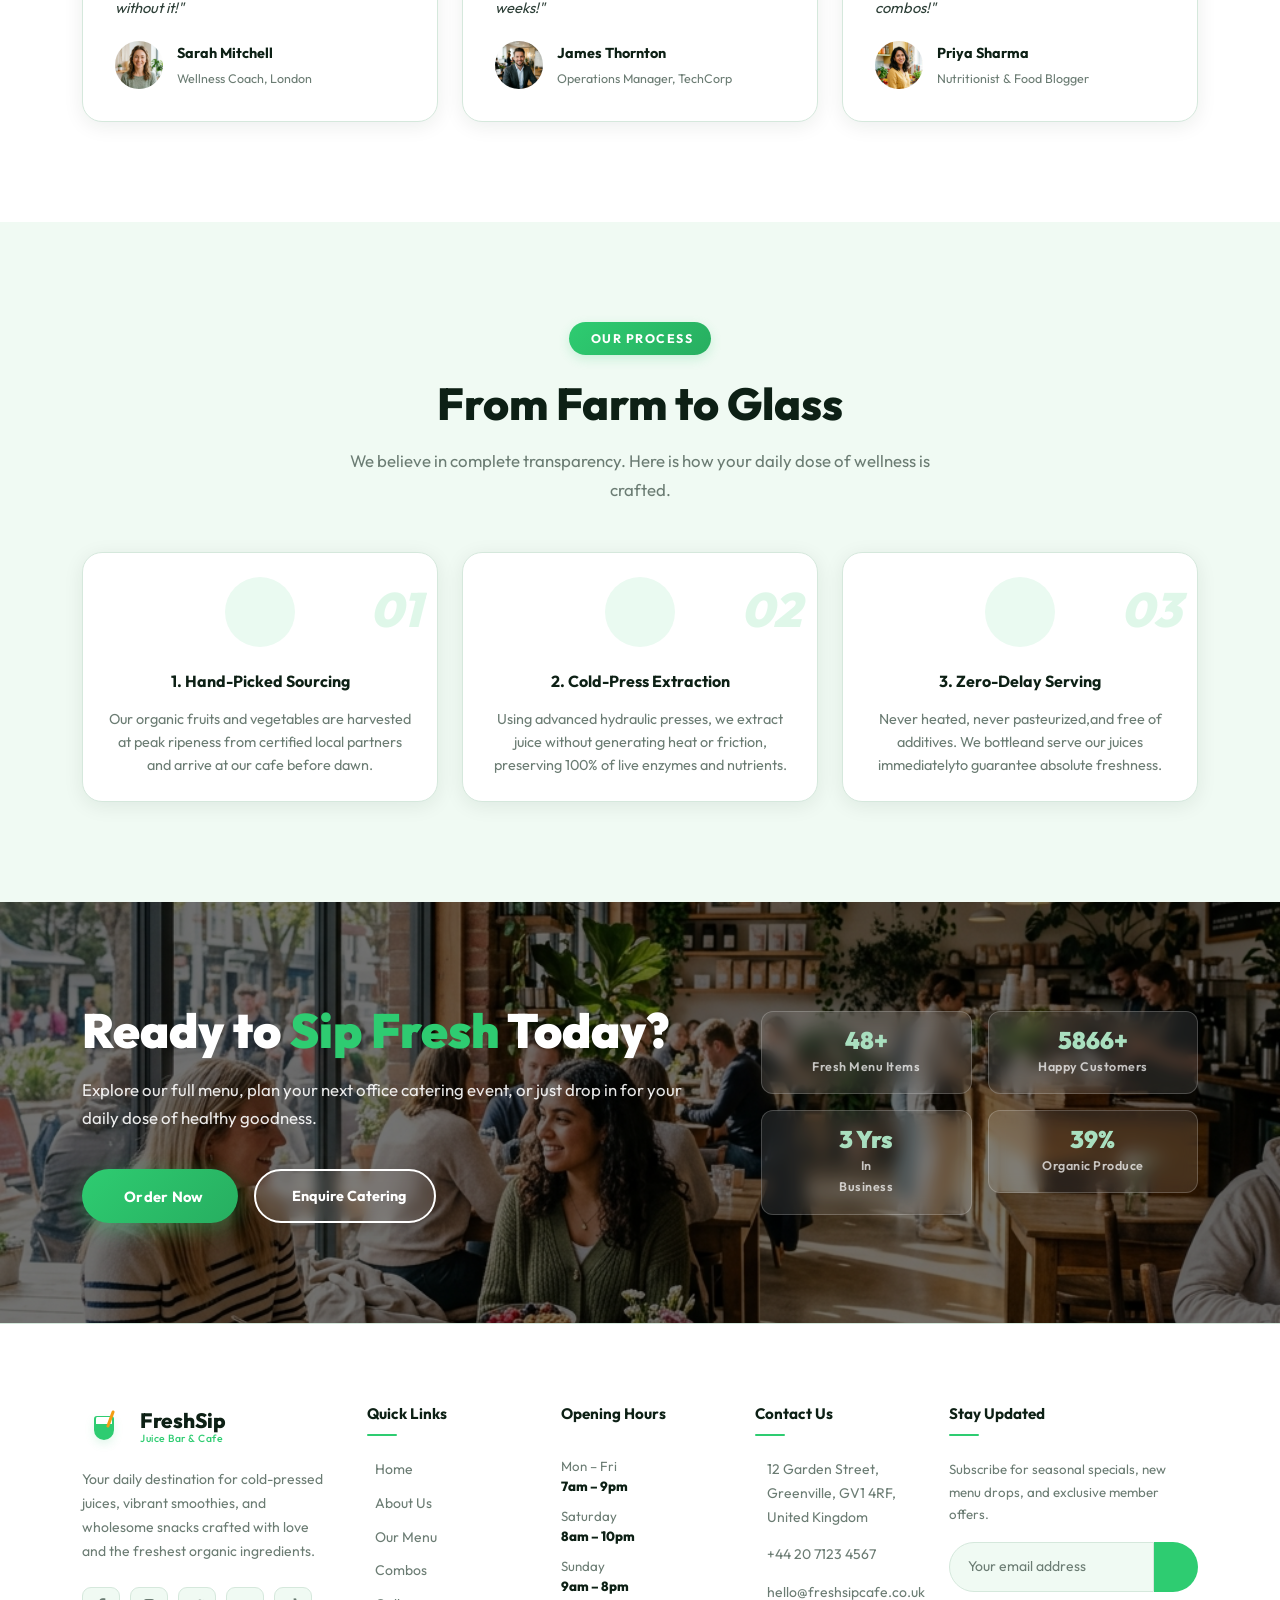
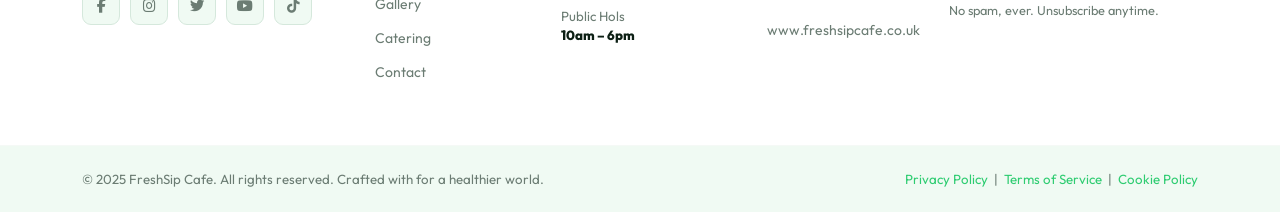
==== commit ee61cc58: "bug fixed" ====
--- a/index.html
+++ b/index.html
@@ -488,7 +488,7 @@
         <div class="col-md-6 col-lg-4 card-col" data-aos="fade-up" data-aos-delay="0">
           <div class="card-uniform" style="border-top:3px solid var(--primary);">
             <div class="card-img-wrap">
-              <img src="images/smoothies/berry-smoothie.png" alt="Summer Berry Blast Smoothie" />
+              <img src="images/smoothies/seasonal-berry.png" alt="Summer Berry Blast Smoothie" />
               <span class="img-badge">Limited</span>
             </div>
             <div class="card-body-custom">
@@ -514,7 +514,7 @@
         <div class="col-md-6 col-lg-4 card-col" data-aos="fade-up" data-aos-delay="120">
           <div class="card-uniform" style="border-top:3px solid var(--primary);">
             <div class="card-img-wrap">
-              <img src="images/smoothies/mango-smoothie.png" alt="Tropical Mango Fiesta" />
+              <img src="images/smoothies/seasonal-mango.png" alt="Tropical Mango Fiesta" />
               <span class="img-badge">Trending</span>
             </div>
             <div class="card-body-custom">
@@ -540,7 +540,7 @@
         <div class="col-md-6 col-lg-4 card-col" data-aos="fade-up" data-aos-delay="240">
           <div class="card-uniform" style="border-top:3px solid var(--primary);">
             <div class="card-img-wrap">
-              <img src="images/smoothies/protein-shake.png" alt="Winter Wellness Shake" />
+              <img src="images/smoothies/seasonal-autumn.png" alt="Winter Wellness Shake" />
               <span class="img-badge">Wellness</span>
             </div>
             <div class="card-body-custom">
--- a/css/style.css
+++ b/css/style.css
@@ -1116,7 +1116,9 @@
 }
 
 .kofi-copy-ipad,
-.kofi-copy-desktop {
+.kofi-copy-desktop,
+.kofi-copy-ipadpro,
+.tom-copy-ipad {
   display: none;
 }
 
@@ -3358,8 +3360,7 @@
 
   .kofi-review-text {
     min-height: 5.25em;
-    line-height: 1.55 !important;
-    letter-spacing: 0;
+    line-height: 1.75 !important;
   }
 
   .kofi-review-text .tablet-line {
@@ -3876,8 +3877,8 @@
   }
 
   .reviews-grid .kofi-review-text {
-    line-height: 1.55 !important;
-    min-height: 5.25em;
+    line-height: 1.75 !important;
+    min-height: 7em;
   }
 
   .kofi-review-text .desktop-line {
@@ -3891,26 +3892,61 @@
   }
 }
 
-/* ---- TABLET ONLY REVIEW ALIGNMENT OVERRIDES ---- */
-@media (min-width: 768px) and (max-width: 1199.98px) {
+/* ---- TABLET ONLY REVIEW ALIGNMENT OVERRIDES (768px - 991.98px) ---- */
+@media (min-width: 768px) and (max-width: 991.98px) {
   .reviews-grid .kofi-copy-default,
-  .reviews-grid .kofi-copy-desktop {
+  .reviews-grid .kofi-copy-desktop,
+  .reviews-grid .kofi-copy-ipadpro,
+  .reviews-grid .tom-copy-default {
     display: none !important;
   }
 
-  .reviews-grid .kofi-copy-ipad {
+  .reviews-grid .kofi-copy-ipad,
+  .reviews-grid .tom-copy-ipad {
     display: block !important;
     max-width: 100%;
   }
 
-  .reviews-grid .kofi-copy-ipad .kofi-line {
+  .reviews-grid .kofi-copy-ipad .kofi-line,
+  .reviews-grid .tom-copy-ipad .kofi-line {
     display: block !important;
     white-space: nowrap !important;
   }
 
+  .reviews-grid .kofi-review-text,
+  .reviews-grid .tom-review-text {
+    line-height: 1.75 !important;
+    max-width: 100%;
+    min-height: 8.75em;
+  }
+}
+
+/* ---- IPAD PRO ONLY REVIEW ALIGNMENT OVERRIDES (992px - 1199.98px) ---- */
+@media (min-width: 992px) and (max-width: 1199.98px) {
+  .reviews-grid .kofi-copy-default,
+  .reviews-grid .kofi-copy-desktop,
+  .reviews-grid .kofi-copy-ipad {
+    display: none !important;
+  }
+
+  .reviews-grid .kofi-copy-ipadpro {
+    display: block !important;
+    max-width: 100%;
+  }
+
+  .reviews-grid .kofi-copy-ipadpro .kofi-line {
+    display: block !important;
+    white-space: nowrap !important;
+  }
+
   .reviews-grid .kofi-review-text {
-    line-height: 1.55 !important;
+    line-height: 1.75 !important;
     max-width: 100%;
+    min-height: 5.25em !important;
+  }
+
+  .reviews-grid .review-card {
+    padding: 32px 18px !important;
   }
 }
 
@@ -3948,11 +3984,3 @@
     max-width: 50% !important;
   }
 }
-
-/* ---- SEASONAL SPECIALS SECTION BACKGROUND ---- */
-.seasonal-specials-section {
-  background-image: linear-gradient(rgba(249, 251, 249, 0.92), rgba(249, 251, 249, 0.92)), url('../images/cta/seasonal-bg.png') !important;
-  background-size: cover !important;
-  background-position: center !important;
-  background-repeat: no-repeat !important;
-}
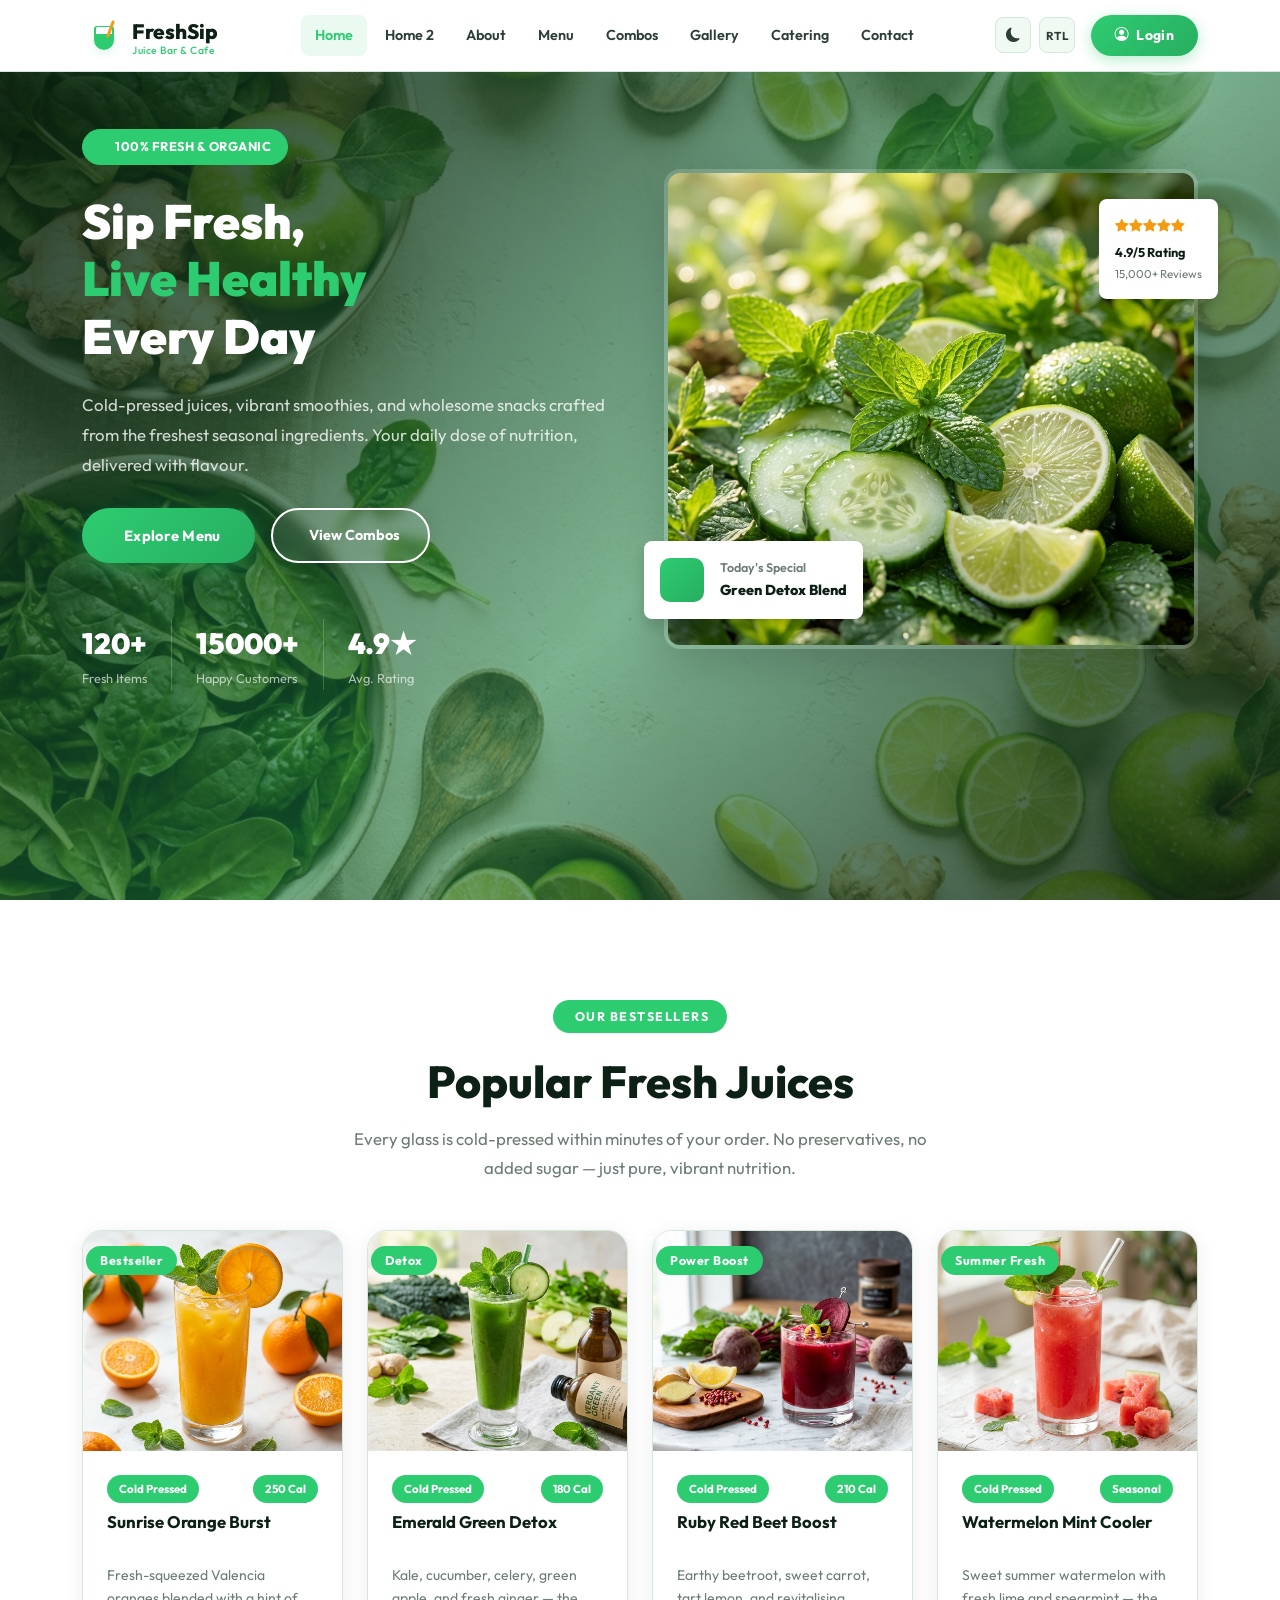
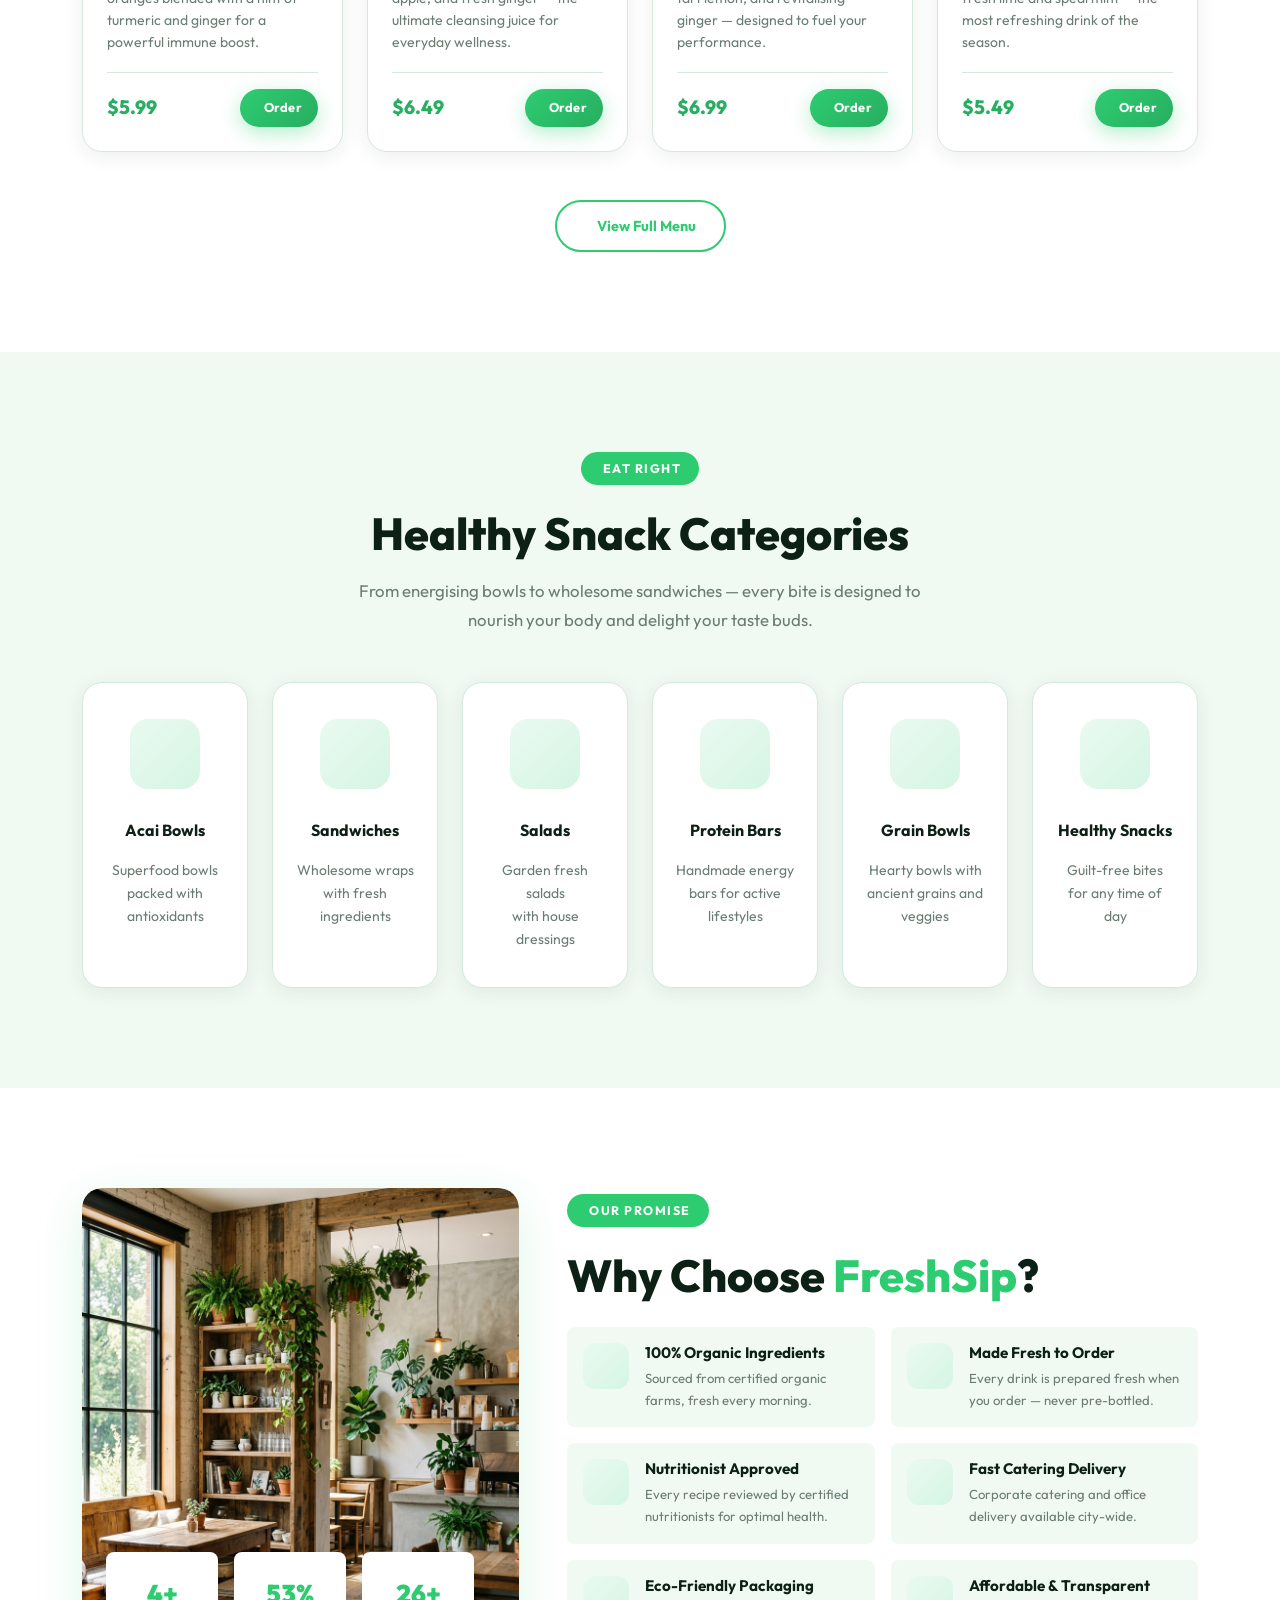
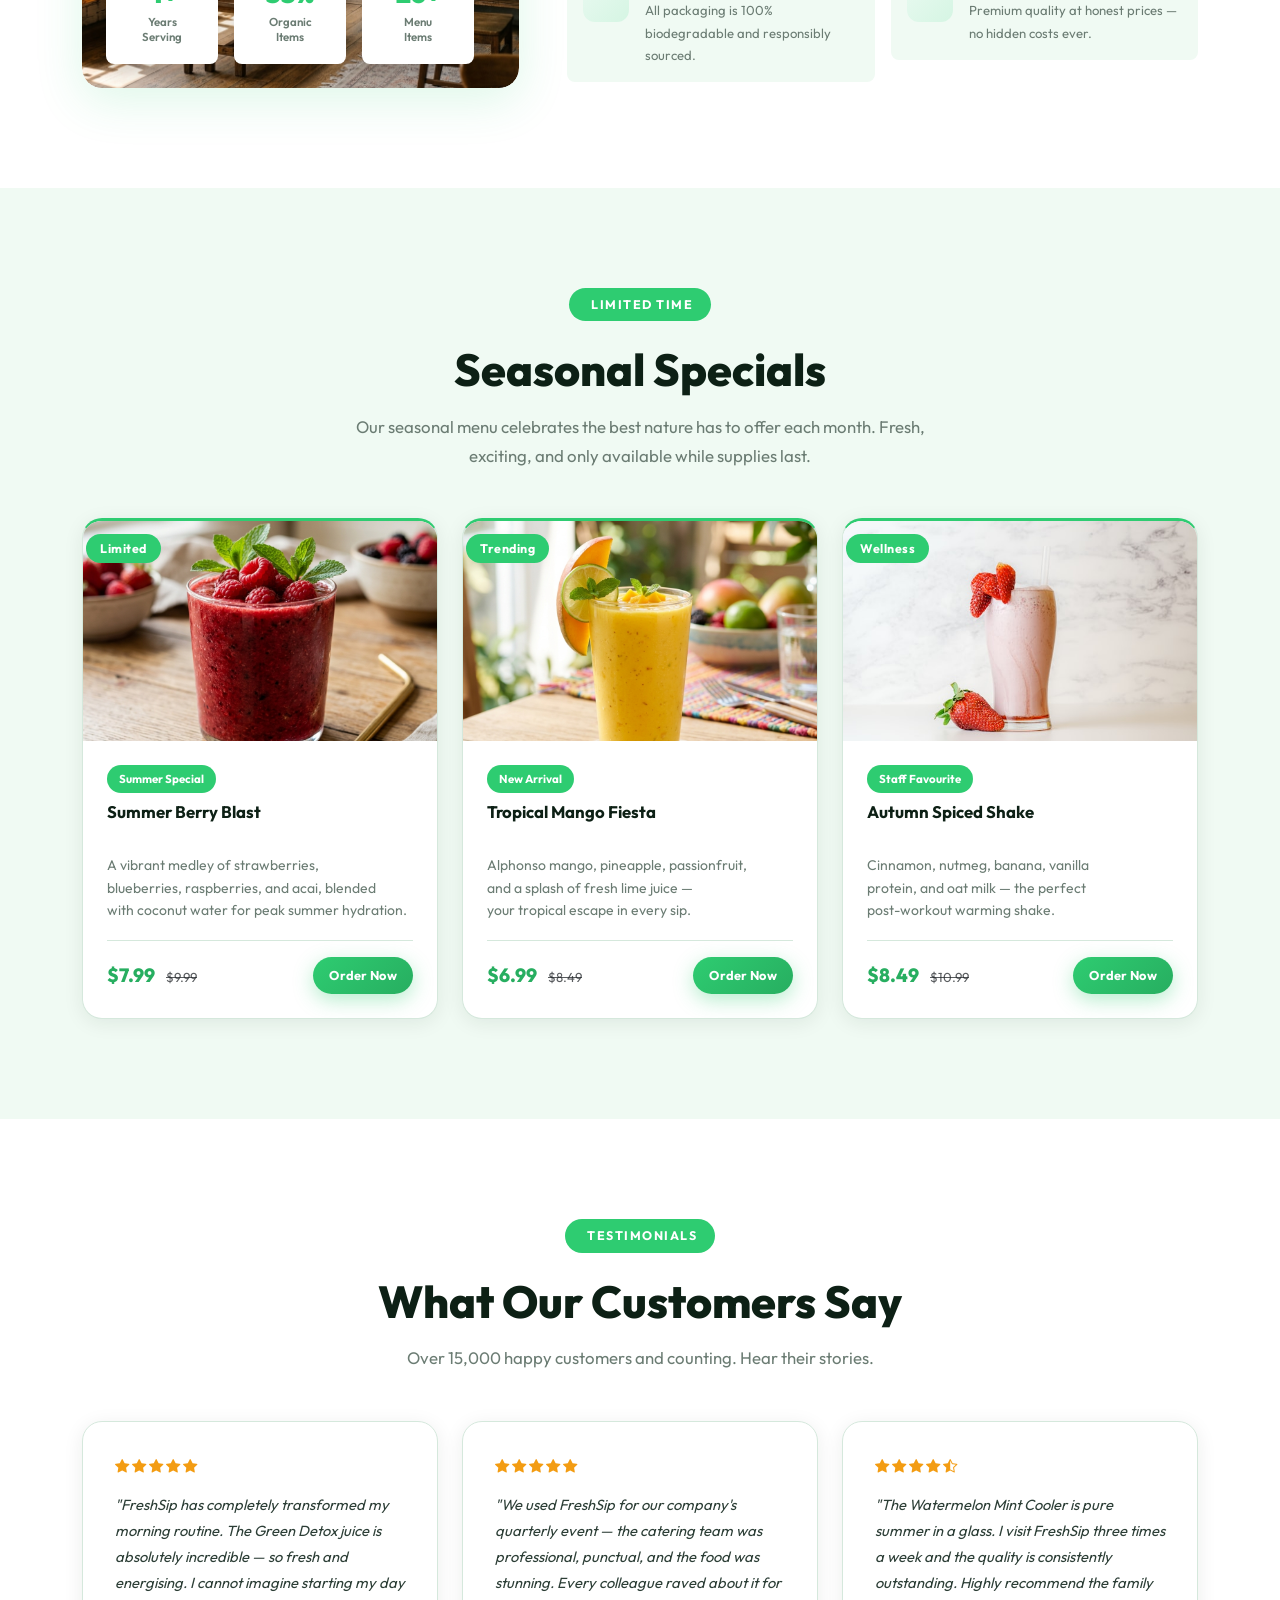
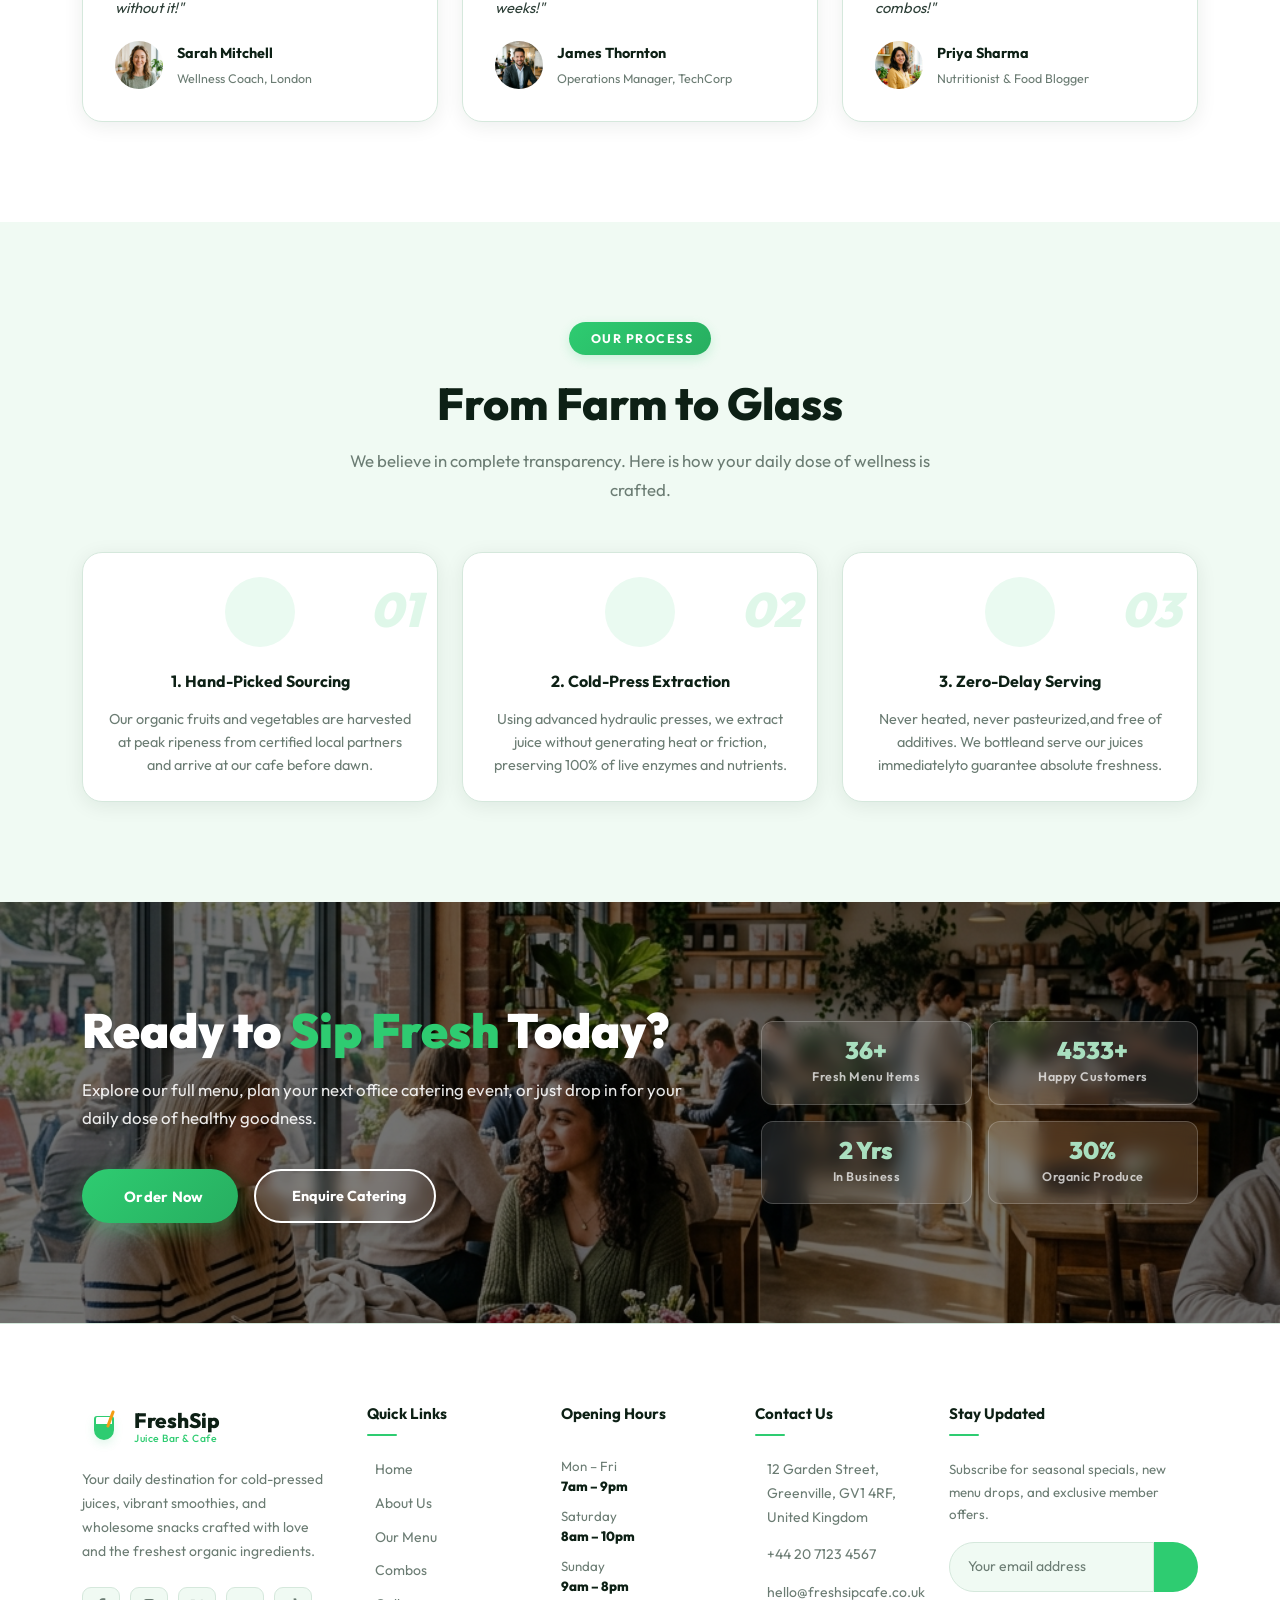
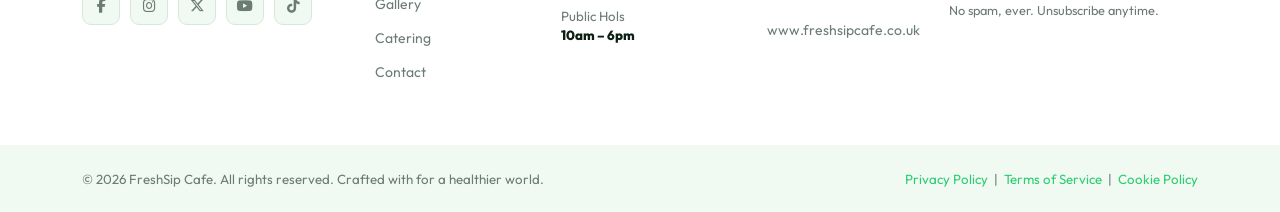
==== commit a6087057: "bug fixed" ====
--- a/index.html
+++ b/index.html
@@ -715,7 +715,7 @@
             <div class="col-6">
               <div class="cta-stat-item">
                 <div class="stat-number" data-counter="8" data-suffix=" Yrs">0</div>
-                <div class="stat-label">In<br />Business</div>
+                                <div class="stat-label">In <br class="mobile-only-break" />Business</div>
               </div>
             </div>
             <div class="col-6">
@@ -749,7 +749,7 @@
             <div class="footer-socials">
               <a href="#" class="footer-social-btn" aria-label="Facebook"><i class="fab fa-facebook-f"></i></a>
               <a href="#" class="footer-social-btn" aria-label="Instagram"><i class="fab fa-instagram"></i></a>
-              <a href="#" class="footer-social-btn" aria-label="Twitter"><i class="fab fa-twitter"></i></a>
+              <a href="#" class="footer-social-btn" aria-label="X"><i class="fab fa-x-twitter"></i></a>
               <a href="#" class="footer-social-btn" aria-label="YouTube"><i class="fab fa-youtube"></i></a>
               <a href="#" class="footer-social-btn" aria-label="TikTok"><i class="fab fa-tiktok"></i></a>
             </div>
@@ -813,7 +813,7 @@
       <div class="container">
         <div class="row align-items-center">
           <div class="col-md-6">
-            <p>&copy; 2025 FreshSip Cafe. All rights reserved. Crafted with <i class="ri-heart-fill"
+            <p>&copy; 2026 FreshSip Cafe. All rights reserved. Crafted with <i class="ri-heart-fill"
                 style="color:#2ECC71;"></i> for a healthier world.</p>
           </div>
           <div class="col-md-6 text-md-end mt-3 mt-md-0">
--- a/css/style.css
+++ b/css/style.css
@@ -223,7 +223,7 @@
 .navbar-brand {
   display: flex;
   align-items: center;
-  gap: 10px;
+  gap: 6px;
 }
 
 .navbar-brand .brand-logo {
@@ -732,6 +732,27 @@
 
 .card-uniform:hover .card-img-wrap img {
   transform: scale(1.06);
+}
+
+.ingredient-card-img {
+  width: calc(100% + 48px);
+  max-width: none;
+  height: 130px;
+  object-fit: cover;
+  border-radius: 16px 16px 0 0;
+  display: block;
+  margin: -24px -24px 18px;
+  background: rgba(35, 204, 121, 0.12);
+}
+
+.booster-card-img {
+  width: 56px;
+  height: 56px;
+  object-fit: cover;
+  border-radius: 50%;
+  display: block;
+  margin: 0 auto 16px;
+  background: var(--primary-pale);
 }
 
 .card-uniform .card-body-custom {
@@ -3729,7 +3750,7 @@
 .footer-brand-link {
   display: flex;
   align-items: center;
-  gap: 12px;
+  gap: 6px;
   margin-bottom: 20px;
   text-decoration: none !important;
 }
@@ -3855,13 +3876,20 @@
 .boosters-section p {
   min-height: 6.0em;
   display: flex;
+  flex-direction: column;
   align-items: center;
   justify-content: center;
   text-align: center;
 }
 
+.boosters-section .booster-line {
+  display: block;
+  white-space: nowrap;
+}
+
 /* ---- DESKTOP ONLY ALIGNMENT OVERRIDES ---- */
 @media (min-width: 1200px) {
+
   .reviews-grid .kofi-copy-default,
   .reviews-grid .kofi-copy-ipad {
     display: none !important;
@@ -3894,6 +3922,7 @@
 
 /* ---- TABLET ONLY REVIEW ALIGNMENT OVERRIDES (768px - 991.98px) ---- */
 @media (min-width: 768px) and (max-width: 991.98px) {
+
   .reviews-grid .kofi-copy-default,
   .reviews-grid .kofi-copy-desktop,
   .reviews-grid .kofi-copy-ipadpro,
@@ -3923,6 +3952,7 @@
 
 /* ---- IPAD PRO ONLY REVIEW ALIGNMENT OVERRIDES (992px - 1199.98px) ---- */
 @media (min-width: 992px) and (max-width: 1199.98px) {
+
   .reviews-grid .kofi-copy-default,
   .reviews-grid .kofi-copy-desktop,
   .reviews-grid .kofi-copy-ipad {
@@ -3959,6 +3989,7 @@
 
 /* ---- ORGANIC KALE & COMBO MEALS ALIGNMENT (1024px iPad Pro ONLY) ---- */
 @media (min-width: 992px) and (max-width: 1199.98px) {
+
   .kale-desc .kale-line-1-2,
   .kale-desc .kale-line-2 {
     display: block;
@@ -3979,7 +4010,7 @@
     max-width: 20% !important;
   }
 
-  .site-footer .row > [class*="col-"] {
+  .site-footer .row>[class*="col-"] {
     flex: 0 0 50% !important;
     max-width: 50% !important;
   }
